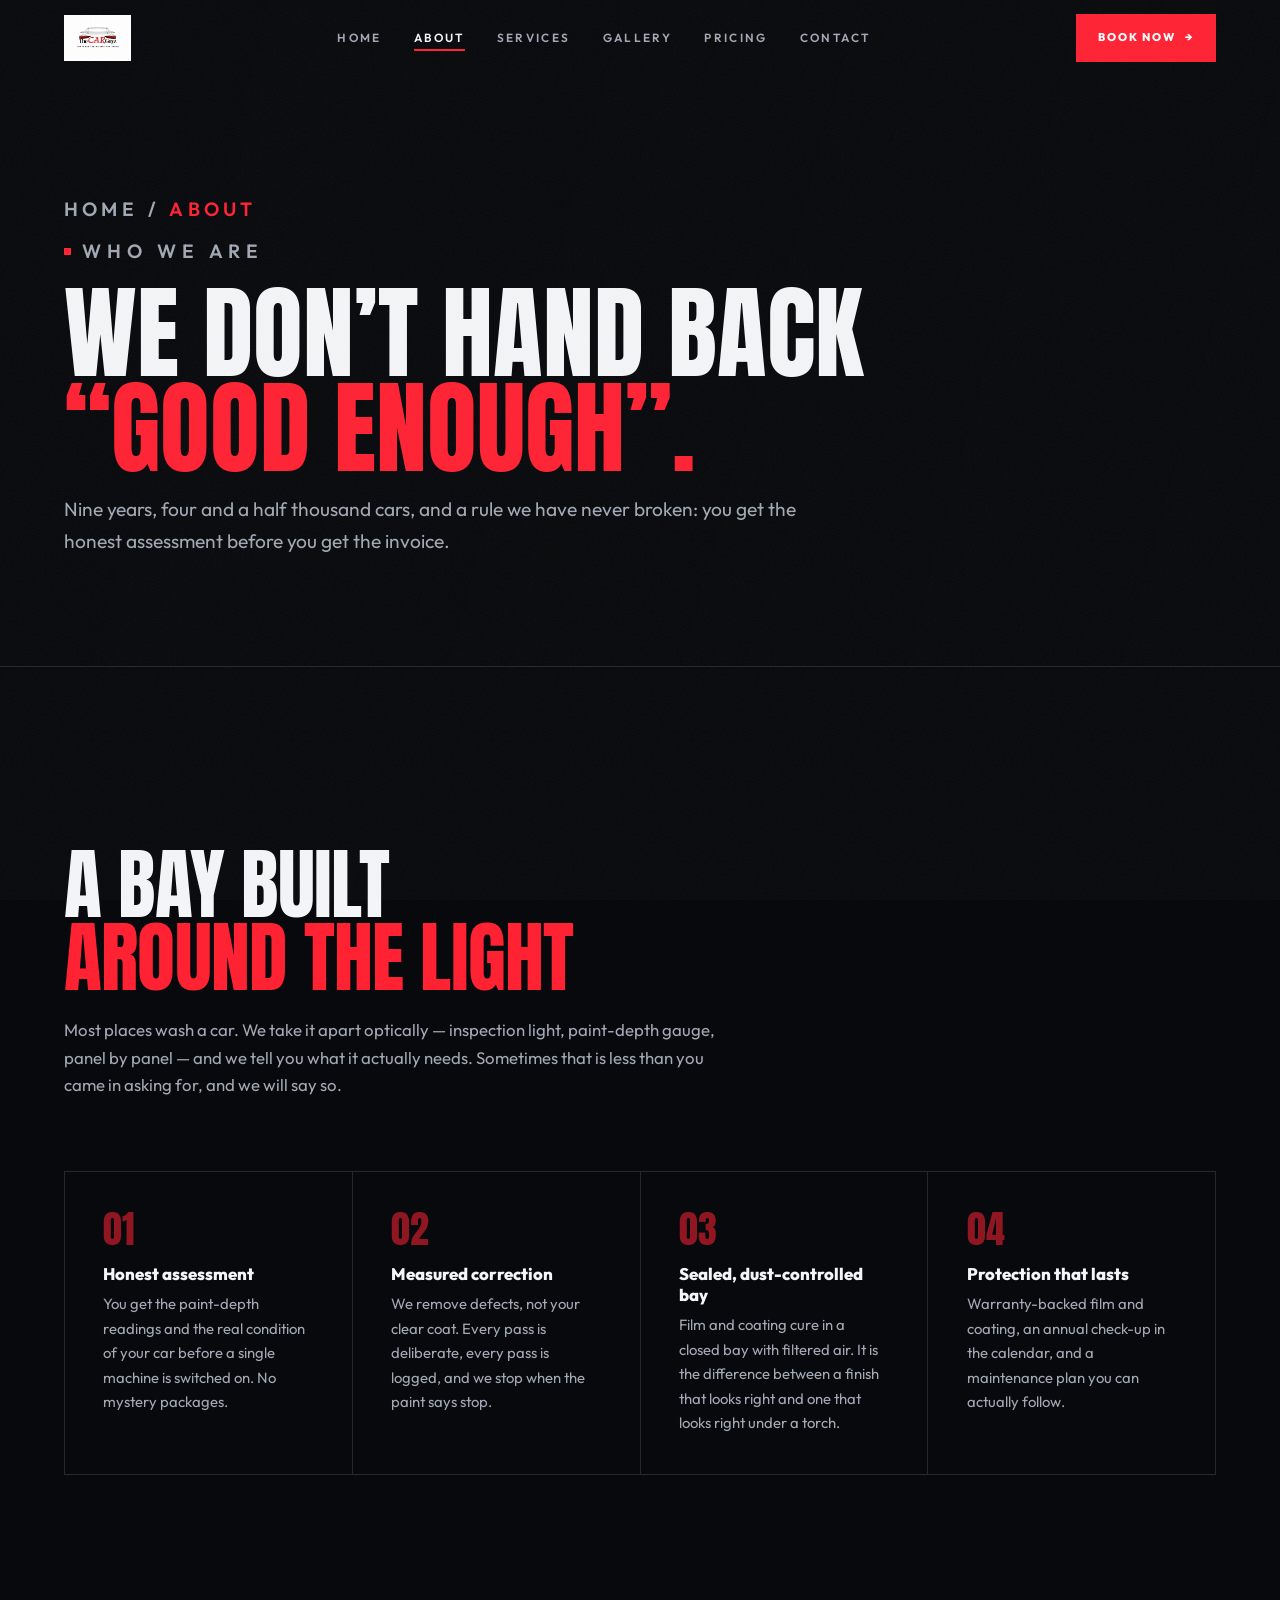
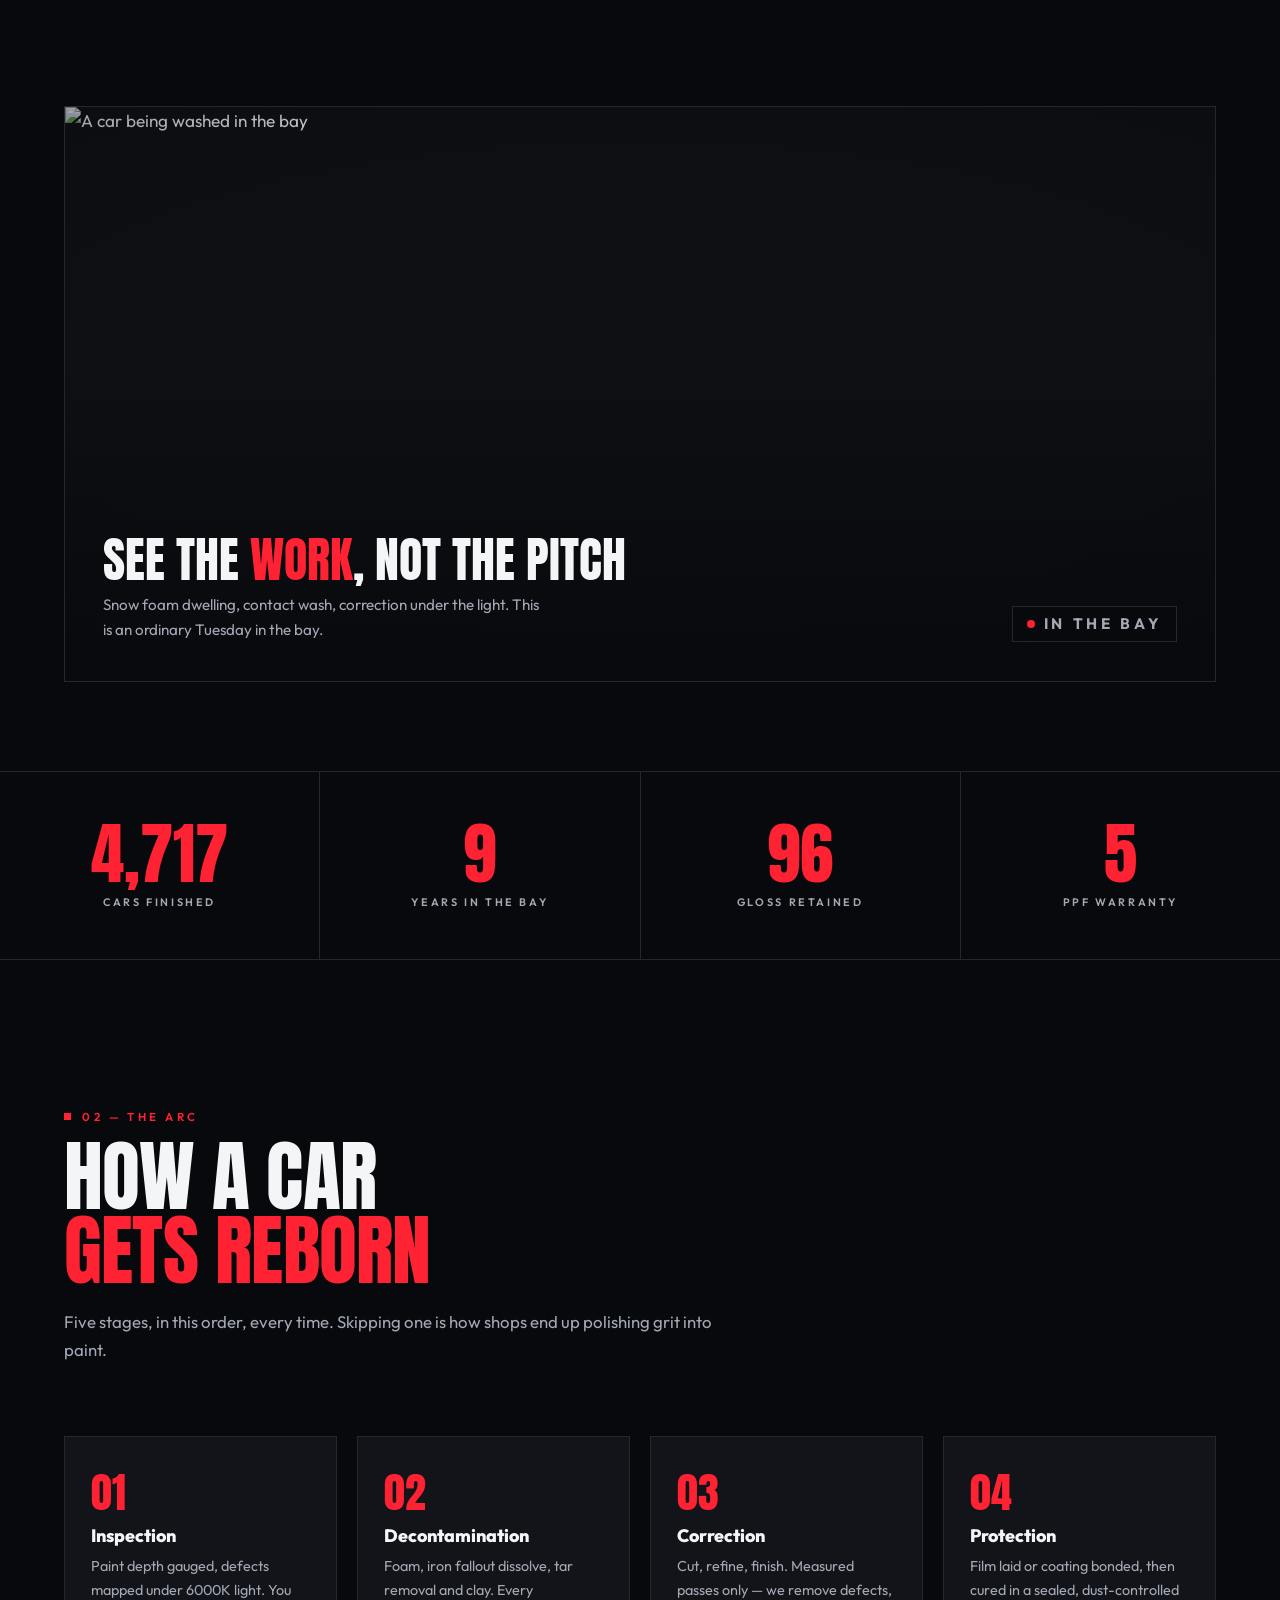
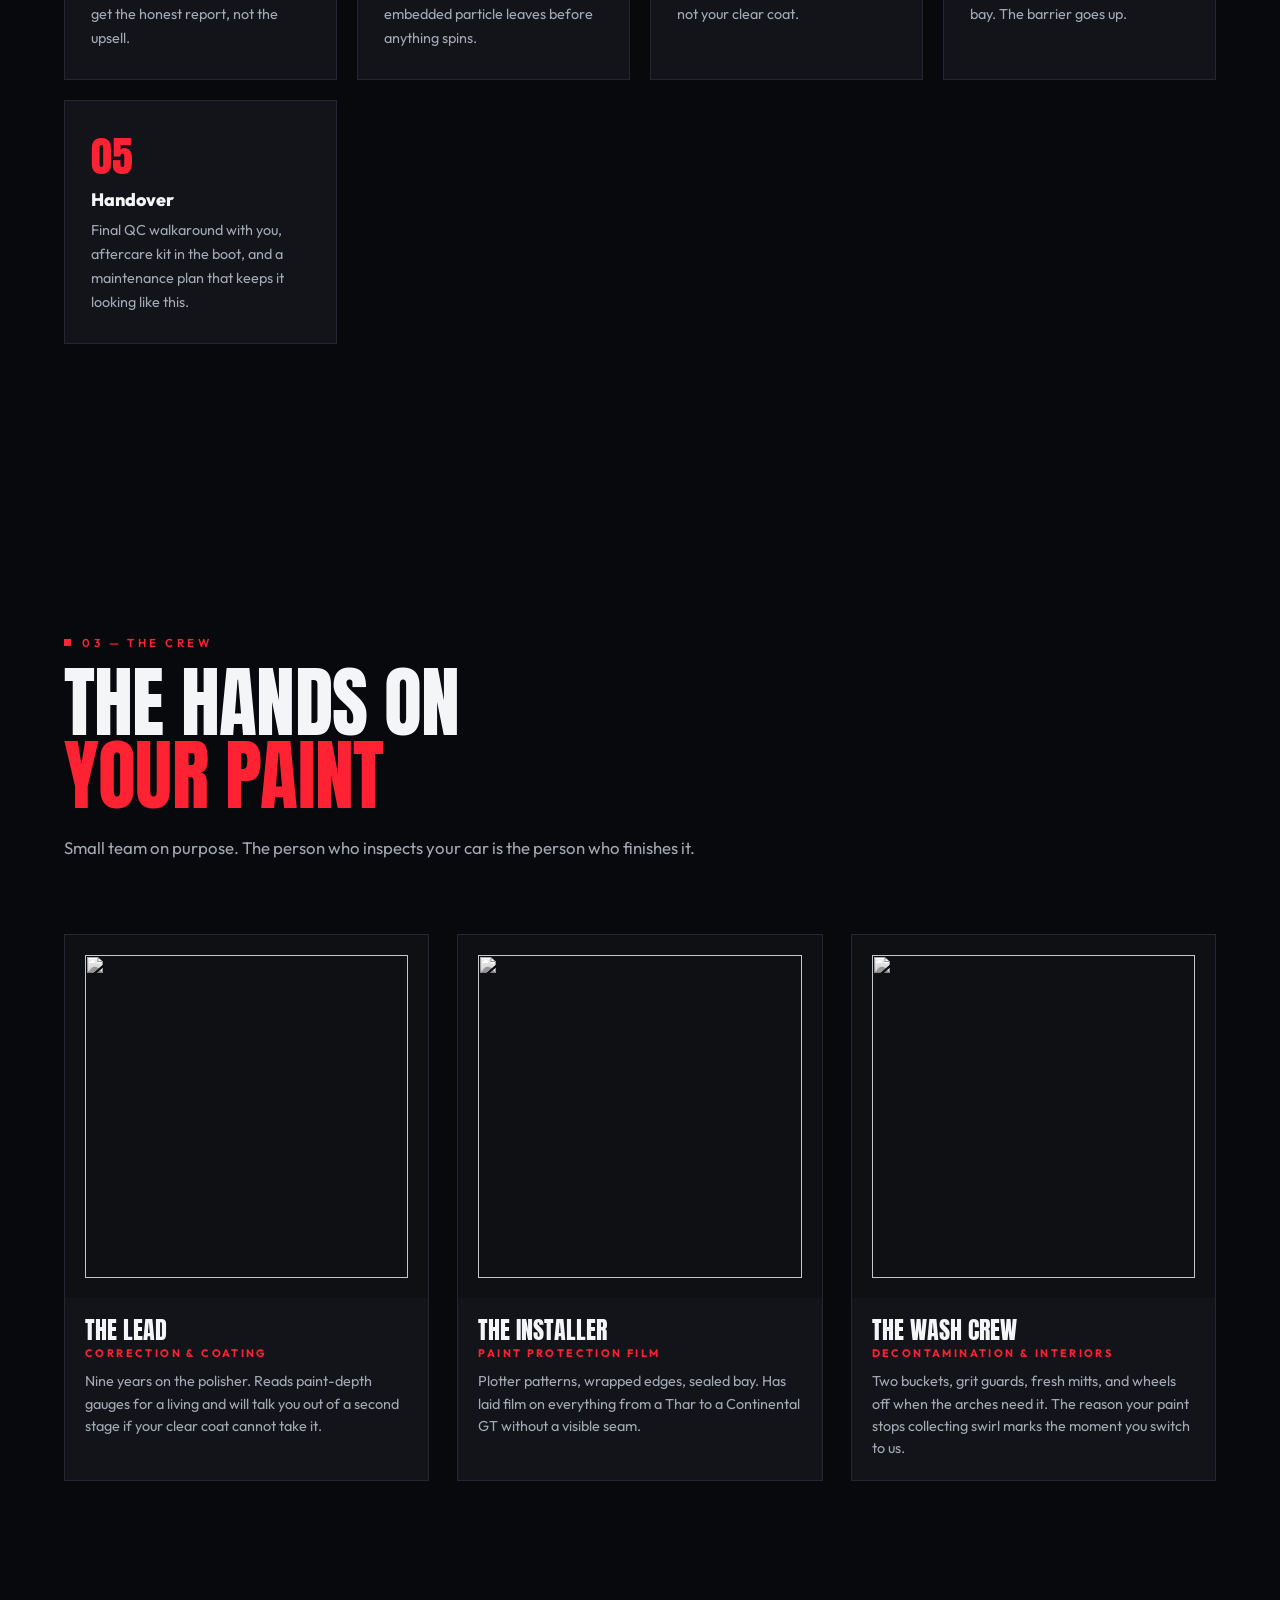
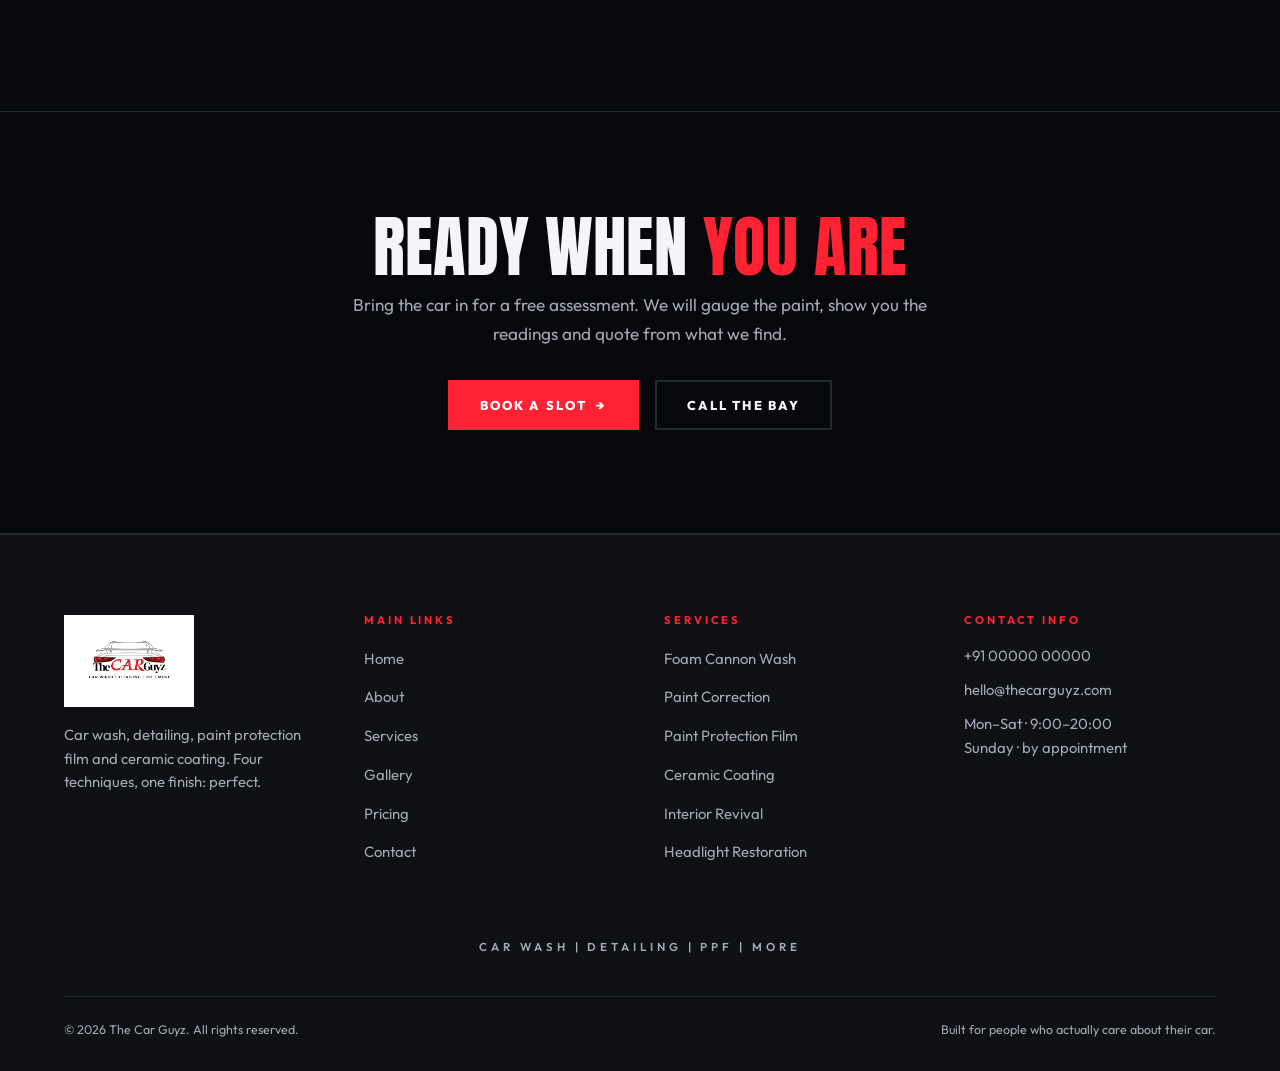
==== about.html @ 19601370 "Close the gallery's grid holes and drop the stock model from the photography Two fixes.  The gallery" ====
<!DOCTYPE html>
<html lang="en">
<head>
<meta charset="utf-8" />
<meta name="viewport" content="width=device-width, initial-scale=1" />
<title>About &mdash; The Car Guyz</title>
<meta name="description" content="Nine years in the bay. How The Car Guyz work, what we measure, and who does the work." />
<link rel="icon" href="assets/logo.jpg" />
<link rel="preconnect" href="https://fonts.googleapis.com" />
<link rel="preconnect" href="https://fonts.gstatic.com" crossorigin />
<link href="https://fonts.googleapis.com/css2?family=Anton&family=Outfit:wght@400;600;800;900&display=swap" rel="stylesheet" />
<link rel="stylesheet" href="styles.css" />
</head>
<body>

<div class="grain" aria-hidden="true"></div>

<!-- ================= NAV ================= -->
<header class="nav" id="nav">
  <a class="nav__brand" href="index.html"><img src="assets/logo.jpg" alt="The Car Guyz home" /></a>
  <nav class="nav__links" aria-label="Main">
    <a href="index.html">Home</a>
    <a href="about.html" aria-current="page">About</a>
    <a href="services.html">Services</a>
    <a href="gallery.html">Gallery</a>
    <a href="pricing.html">Pricing</a>
    <a href="contact.html">Contact</a>
  </nav>
  <a class="btn btn--sm nav__cta" href="contact.html">Book Now <span aria-hidden="true">&rarr;</span></a>
  <button class="burger" id="burger" aria-label="Open menu" aria-expanded="false" aria-controls="mobilemenu"><i></i><i></i><i></i></button>
</header>

<div class="mobilemenu" id="mobilemenu" hidden>
  <a href="index.html">Home</a>
  <a href="about.html" aria-current="page">About</a>
  <a href="services.html">Services</a>
  <a href="gallery.html">Gallery</a>
  <a href="pricing.html">Pricing</a>
  <a href="contact.html">Contact</a>
  <a href="contact.html" class="mobilemenu__cta">Book Now</a>
</div>

<!-- ================= PAGE BANNER ================= -->
<section class="phero" style="--shot:url('https://images.pexels.com/photos/6872178/pexels-photo-6872178.jpeg?auto=compress&cs=tinysrgb&w=1400')">
  <div class="phero__in">
    <p class="crumbs"><a href="index.html">Home</a> / <span>About</span></p>
    <p class="kicker" style="margin-top:1.4rem"><span class="dot" aria-hidden="true"></span>WHO WE ARE</p>
    <h1>WE DON&rsquo;T HAND BACK<br /><em>&ldquo;GOOD ENOUGH&rdquo;.</em></h1>
    <p>Nine years, four and a half thousand cars, and a rule we have never broken: you get the honest assessment before you get the invoice.</p>
  </div>
</section>

<main>

<section class="section">
  <header class="sec__head">
    <p class="kicker reveal"><span class="dot" aria-hidden="true"></span>01 &mdash; THE SHOP</p>
    <h2 class="sec__title reveal">A BAY BUILT<br /><em>AROUND THE LIGHT</em></h2>
    <p class="sec__lead reveal">Most places wash a car. We take it apart optically &mdash; inspection light, paint-depth gauge, panel by panel &mdash; and we tell you what it actually needs. Sometimes that is less than you came in asking for, and we will say so.</p>
  </header>

  <div class="why">
    <div class="why__cell reveal"><b>01</b><h3>Honest assessment</h3><p>You get the paint-depth readings and the real condition of your car before a single machine is switched on. No mystery packages.</p></div>
    <div class="why__cell reveal"><b>02</b><h3>Measured correction</h3><p>We remove defects, not your clear coat. Every pass is deliberate, every pass is logged, and we stop when the paint says stop.</p></div>
    <div class="why__cell reveal"><b>03</b><h3>Sealed, dust-controlled bay</h3><p>Film and coating cure in a closed bay with filtered air. It is the difference between a finish that looks right and one that looks right under a torch.</p></div>
    <div class="why__cell reveal"><b>04</b><h3>Protection that lasts</h3><p>Warranty-backed film and coating, an annual check-up in the calendar, and a maintenance plan you can actually follow.</p></div>
  </div>
</section>

<!-- ================= MEDIA BAND ================= -->
<section class="media">
  <div class="media__frame" data-video="assets/video/wash.mp4">
    <img src="https://images.pexels.com/photos/6872167/pexels-photo-6872167.jpeg?auto=compress&cs=tinysrgb&w=1400" alt="A car being washed in the bay" />
    <div class="media__cap">
      <div>
        <h3>SEE THE <em>WORK</em>, NOT THE PITCH</h3>
        <p>Snow foam dwelling, contact wash, correction under the light. This is an ordinary Tuesday in the bay.</p>
      </div>
      <p class="media__live"><i aria-hidden="true"></i>IN THE BAY</p>
    </div>
  </div>
</section>

<section class="stats" aria-label="Shop statistics">
  <p class="stat reveal"><b data-count="4800">0</b><span>CARS FINISHED</span></p>
  <p class="stat reveal"><b data-count="9">0</b><span>YEARS IN THE BAY</span></p>
  <p class="stat reveal"><b data-count="98" data-suffix="%">0</b><span>GLOSS RETAINED</span></p>
  <p class="stat reveal"><b data-count="5" data-suffix="YR">0</b><span>PPF WARRANTY</span></p>
</section>

<section class="section" id="process">
  <header class="sec__head">
    <p class="kicker reveal"><span class="dot" aria-hidden="true"></span>02 &mdash; THE ARC</p>
    <h2 class="sec__title reveal">HOW A CAR<br /><em>GETS REBORN</em></h2>
    <p class="sec__lead reveal">Five stages, in this order, every time. Skipping one is how shops end up polishing grit into paint.</p>
  </header>
  <ol class="panels">
    <li class="panel reveal"><span class="panel__num">01</span><h3>Inspection</h3><p>Paint depth gauged, defects mapped under 6000K light. You get the honest report, not the upsell.</p></li>
    <li class="panel reveal"><span class="panel__num">02</span><h3>Decontamination</h3><p>Foam, iron fallout dissolve, tar removal and clay. Every embedded particle leaves before anything spins.</p></li>
    <li class="panel reveal"><span class="panel__num">03</span><h3>Correction</h3><p>Cut, refine, finish. Measured passes only &mdash; we remove defects, not your clear coat.</p></li>
    <li class="panel reveal"><span class="panel__num">04</span><h3>Protection</h3><p>Film laid or coating bonded, then cured in a sealed, dust-controlled bay. The barrier goes up.</p></li>
    <li class="panel reveal"><span class="panel__num">05</span><h3>Handover</h3><p>Final QC walkaround with you, aftercare kit in the boot, and a maintenance plan that keeps it looking like this.</p></li>
  </ol>
</section>

<section class="section">
  <header class="sec__head">
    <p class="kicker reveal"><span class="dot" aria-hidden="true"></span>03 &mdash; THE CREW</p>
    <h2 class="sec__title reveal">THE HANDS ON<br /><em>YOUR PAINT</em></h2>
    <p class="sec__lead reveal">Small team on purpose. The person who inspects your car is the person who finishes it.</p>
  </header>

  <div class="team">
    <article class="team__card reveal">
      <div class="team__shot"><img src="https://images.pexels.com/photos/6872164/pexels-photo-6872164.jpeg?auto=compress&cs=tinysrgb&w=1400" alt="" loading="lazy" /></div>
      <div>
        <h3>The Lead</h3>
        <p>Correction &amp; coating</p>
        <span>Nine years on the polisher. Reads paint-depth gauges for a living and will talk you out of a second stage if your clear coat cannot take it.</span>
      </div>
    </article>
    <article class="team__card reveal">
      <div class="team__shot"><img src="https://images.pexels.com/photos/6872176/pexels-photo-6872176.jpeg?auto=compress&cs=tinysrgb&w=1400" alt="" loading="lazy" /></div>
      <div>
        <h3>The Installer</h3>
        <p>Paint protection film</p>
        <span>Plotter patterns, wrapped edges, sealed bay. Has laid film on everything from a Thar to a Continental GT without a visible seam.</span>
      </div>
    </article>
    <article class="team__card reveal">
      <div class="team__shot"><img src="https://images.pexels.com/photos/3806249/pexels-photo-3806249.jpeg?auto=compress&cs=tinysrgb&w=1400" alt="" loading="lazy" /></div>
      <div>
        <h3>The Wash Crew</h3>
        <p>Decontamination &amp; interiors</p>
        <span>Two buckets, grit guards, fresh mitts, and wheels off when the arches need it. The reason your paint stops collecting swirl marks the moment you switch to us.</span>
      </div>
    </article>
  </div>
</section>

</main>

<!-- ================= CTA STRIP ================= -->
<section class="strip" style="--shot:url('https://images.pexels.com/photos/6872155/pexels-photo-6872155.jpeg?auto=compress&cs=tinysrgb&w=1400')">
  <h2>READY WHEN <em>YOU ARE</em></h2>
  <p>Bring the car in for a free assessment. We will gauge the paint, show you the readings and quote from what we find.</p>
  <div class="strip__cta">
    <a class="btn" href="contact.html">Book a Slot <span aria-hidden="true">&rarr;</span></a>
    <a class="btn btn--ghost" href="tel:+910000000000">Call the Bay</a>
  </div>
</section>

<!-- ================= FOOTER ================= -->
<footer class="foot">
  <div class="foot__cols">
    <div class="foot__col">
      <img class="foot__logo" src="assets/logo.jpg" alt="The Car Guyz" style="margin-bottom:1rem" />
      <p>Car wash, detailing, paint protection film and ceramic coating. Four techniques, one finish: perfect.</p>
    </div>
    <div class="foot__col">
      <h4>Main Links</h4>
      <ul>
        <li><a href="index.html">Home</a></li>
        <li><a href="about.html">About</a></li>
        <li><a href="services.html">Services</a></li>
        <li><a href="gallery.html">Gallery</a></li>
        <li><a href="pricing.html">Pricing</a></li>
        <li><a href="contact.html">Contact</a></li>
      </ul>
    </div>
    <div class="foot__col">
      <h4>Services</h4>
      <ul>
        <li><a href="services.html#wash">Foam Cannon Wash</a></li>
        <li><a href="services.html#correction">Paint Correction</a></li>
        <li><a href="services.html#ppf">Paint Protection Film</a></li>
        <li><a href="services.html#ceramic">Ceramic Coating</a></li>
        <li><a href="services.html#interior">Interior Revival</a></li>
        <li><a href="services.html#headlights">Headlight Restoration</a></li>
      </ul>
    </div>
    <div class="foot__col">
      <h4>Contact Info</h4>
      <p><a href="tel:+910000000000">+91 00000 00000</a></p>
      <p><a href="mailto:hello@thecarguyz.com">hello@thecarguyz.com</a></p>
      <p>Mon&ndash;Sat &middot; 9:00&ndash;20:00<br />Sunday &middot; by appointment</p>
    </div>
  </div>
  <p class="foot__tag">CAR WASH | DETAILING | PPF | MORE</p>
  <p class="foot__bottom">
    <span>&copy; <span id="yr"></span> The Car Guyz. All rights reserved.</span>
    <span>Built for people who actually care about their car.</span>
  </p>
</footer>

<script src="main.js"></script>
</body>
</html>
---- styles.css ----
/* ============================================================
   THE CAR GUYZ — design tokens
   Pattern: Hero-Centric · Style: Brutalism (dark)
   Generated via ui-ux-pro-max → design-system/the-car-guyz/MASTER.md
   ============================================================ */
:root{
  --bg:#08090c;
  --bg-2:#0e1014;
  --surface:#12141a;
  --fg:#f4f5f7;
  --muted:#a2a8b4;          /* 7.1:1 on --bg */
  --line:#24272f;
  --accent:#ff2233;         /* logo red, brightened for dark */
  --accent-deep:#dc2626;
  --on-accent:#ffffff;

  --display:'Anton',Impact,sans-serif;
  --body:'Outfit',system-ui,-apple-system,'Segoe UI',sans-serif;

  --gut:clamp(1.25rem,5vw,5rem);
  --maxw:1320px;
  --t:200ms cubic-bezier(.2,.7,.3,1);
}

*,*::before,*::after{box-sizing:border-box}
html{scroll-behavior:smooth;-webkit-text-size-adjust:100%}
body{
  margin:0;background:var(--bg);color:var(--fg);
  font:400 clamp(1rem,.96rem + .2vw,1.075rem)/1.65 var(--body);
  overflow-x:hidden;
}
img{max-width:100%;display:block}
a{color:inherit}
:focus-visible{outline:3px solid var(--accent);outline-offset:3px}
::selection{background:var(--accent);color:#fff}

/* grain + vignette overlay */
.grain{
  position:fixed;inset:0;z-index:9998;pointer-events:none;opacity:.05;
  background-image:url("data:image/svg+xml,%3Csvg xmlns='http://www.w3.org/2000/svg' width='200' height='200'%3E%3Cfilter id='n'%3E%3CfeTurbulence type='fractalNoise' baseFrequency='.85' numOctaves='3'/%3E%3C/filter%3E%3Crect width='200' height='200' filter='url(%23n)'/%3E%3C/svg%3E");
}

/* ===================== LOADER ===================== */
.loader{
  position:fixed;inset:0;z-index:9999;background:var(--bg);
  display:grid;place-content:center;justify-items:center;gap:2rem;
  transition:opacity .6s ease,visibility .6s;
}
.loader.is-done{opacity:0;visibility:hidden}
/* The supplied logo is drawn for white paper -- black wordmark, black car
   outlines -- so assets/logo-mark.png is a dark-mode build of it: the ink
   inverted to white, the reds kept, the paper knocked out to transparent. */
.loader__logo{
  display:block;width:min(74vw,480px);height:auto;
  filter:drop-shadow(0 0 46px rgba(255,45,63,.34));
  animation:loaderPulse 2.6s ease-in-out infinite alternate;
}
@keyframes loaderPulse{
  from{opacity:.86;transform:scale(.985)}
  to  {opacity:1;transform:scale(1.015)}
}
@media (prefers-reduced-motion:reduce){.loader__logo{animation:none}}
.loader__bar{width:min(46vw,300px);height:3px;background:var(--line);overflow:hidden}
.loader__bar span{display:block;height:100%;width:0;background:var(--accent)}
.loader__txt{font:600 .7rem/1 var(--body);letter-spacing:.42em;color:var(--muted)}

/* ===================== NAV ===================== */
.nav{
  position:fixed;top:0;left:0;right:0;z-index:900;
  display:flex;align-items:center;gap:1.5rem;
  padding:.85rem var(--gut);
  border-bottom:1px solid transparent;
  transition:background var(--t),border-color var(--t),padding var(--t);
}
.nav.is-stuck{background:rgba(8,9,12,.86);backdrop-filter:blur(14px);border-bottom-color:var(--line);padding-block:.55rem}
.nav__brand{flex:0 0 auto}
.nav__brand img{height:46px;width:auto;background:#fff;padding:3px 7px;transition:height var(--t)}
.nav.is-stuck .nav__brand img{height:38px}
.nav__links{display:flex;gap:2rem;margin-inline:auto}
.nav__links a{
  position:relative;text-decoration:none;font:600 .74rem/1 var(--body);
  letter-spacing:.2em;text-transform:uppercase;color:var(--muted);
  padding:.65rem 0;transition:color var(--t);
}
.nav__links a::after{
  content:'';position:absolute;left:0;bottom:.2rem;height:2px;width:0;
  background:var(--accent);transition:width var(--t);
}
.nav__links a:hover,.nav__links a:focus-visible{color:var(--fg)}
.nav__links a:hover::after,.nav__links a:focus-visible::after{width:100%}

.burger{
  display:none;width:46px;height:46px;background:none;border:1px solid var(--line);
  cursor:pointer;padding:0;place-content:center;gap:5px;
}
.burger i{display:block;width:20px;height:2px;background:var(--fg);transition:transform var(--t),opacity var(--t)}
.burger[aria-expanded="true"] i:nth-child(1){transform:translateY(7px) rotate(45deg)}
.burger[aria-expanded="true"] i:nth-child(2){opacity:0}
.burger[aria-expanded="true"] i:nth-child(3){transform:translateY(-7px) rotate(-45deg)}

.mobilemenu{
  position:fixed;inset:0;z-index:890;background:var(--bg);
  display:grid;align-content:center;gap:.5rem;padding:var(--gut);
}
.mobilemenu[hidden]{display:none}
.mobilemenu a{
  text-decoration:none;font:400 clamp(2rem,9vw,3.2rem)/1.15 var(--display);
  text-transform:uppercase;border-bottom:1px solid var(--line);padding:.6rem 0;
}
.mobilemenu__cta{color:var(--accent)}

/* ===================== BUTTONS ===================== */
.btn{
  --b:var(--accent);
  display:inline-flex;align-items:center;justify-content:center;gap:.6rem;
  padding:1.05rem 1.9rem;min-height:48px;cursor:pointer;
  background:var(--b);color:var(--on-accent);border:2px solid var(--b);
  font:800 .8rem/1 var(--body);letter-spacing:.16em;text-transform:uppercase;
  text-decoration:none;position:relative;overflow:hidden;
  transition:transform var(--t),box-shadow var(--t),background var(--t),color var(--t);
}
.btn span{transition:transform var(--t)}
.btn:hover,.btn:focus-visible{transform:translate(-3px,-3px);box-shadow:6px 6px 0 var(--fg)}
.btn:hover span{transform:translateX(5px)}
.btn:active{transform:translate(0,0);box-shadow:0 0 0 var(--fg)}
.btn--ghost{background:transparent;color:var(--fg);border-color:var(--line)}
.btn--ghost:hover,.btn--ghost:focus-visible{border-color:var(--accent);box-shadow:6px 6px 0 var(--accent)}
.btn--sm{padding:.75rem 1.25rem;font-size:.7rem}
.btn--full{width:100%}

/* ===================== HERO ===================== */
.hero{position:relative;min-height:100svh;display:grid;align-items:center;overflow:hidden}
/* Layered hero stage: slash artwork at the back, the character behind the
   car, the car cut out in front. Each layer parallaxes by its data-depth. */
.hero__stage{position:absolute;inset:0;z-index:1;perspective:1400px;pointer-events:none}
.hero__stage > div{position:absolute;inset:0;will-change:transform;--px:0px;--py:0px;--rot:0deg}

.hero__slashes{
  background:url('assets/hero/slashes.png') 60% 40%/125% auto no-repeat;
  opacity:.5;mix-blend-mode:screen;
  animation:slashDrift 26s ease-in-out infinite alternate;
}
@keyframes slashDrift{
  from{transform:translate3d(calc(-1.5% + var(--px)),calc(-1% + var(--py)),0) scale(1.04)}
  to  {transform:translate3d(calc(1.5% + var(--px)),calc(1% + var(--py)),0) scale(1.1)}
}

/* the character stays a crisp image -- it floats and turns in 3D rather than
   being rebuilt out of anything */
.hero__char{
  background:url('assets/art/figure-cut.png') 80% 0%/auto 115% no-repeat;
  opacity:.62;
  filter:saturate(1.1) drop-shadow(0 30px 70px rgba(0,0,0,.9));
  transform-style:preserve-3d;
  animation:charFloat 14s ease-in-out infinite alternate;
}
@keyframes charFloat{
  from{transform:translate3d(var(--px),calc(-1.4% + var(--py)),0)
       rotateY(calc(-7deg + var(--rot))) rotateX(1.6deg) scale(1.0)}
  to  {transform:translate3d(var(--px),calc(2.2% + var(--py)),0)
       rotateY(calc(7deg + var(--rot)))  rotateX(-1.6deg) scale(1.05)}
}

.hero__car{
  background:url('assets/hero/car-cut.png') 100% 82%/62% auto no-repeat;
  filter:drop-shadow(0 40px 60px rgba(0,0,0,.85));
  transform-style:preserve-3d;
  animation:carFloat 11s ease-in-out infinite alternate;
}
@keyframes carFloat{
  from{transform:translate3d(var(--px),calc(0.8% + var(--py)),0)
       rotateY(calc(2.2deg + var(--rot))) scale(1.0)}
  to  {transform:translate3d(var(--px),calc(-0.8% + var(--py)),0)
       rotateY(calc(-2.2deg + var(--rot))) scale(1.03)}
}

/* headlights, pinned to the car layer's own crop so they track it */
.hero__car::after{
  content:'';position:absolute;inset:0;pointer-events:none;
  background:var(--hero-lights,none) 100% 82%/62% auto no-repeat;
  mix-blend-mode:screen;opacity:0;
  animation:headlamp 3.4s ease-in-out infinite;
}

.hero__vig{position:absolute;inset:0;z-index:2;pointer-events:none;background:
  radial-gradient(ellipse 70% 55% at 50% 45%,transparent 0%,rgba(8,9,12,.75) 78%,var(--bg) 100%),
  linear-gradient(to top,var(--bg) 2%,transparent 40%);}
.hero__speed{
  position:absolute;inset:0;z-index:2;pointer-events:none;opacity:.22;mix-blend-mode:screen;
  background:repeating-linear-gradient(100deg,transparent 0 5px,rgba(255,34,51,.5) 5px 6px,transparent 6px 46px);
  mask-image:linear-gradient(to right,#000,transparent 55%);
  animation:speed 7s linear infinite;
}
@keyframes speed{to{background-position:-460px 0}}

.hero__content{position:relative;z-index:3;padding:7rem var(--gut) 5rem;max-width:var(--maxw);width:100%;margin-inline:auto}
.hero__eyebrow{
  display:inline-flex;align-items:center;gap:.7rem;margin:0 0 1.6rem;
  font:600 .72rem/1 var(--body);letter-spacing:.3em;color:var(--muted);
  border:1px solid var(--line);padding:.6rem 1rem;background:rgba(18,20,26,.6);
}
.dot{width:7px;height:7px;background:var(--accent);flex:0 0 auto;animation:pulse 1.8s ease-in-out infinite}
@keyframes pulse{50%{opacity:.25}}

.hero__title{margin:0;font:400 clamp(2.9rem,10.5vw,8.6rem)/.88 var(--display);text-transform:uppercase;letter-spacing:-.02em}
.hero__title .line{display:block;overflow:hidden}
.hero__title .red{color:var(--accent);text-shadow:0 0 44px rgba(255,34,51,.5)}
.hero__tag{margin:1.5rem 0 0;font:800 .82rem/1 var(--body);color:var(--accent);letter-spacing:.34em;text-transform:uppercase}
.hero__tag span{font:600 .68rem/1 var(--body);letter-spacing:.3em;color:var(--muted);margin-left:.8rem;text-transform:uppercase}
.hero__tag span::before{content:'—';margin-right:.8rem;opacity:.5}
.hero__sub{max-width:54ch;margin:1.4rem 0 2.6rem;color:var(--muted);font-size:1.05rem}
.hero__cta{display:flex;flex-wrap:wrap;gap:1rem}
.hero__scroll{
  position:absolute;bottom:1.6rem;left:50%;translate:-50% 0;z-index:2;
  display:grid;justify-items:center;gap:.6rem;
  font:600 .62rem/1 var(--body);letter-spacing:.34em;color:var(--muted);
}
.hero__scroll i{display:block;width:1px;height:46px;background:linear-gradient(var(--accent),transparent);animation:drop 1.9s ease-in-out infinite}
@keyframes drop{0%,100%{transform:scaleY(.3);transform-origin:top}50%{transform:scaleY(1);transform-origin:top}}

/* ===================== MARQUEE ===================== */
.marquee{border-block:1px solid var(--line);background:var(--bg-2);overflow:hidden;padding:.9rem 0}
.marquee__track{display:flex;width:max-content;animation:slide 34s linear infinite}
.marquee__track span{
  display:flex;align-items:center;gap:2.2rem;padding-right:2.2rem;
  font:400 clamp(1.3rem,3vw,2.1rem)/1 var(--display);text-transform:uppercase;color:var(--fg);letter-spacing:.04em;
}
.marquee__track b{font:400 .55em/1 var(--body);color:var(--accent);vertical-align:.35em}
@keyframes slide{to{transform:translateX(-50%)}}

/* ===================== SECTION SHELL ===================== */
.section{max-width:var(--maxw);margin-inline:auto;padding:clamp(5rem,11vw,9rem) var(--gut);position:relative}
.sec__head{max-width:62ch;margin-bottom:clamp(2.5rem,6vw,4.5rem)}
.kicker{
  display:inline-flex;align-items:center;gap:.7rem;margin:0 0 1.1rem;
  font:600 .72rem/1 var(--body);letter-spacing:.3em;color:var(--accent);text-transform:uppercase;
}
.sec__title{margin:0;font:400 clamp(2.3rem,6.6vw,4.9rem)/.94 var(--display);text-transform:uppercase;letter-spacing:-.01em}
.sec__title em{font-style:normal;color:var(--accent)}
.sec__lead{margin:1.3rem 0 0;color:var(--muted);font-size:1.05rem}
.note{margin:2.5rem 0 0;color:var(--muted);font-size:.9rem;text-align:center}

/* ===================== SERVICE CARDS ===================== */
.cards{display:grid;grid-template-columns:repeat(auto-fit,minmax(310px,1fr));gap:1px;background:var(--line);border:1px solid var(--line)}
.card{
  position:relative;background:var(--surface);padding:2.4rem 2rem 2rem;
  transform-style:preserve-3d;transition:background var(--t),transform var(--t);
}
.card::after{content:'';position:absolute;inset:0;border:2px solid transparent;transition:border-color var(--t);pointer-events:none}
.card:hover{background:var(--bg-2)}
.card:hover::after{border-color:var(--accent)}
.card__no{
  position:absolute;top:1.1rem;right:1.3rem;
  font:400 3.4rem/1 var(--display);color:var(--fg);opacity:.07;transition:opacity var(--t),color var(--t);
}
.card:hover .card__no{opacity:.4;color:var(--accent)}
.card__icon{display:block;width:44px;height:44px;color:var(--accent);margin-bottom:1.5rem}
.card__icon svg{width:100%;height:100%}
.card h3{margin:0 0 .35rem;font:800 1.35rem/1.2 var(--body);letter-spacing:-.01em}
.card__sub{margin:0 0 1rem;font:700 .68rem/1 var(--body);color:var(--accent);letter-spacing:.26em;text-transform:uppercase}
.card p{color:var(--muted);margin:0;font-size:.95rem}
.card__meta{
  display:flex;justify-content:space-between;gap:1rem;margin-top:1.7rem;padding-top:1.1rem;
  border-top:1px solid var(--line);font:600 .7rem/1 var(--body);letter-spacing:.16em;
}
.card__meta span:last-child{color:var(--accent)}

/* ===================== CREW ===================== */
.crew{overflow:hidden}
.crew__bg{
  position:absolute;inset:0;pointer-events:none;opacity:.5;
  background:
    radial-gradient(circle at 15% 25%,rgba(255,34,51,.16),transparent 42%),
    radial-gradient(circle at 85% 70%,rgba(255,34,51,.1),transparent 45%);
}
.crew__grid{display:grid;grid-template-columns:repeat(auto-fit,minmax(280px,1fr));gap:1.5rem;position:relative}
.fighter{border:1px solid var(--line);background:var(--surface);display:flex;flex-direction:column;transition:border-color var(--t),transform var(--t)}
.fighter:hover{border-color:var(--aura);transform:translateY(-6px)}
.fighter__art{position:relative;aspect-ratio:4/5;overflow:hidden;background:radial-gradient(circle at 50% 75%,color-mix(in srgb,var(--aura) 22%,transparent),transparent 62%),var(--bg-2)}
.fighter__aura{position:absolute;inset:0;width:100%;height:100%}
.fighter__svg{position:absolute;inset:0;width:100%;height:100%;filter:drop-shadow(0 0 26px color-mix(in srgb,var(--aura) 50%,transparent));transition:transform 400ms cubic-bezier(.2,.7,.3,1)}
.fighter:hover .fighter__svg{transform:scale(1.05) translateY(-6px)}
.fighter__body{padding:1.6rem 1.5rem 1.8rem;flex:1;display:flex;flex-direction:column}
.fighter__jp{margin:0;font:800 .8rem/1 var(--body);letter-spacing:.24em;text-transform:uppercase;color:var(--aura)}
.fighter h3{margin:.35rem 0 .15rem;font:400 2rem/1 var(--display);text-transform:uppercase;letter-spacing:.02em}
.fighter__role{margin:0 0 .9rem;font:600 .7rem/1 var(--body);letter-spacing:.24em;text-transform:uppercase;color:var(--muted)}
.fighter__desc{margin:0 0 1.4rem;color:var(--muted);font-size:.92rem;flex:1}
.bars{margin:0;display:grid;gap:.6rem}
.bars > div{display:grid;grid-template-columns:5.5rem 1fr;align-items:center;gap:.8rem}
.bars dt{font:600 .64rem/1 var(--body);letter-spacing:.16em;text-transform:uppercase;color:var(--muted)}
.bars dd{margin:0;height:5px;background:var(--line);overflow:hidden}
.bars dd span{display:block;height:100%;width:0;background:var(--aura);transition:width 1.1s cubic-bezier(.2,.7,.3,1)}

/* ===================== STATS ===================== */
.stats{
  display:grid;grid-template-columns:repeat(auto-fit,minmax(170px,1fr));gap:1px;
  background:var(--line);border-block:1px solid var(--line);
}
.stat{margin:0;background:var(--bg);padding:3rem 1.5rem;text-align:center;display:grid;gap:.5rem}
.stat b{font:400 clamp(2.6rem,6vw,4.2rem)/1 var(--display);color:var(--accent)}
.stat span{font:600 .68rem/1.4 var(--body);letter-spacing:.24em;color:var(--muted)}

/* ===================== PROCESS ===================== */
.panels{list-style:none;margin:0;padding:0;display:grid;grid-template-columns:repeat(auto-fit,minmax(230px,1fr));gap:1.25rem;counter-reset:p}
.panel{position:relative;border:1px solid var(--line);background:var(--surface);padding:2.2rem 1.6rem 1.8rem;transition:border-color var(--t),background var(--t)}
.panel:hover{border-color:var(--accent);background:var(--bg-2)}
.panel__num{display:block;font:400 2.6rem/1 var(--display);color:var(--accent);margin-bottom:.7rem}
.panel h3{margin:0 0 .5rem;font:800 1.12rem/1.25 var(--body)}
.panel p{margin:0;color:var(--muted);font-size:.9rem}

/* ===================== BEFORE / AFTER ===================== */
.ba{position:relative;aspect-ratio:1440/353;cursor:ew-resize;border:1px solid var(--line);overflow:hidden;user-select:none;touch-action:pan-y}
.ba__before,.ba__after{position:absolute;inset:0;background-size:cover;background-position:center}
/* Drop real shots at assets/work/before.jpg + after.jpg and they take over
   automatically — the gradients below are only the fallback while they're missing. */
.ba__before{
  background-image:
    url('assets/work/before.jpg'),
    repeating-linear-gradient(48deg,rgba(255,255,255,.055) 0 2px,transparent 2px 9px),
    radial-gradient(circle at 30% 40%,#3a3e46,#15171c 70%);
}
.ba__after{
  background-image:
    url('assets/work/after.jpg'),
    radial-gradient(ellipse 45% 70% at 28% 22%,rgba(255,255,255,.4),transparent 60%),
    linear-gradient(120deg,#ff2233 0%,#7a0d18 46%,#0e1014 100%);
  clip-path:inset(0 0 0 50%);
}
.ba__tag{
  position:absolute;bottom:1.1rem;left:1.1rem;padding:.5rem .85rem;background:rgba(8,9,12,.82);
  border:1px solid var(--line);font:700 .68rem/1 var(--body);letter-spacing:.24em;
}
.ba__tag--r{left:auto;right:1.1rem;border-color:var(--accent);color:var(--accent)}
.ba__handle{position:absolute;top:0;bottom:0;left:50%;width:2px;background:var(--accent);translate:-1px 0;pointer-events:none}
.ba__handle i{
  position:absolute;top:50%;left:50%;translate:-50% -50%;width:44px;height:44px;
  background:var(--accent);display:block;
  clip-path:polygon(50% 0,100% 50%,50% 100%,0 50%);
}
.ba__range{position:absolute;inset:0;width:100%;height:100%;opacity:0;cursor:ew-resize;margin:0}
.ba__range:focus-visible + .ba__handle{box-shadow:0 0 0 3px var(--fg)}
@media (max-width:700px){.ba{aspect-ratio:1440/430}}

/* ===================== PRICING ===================== */
.tiers{display:grid;grid-template-columns:repeat(auto-fit,minmax(290px,1fr));gap:1.25rem;align-items:start}
.tier{position:relative;border:1px solid var(--line);background:var(--surface);padding:2.2rem 1.8rem;display:flex;flex-direction:column;transition:border-color var(--t),transform var(--t)}
.tier:hover{border-color:var(--accent);transform:translateY(-5px)}
.tier--hot{border-color:var(--accent);background:linear-gradient(180deg,rgba(255,34,51,.09),transparent 40%),var(--surface)}
.tier__flag{
  position:absolute;top:-1px;right:-1px;margin:0;background:var(--accent);color:var(--on-accent);
  padding:.5rem .9rem;font:800 .63rem/1 var(--body);letter-spacing:.2em;
}
.tier__rank{margin:0 0 .6rem;font:600 .68rem/1 var(--body);letter-spacing:.3em;color:var(--muted)}
.tier h3{margin:0 0 .8rem;font:400 2.1rem/1 var(--display);text-transform:uppercase}
.tier__price{margin:0 0 1.5rem;font:800 2.3rem/1 var(--body);color:var(--accent)}
.tier__price em{font:600 .8rem/1 var(--body);font-style:normal;color:var(--muted);margin-left:.3rem}
.tier ul{list-style:none;margin:0 0 2rem;padding:0;display:grid;gap:.75rem;flex:1}
.tier li{position:relative;padding-left:1.7rem;color:var(--muted);font-size:.93rem}
.tier li::before{
  content:'';position:absolute;left:0;top:.45em;width:9px;height:9px;background:var(--accent);
  clip-path:polygon(50% 0,100% 50%,50% 100%,0 50%);
}

/* ===================== QUOTES ===================== */
.quotes{display:grid;grid-template-columns:repeat(auto-fit,minmax(280px,1fr));gap:1.25rem}
.quote{margin:0;border-left:3px solid var(--accent);background:var(--surface);padding:2rem 1.7rem}
.quote p{margin:0 0 1.1rem;font-size:1.02rem}
.quote cite{font:600 .7rem/1 var(--body);letter-spacing:.2em;font-style:normal;color:var(--muted);text-transform:uppercase}

/* ===================== BOOK ===================== */
.book{position:relative}
.book::before{
  content:'';position:absolute;inset:0;pointer-events:none;
  background:radial-gradient(ellipse 60% 50% at 70% 40%,rgba(255,34,51,.13),transparent 65%);
}
.book__grid{position:relative;display:grid;grid-template-columns:repeat(auto-fit,minmax(320px,1fr));gap:clamp(2.5rem,6vw,4.5rem);align-items:start}
.book__info{margin:2.8rem 0 0;display:grid;gap:1.4rem}
.book__info dt{font:600 .66rem/1 var(--body);letter-spacing:.28em;color:var(--accent);margin-bottom:.4rem}
.book__info dd{margin:0;color:var(--muted)}
.book__info a{color:var(--fg);text-decoration:none;border-bottom:1px solid var(--accent);transition:color var(--t)}
.book__info a:hover{color:var(--accent)}

.form{display:grid;grid-template-columns:1fr 1fr;gap:1.1rem;border:1px solid var(--line);background:var(--surface);padding:2rem}
.field{margin:0;display:grid;gap:.5rem}
.field--full{grid-column:1/-1}
.form .btn{grid-column:1/-1}
.field label{font:600 .68rem/1 var(--body);letter-spacing:.2em;text-transform:uppercase;color:var(--muted)}
.field input,.field select,.field textarea{
  width:100%;min-height:48px;padding:.85rem 1rem;background:var(--bg);color:var(--fg);
  border:1px solid var(--line);border-radius:0;font:400 1rem/1.4 var(--body);
  transition:border-color var(--t),background var(--t);
}
.field textarea{min-height:auto;resize:vertical}
.field input::placeholder,.field textarea::placeholder{color:#6b7280}
.field input:focus,.field select:focus,.field textarea:focus{border-color:var(--accent);outline:none;background:var(--bg-2)}
.field input:focus-visible,.field select:focus-visible,.field textarea:focus-visible{outline:2px solid var(--accent);outline-offset:1px}
.field input[aria-invalid="true"]{border-color:var(--accent);background:rgba(255,34,51,.07)}
.field .err{font:600 .74rem/1.3 var(--body);color:var(--accent)}
.form__status{grid-column:1/-1;margin:0;min-height:1.2rem;font:600 .85rem/1.4 var(--body);color:var(--accent)}

/* ===================== FOOTER ===================== */
.foot{border-top:1px solid var(--line);background:var(--bg-2);padding:clamp(3rem,7vw,5rem) var(--gut) 2rem;display:grid;justify-items:center;gap:1.2rem;text-align:center}
.foot__logo{height:92px;width:auto;background:#fff;padding:.5rem .9rem}
.foot__tag{margin:0;font:600 .72rem/1 var(--body);letter-spacing:.34em;color:var(--muted)}
.foot__bottom{
  margin:1.5rem 0 0;padding-top:1.5rem;border-top:1px solid var(--line);width:100%;max-width:var(--maxw);
  display:flex;flex-wrap:wrap;gap:1rem;justify-content:space-between;
  font:400 .78rem/1.5 var(--body);color:var(--muted);
}

/* ===================== REVEAL ===================== */
.reveal{opacity:0;transform:translateY(34px);transition:opacity .75s cubic-bezier(.2,.7,.3,1),transform .75s cubic-bezier(.2,.7,.3,1)}
.reveal.in{opacity:1;transform:none}

/* ===================== RESPONSIVE ===================== */
@media (max-width:980px){
  .nav__links,.nav__cta{display:none}
  .burger{display:grid}
  .form{grid-template-columns:1fr}
}
@media (max-width:560px){
  .ba{aspect-ratio:4/3}
  .hero__content{padding-top:6rem}
  .foot__bottom{justify-content:center;text-align:center}
}

/* ===================== REDUCED MOTION ===================== */
@media (prefers-reduced-motion:reduce){
  *,*::before,*::after{animation-duration:.001ms !important;animation-iteration-count:1 !important;transition-duration:.001ms !important;scroll-behavior:auto !important}
  .reveal{opacity:1;transform:none}
  .hero__speed,.marquee__track{animation:none}
}


/* ============================================================
   CINEMATIC CREW — pinned, scroll-scrubbed
   ============================================================ */
.cine{position:relative}
.cine__stage{
  position:relative;min-height:100svh;overflow:hidden;
  display:grid;align-items:center;
  grid-template-columns:minmax(0,1fr) minmax(0,1fr);
  gap:clamp(1rem,4vw,4rem);
  padding:0 var(--gut);
}
.cine__bg{
  position:absolute;inset:0;pointer-events:none;transition:background 700ms ease;
  background:
    radial-gradient(circle at 68% 44%,color-mix(in srgb,var(--stage,#ff2d3f) 15%,transparent),transparent 44%),
    radial-gradient(circle at 8% 12%,color-mix(in srgb,var(--stage,#ff2d3f) 11%,transparent),transparent 36%),
    radial-gradient(circle at 96% 88%,color-mix(in srgb,var(--stage,#ff2d3f) 10%,transparent),transparent 38%),
    #040507;
}
.cine__speed{
  position:absolute;inset:0;pointer-events:none;opacity:0;mix-blend-mode:screen;
  background:repeating-linear-gradient(92deg,transparent 0 4px,color-mix(in srgb,var(--stage,#ff2d3f) 70%,transparent) 4px 5px,transparent 5px 30px);
  transition:opacity 260ms ease;
}
.cine__speed.is-on{opacity:.5;animation:speed 1.1s linear infinite}

.cine__word{
  position:absolute;top:50%;left:50%;translate:-50% -50%;margin:0;pointer-events:none;
  font:400 clamp(4rem,13vw,12rem)/1 var(--display);letter-spacing:.02em;text-transform:uppercase;
  color:var(--stage,#ff2d3f);opacity:.07;white-space:nowrap;
  transition:opacity 500ms ease;
}
.cine__head{position:absolute;top:clamp(5rem,10vh,7rem);left:var(--gut);right:var(--gut);z-index:3}
.cine__title{margin:.4rem 0 0;font:400 clamp(1.4rem,3vw,2.4rem)/1 var(--display);text-transform:uppercase}
.cine__title em{font-style:normal;color:var(--accent)}

/* ---- art stage ---- */
.cine__art{position:relative;z-index:2;height:min(82svh,720px);order:2;will-change:transform;perspective:1500px}
.cine__aura{position:absolute;inset:0;width:100%;height:100%}
.cine__ring{
  position:absolute;top:46%;left:50%;width:min(58vh,480px);aspect-ratio:1;translate:-50% -50%;
  border-radius:50%;
  background:
    radial-gradient(circle,color-mix(in srgb,var(--stage,#ff2d3f) 16%,transparent) 0 56%,
                           color-mix(in srgb,var(--stage,#ff2d3f) 52%,transparent) 61% 65%,
                           transparent 67%);
  filter:blur(1px) saturate(1.2);
  box-shadow:0 0 110px 10px color-mix(in srgb,var(--stage,#ff2d3f) 16%,transparent);
  animation:halo 6s ease-in-out infinite;
}
.cine__ring::after{
  content:'';position:absolute;inset:-12%;border-radius:50%;
  border:1px solid color-mix(in srgb,var(--stage,#ff2d3f) 28%,transparent);
  animation:spin 34s linear infinite;
}
@keyframes halo{
  0%,100%{opacity:.85;transform:translate(-50%,-50%) scale(1)}
  50%{opacity:1;transform:translate(-50%,-50%) scale(1.035)}
}
@keyframes spin{to{transform:rotate(360deg)}}

.cine__slot{
  position:absolute;inset:0;display:grid;place-items:center;
  opacity:0;transform:scale(.97);
  transition:opacity 620ms cubic-bezier(.2,.7,.3,1),transform 620ms cubic-bezier(.2,.7,.3,1);
}
.cine__slot.is-on{opacity:1;transform:none}
.cine__slot.is-out{opacity:0;transform:translateX(-70px) scale(.94)}
.cine__slot svg{
  height:100%;width:auto;max-width:100%;object-fit:contain;
  filter:
    drop-shadow(0 26px 60px rgba(0,0,0,.9))
    drop-shadow(0 0 26px color-mix(in srgb,var(--aura) 70%,transparent))
    drop-shadow(0 0 80px color-mix(in srgb,var(--aura) 40%,transparent))
    contrast(1.12);
}
/* Supplied artwork is usually a full opaque illustration rather than a cut-out,
   so it is masked at the edges to dissolve into the black stage. */
.cine__slot img{
  position:relative;z-index:1;--cx:0px;--cy:0px;--cr:0deg;transform-style:preserve-3d;
  height:100%;width:100%;object-fit:cover;object-position:50% 20%;
  filter:contrast(1.09) saturate(1.14);
  -webkit-mask-image:radial-gradient(ellipse 78% 76% at 50% 38%,#000 42%,rgba(0,0,0,.6) 68%,transparent 88%);
          mask-image:radial-gradient(ellipse 78% 76% at 50% 38%,#000 42%,rgba(0,0,0,.6) 68%,transparent 88%);
  animation:artFloat3d 13s ease-in-out infinite alternate;
  will-change:transform;
}

/* --- the artwork never sits still: a slow push in, a red aura breathing
       behind it, and a specular pass sweeping over it like a polish buff --- */
/* The character stays the image it is. It floats and turns in 3D instead of
   being rebuilt out of particles, so it never loses its edges. */
@keyframes artFloat3d{
  from{transform:translate3d(var(--cx,0px),calc(1.6% + var(--cy,0px)),0)
       rotateY(calc(-8deg + var(--cr,0deg))) rotateX(2deg) scale(1.0)}
  to  {transform:translate3d(var(--cx,0px),calc(-2.2% + var(--cy,0px)),0)
       rotateY(calc(8deg + var(--cr,0deg)))  rotateX(-2deg) scale(1.05)}
}

.cine__slot.has-img{overflow:hidden}

.cine__slot.has-img::before{
  content:'';position:absolute;inset:-12%;z-index:0;pointer-events:none;
  background:radial-gradient(ellipse 54% 48% at 50% 34%,
    color-mix(in srgb,var(--stage,#ff2d3f) 52%,transparent),transparent 70%);
  filter:blur(30px);
  animation:artpulse 4.6s ease-in-out infinite;
}
@keyframes artpulse{
  0%,100%{opacity:.4;transform:scale(1)}
  50%    {opacity:.85;transform:scale(1.07)}
}

.cine__slot.has-img::after{
  content:'';position:absolute;inset:-20% -40%;z-index:2;pointer-events:none;
  background:linear-gradient(104deg,
    transparent 40%,
    rgba(255,255,255,.14) 47%,
    rgba(255,90,105,.12) 50.5%,
    transparent 58%);
  mix-blend-mode:screen;
  transform:translateX(-130%);
  animation:artsheen 8s cubic-bezier(.4,0,.2,1) infinite;
}
@keyframes artsheen{
  0%,68%{transform:translateX(-130%)}
  100%  {transform:translateX(130%)}
}

/* entrance: the figure wipes up out of the dark the first time you reach it */
.cine__slot.has-img{
  clip-path:inset(0 0 100% 0);
  transition:opacity 620ms cubic-bezier(.2,.7,.3,1),
             transform 620ms cubic-bezier(.2,.7,.3,1),
             clip-path 1150ms cubic-bezier(.2,.7,.3,1);
}
.cine__slot.has-img.is-lit{clip-path:inset(0 0 0 0)}

/* ---- full-scene artwork -------------------------------------------------
   standard.jpg is a whole scene, not a cut-out figure, so the elliptical
   vignette and the hard 3D turn both work against it. It gets a slow drift
   instead, and its edges are dissolved so the two columns read as one image.

   The blend is done by MASKING, not by painting background-coloured gradients
   over the top. The section background is not flat: .cine__bg lays red radial
   tints under this area, one of them centred at 68% 44%, right under the
   image. Fading to a solid #040507 therefore landed on a colour that did not
   match its surroundings and left a visible rectangle. A mask lets whatever is
   actually behind show through, so it blends whatever the colour behind it.

   The two gradients live on different elements -- horizontal on the image,
   vertical on its container -- which multiplies them without needing
   mask-composite. ---------------------------------------------------------- */
.cine__slot.is-scene img{
  object-fit:cover;object-position:54% 44%;
  filter:contrast(1.06) saturate(1.08);
  animation:sceneDrift 22s ease-in-out infinite alternate;
  -webkit-mask-image:linear-gradient(to right,
    transparent 0%,rgba(0,0,0,.18) 10%,rgba(0,0,0,.62) 26%,#000 42%);
          mask-image:linear-gradient(to right,
    transparent 0%,rgba(0,0,0,.18) 10%,rgba(0,0,0,.62) 26%,#000 42%);
  -webkit-mask-repeat:no-repeat;mask-repeat:no-repeat;
  -webkit-mask-size:100% 100%;mask-size:100% 100%;
}
@keyframes sceneDrift{
  from{transform:translate3d(calc(var(--cx,0px) * .45),calc(1% + var(--cy,0px) * .45),0)
       rotateY(calc(-2deg + var(--cr,0deg) * .3)) scale(1.04)}
  to  {transform:translate3d(calc(var(--cx,0px) * .45),calc(-1.4% + var(--cy,0px) * .45),0)
       rotateY(calc(2deg + var(--cr,0deg) * .3))  scale(1.1)}
}

/* the scene has its own lighting, so the red aura and the buff sweep are off */
.cine__slot.is-scene::before,
.cine__slot.is-scene::after{display:none}

.cine__art.is-scene{
  -webkit-mask-image:linear-gradient(to bottom,
    transparent 0%,#000 14%,#000 86%,transparent 100%);
          mask-image:linear-gradient(to bottom,
    transparent 0%,#000 14%,#000 86%,transparent 100%);
  -webkit-mask-repeat:no-repeat;mask-repeat:no-repeat;
  -webkit-mask-size:100% 100%;mask-size:100% 100%;
}

@media (min-width:901px){
  .cine__art.is-scene{
    position:absolute;top:0;right:0;bottom:0;left:34%;
    height:auto;width:auto;margin:0;
  }
  .cine__copy{z-index:4}
}

/* stacked layout: the copy sits under the art, so blend downward instead */
@media (max-width:900px){
  .cine__slot.is-scene img{-webkit-mask-image:none;mask-image:none}
  .cine__art.is-scene{
    -webkit-mask-image:linear-gradient(to bottom,
      transparent 0%,#000 12%,#000 58%,transparent 100%);
            mask-image:linear-gradient(to bottom,
      transparent 0%,#000 12%,#000 58%,transparent 100%);
  }
}

@media (prefers-reduced-motion:reduce){
  .cine__slot.is-scene img{animation:none}
}

/* lean in and it sharpens and flares */
.cine__art:hover .cine__slot.is-on{transform:scale(1.025)}
.cine__art:hover .cine__slot img{filter:contrast(1.16) saturate(1.3) brightness(1.08)}
.cine__art:hover .cine__slot.has-img::before{opacity:.95;animation-duration:2.4s}
/* artwork brings its own glow - pull ours back so they do not fight */
.cine__art:has(.cine__slot.is-on.has-img) .cine__ring{opacity:.2}

/* the cutout carries its own alpha -- no crop, no vignette mask */
.cine__slot.is-cut img{
  object-fit:contain;object-position:50% 50%;
  -webkit-mask-image:none;mask-image:none;
  filter:drop-shadow(0 30px 60px rgba(0,0,0,.85))
         drop-shadow(0 0 40px color-mix(in srgb,var(--stage,#ff2d3f) 40%,transparent));
}
/* ---- copy column ---- */
.cine__copy{position:relative;z-index:3;order:1;padding-block:clamp(3rem,7vw,5rem)}
.cine__copy::before{
  content:'';position:absolute;inset:-14% -24% -14% -60%;pointer-events:none;z-index:-1;
  background:radial-gradient(ellipse at 38% 50%,rgba(4,5,7,.94) 0 44%,rgba(4,5,7,.74) 64%,transparent 82%);
}
.cine__desc{margin:0 0 2.2rem;color:#cfd4dd;font-size:1.06rem;max-width:50ch}

.creed{list-style:none;margin:0 0 2.4rem;padding:0;display:grid;gap:1.4rem;max-width:46ch}
.creed li{position:relative;padding-left:1.9rem}
.creed li::before{
  content:'';position:absolute;left:0;top:.42em;width:10px;height:10px;background:var(--accent);
  clip-path:polygon(50% 0,100% 50%,50% 100%,0 50%);
}
.creed b{display:block;font:800 1.02rem/1.3 var(--body);margin-bottom:.25rem}
.creed span{color:var(--muted);font-size:.95rem}

/* ---- unused rail (kept harmless) ---- */
.cine__rail{
  position:absolute;left:var(--gut);bottom:clamp(2rem,6vh,4rem);z-index:4;
  list-style:none;margin:0;padding:0;display:flex;gap:1.6rem;flex-wrap:wrap;
}
.cine__rail button{
  display:flex;align-items:center;gap:.55rem;background:none;border:0;cursor:pointer;padding:.5rem 0;
  font:700 .68rem/1 var(--body);letter-spacing:.22em;color:var(--muted);transition:color var(--t);
}
.cine__rail button i{display:block;width:26px;height:2px;background:var(--line);transition:background var(--t),width var(--t)}
.cine__rail button:hover{color:var(--fg)}
.cine__rail button[aria-current="true"]{color:var(--fg)}
.cine__rail button[aria-current="true"] i{background:var(--stage,#ff2d3f);width:44px}

@media (max-width:900px){
  .cine__stage{min-height:0;grid-template-columns:1fr;padding-block:clamp(3.5rem,11vw,6rem);gap:1.5rem}
  .cine__word{font-size:4.5rem;opacity:.06}
  .cine__art{height:min(54svh,440px);order:1}
  .cine__copy{order:2}
  .cine__copy::before{inset:-10% -20%}
}
@media (prefers-reduced-motion:reduce){
  .cine{height:auto}
  .cine__stage{position:static;height:auto}
  .cine__ring{animation:none}
  .cine__slot img{animation:none;transform:none}
  .cine__slot.has-img::before{animation:none;opacity:.6}
  .cine__slot.has-img::after{animation:none;opacity:0}
  .cine__slot.has-img{clip-path:none;transition:none}
}

/* ============================================================
   CURSOR GLOW + MAGNETIC BUTTONS
   ============================================================ */
.cursorglow{
  position:fixed;top:0;left:0;width:520px;height:520px;margin:-260px 0 0 -260px;
  border-radius:50%;pointer-events:none;z-index:1;opacity:0;transition:opacity .4s ease;
  background:radial-gradient(circle,rgba(255,34,51,.13),transparent 62%);
}
.cursorglow.is-on{opacity:1}
@media (hover:none){.cursorglow{display:none}}

/* ============================================================
   HERO STAGE — headlight timing, vignette, responsive crop
   ============================================================ */
@keyframes headlamp{
  0%    {opacity:0}
  3%    {opacity:.95}
  17%   {opacity:.88}
  21%   {opacity:0}
  29%   {opacity:.95}
  43%   {opacity:.85}
  48%   {opacity:0}
  100%  {opacity:0}
}

.hero__vig{
  background:
    linear-gradient(100deg,rgba(6,7,10,.97) 0%,rgba(6,7,10,.88) 32%,rgba(6,7,10,.34) 60%,rgba(6,7,10,.5) 100%),
    radial-gradient(ellipse 60% 50% at 78% 55%,rgba(255,34,51,.16),transparent 70%),
    linear-gradient(to top,var(--bg) 3%,transparent 44%);
}

@media (max-width:900px){
  .hero__car,.hero__car::after{background-position:78% 72%;background-size:118% auto}
  .hero__char{background-position:76% 0%;background-size:auto 92%;opacity:.34}
  .hero__slashes{opacity:.36}
  .hero__vig{
    background:
      linear-gradient(to bottom,rgba(6,7,10,.94) 0%,rgba(6,7,10,.62) 44%,rgba(6,7,10,.93) 100%),
      linear-gradient(to top,var(--bg) 3%,transparent 42%);
  }
}

@media (prefers-reduced-motion:reduce){
  .hero__slashes,.hero__char,.hero__car{animation:none}
  .hero__car::after{animation:none;opacity:.8}
}

/* ============================================================
   MULTI-PAGE ADDITIONS — tab nav, page banners, media band,
   gallery, service rows, why-us, team, FAQ, CTA strip, footer
   ============================================================ */

/* ---- active tab in the nav ---- */
.nav__links a[aria-current="page"]{color:var(--fg)}
.nav__links a[aria-current="page"]::after{width:100%}
.mobilemenu a[aria-current="page"]{color:var(--accent)}

/* ---- PAGE BANNER (sub-page hero) ---- */
.phero{
  position:relative;isolation:isolate;
  padding:clamp(9rem,17vw,12.5rem) var(--gut) clamp(3.5rem,7vw,6rem);
  border-bottom:1px solid var(--line);overflow:hidden;
}
.phero::before{
  content:'';position:absolute;inset:0;z-index:-2;
  background:var(--shot,none) center/cover no-repeat;
  transform:scale(1.06);filter:grayscale(.35) contrast(1.08);
  animation:pheroDrift 22s ease-in-out infinite alternate;
}
@keyframes pheroDrift{
  from{transform:scale(1.06) translate3d(0,0,0)}
  to{transform:scale(1.14) translate3d(-1.5%,-1%,0)}
}
@media (prefers-reduced-motion:reduce){.phero::before{animation:none}}
.phero::after{
  content:'';position:absolute;inset:0;z-index:-1;
  background:
    linear-gradient(105deg,var(--bg) 6%,rgba(8,9,12,.82) 46%,rgba(8,9,12,.42) 100%),
    linear-gradient(to top,var(--bg),transparent 55%);
}
.phero__in{max-width:var(--maxw);margin-inline:auto}
.phero h1{
  margin:.5rem 0 .9rem;font:400 clamp(2.8rem,8.5vw,6.4rem)/.92 var(--display);
  text-transform:uppercase;
}
.phero h1 em{font-style:normal;color:var(--accent)}
.phero p{max-width:60ch;color:var(--muted);font-size:clamp(1rem,.95rem + .35vw,1.2rem)}
.crumbs{
  display:flex;gap:.6rem;align-items:center;margin:0;
  font:600 .68rem/1 var(--body);letter-spacing:.22em;text-transform:uppercase;color:var(--muted);
}
.crumbs a{text-decoration:none;color:var(--muted);transition:color var(--t)}
.crumbs a:hover{color:var(--accent)}
.crumbs span{color:var(--accent)}

/* ---- MEDIA BAND (video / photograph) ---- */
.media{position:relative;margin-block:clamp(3rem,7vw,6rem);padding-inline:var(--gut)}
.media__frame{
  position:relative;max-width:var(--maxw);margin-inline:auto;
  aspect-ratio:16/8;overflow:hidden;border:1px solid var(--line);background:var(--bg-2);
}
.media__frame video,.media__frame img{
  position:absolute;inset:0;width:100%;height:100%;object-fit:cover;
  filter:grayscale(.2) contrast(1.06);
}
.media__frame::after{
  content:'';position:absolute;inset:0;pointer-events:none;
  background:linear-gradient(to top,rgba(8,9,12,.92),rgba(8,9,12,.06) 55%),
             radial-gradient(120% 90% at 50% 50%,transparent 40%,rgba(8,9,12,.7));
}
.media__cap{
  position:absolute;left:0;right:0;bottom:0;z-index:2;
  display:flex;flex-wrap:wrap;align-items:flex-end;justify-content:space-between;gap:1rem;
  padding:clamp(1.25rem,3vw,2.5rem);
}
.media__cap h3{margin:0;font:400 clamp(1.6rem,4.5vw,3rem)/1 var(--display);text-transform:uppercase}
.media__cap h3 em{font-style:normal;color:var(--accent)}
.media__cap p{margin:.5rem 0 0;color:var(--muted);max-width:44ch;font-size:.95rem}
.media__live{
  display:inline-flex;align-items:center;gap:.55rem;
  font:700 .66rem/1 var(--body);letter-spacing:.24em;text-transform:uppercase;color:var(--fg);
  background:rgba(8,9,12,.6);border:1px solid var(--line);padding:.6rem .9rem;backdrop-filter:blur(8px);
}
.media__live i{width:8px;height:8px;border-radius:50%;background:var(--accent);animation:livePulse 1.6s ease-in-out infinite}
@keyframes livePulse{50%{opacity:.25;transform:scale(.7)}}
@media (prefers-reduced-motion:reduce){.media__live i{animation:none}}
@media (max-width:760px){
  /* the overlay caption is taller than a 4:3 frame on a phone, so the
     picture keeps its ratio and the caption drops underneath it */
  .media__frame{aspect-ratio:auto;border:0;overflow:visible;background:none}
  .media__frame video,.media__frame img{
    position:relative;width:100%;height:auto;aspect-ratio:4/3;
    border:1px solid var(--line);
  }
  .media__frame::after{
    inset:0 0 auto 0;aspect-ratio:4/3;
    background:linear-gradient(to top,rgba(8,9,12,.6),transparent 45%);
  }
  .media__cap{position:static;flex-direction:column;align-items:flex-start;padding:1.35rem 0 0}
  .media__cap p{max-width:none}
}

/* ---- GALLERY GRID ---- */
.gal{
  max-width:var(--maxw);margin-inline:auto;
  display:grid;grid-template-columns:repeat(auto-fit,minmax(260px,1fr));gap:1px;
  background:var(--line);border:1px solid var(--line);
  /* a two-column frame that will not fit at the end of a row gets pushed to
     the next one; dense lets the singles behind it backfill the gap, which is
     otherwise a hole showing the grid's own background */
  grid-auto-flow:dense;
}
.gal__item{position:relative;margin:0;aspect-ratio:4/3;overflow:hidden;background:var(--bg-2)}
/* twice the width, so twice the ratio -- a wide frame has to come out the same
   height as its neighbours or every row after it goes ragged */
.gal__item--wide{grid-column:span 2;aspect-ratio:8/3}
@media (max-width:760px){.gal__item--wide{grid-column:span 1}}
.gal__item img{
  width:100%;height:100%;object-fit:cover;
  filter:grayscale(.45) contrast(1.05);
  transition:transform .7s cubic-bezier(.2,.7,.3,1),filter .5s ease;
}
.gal__item:hover img,.gal__item:focus-within img{transform:scale(1.07);filter:grayscale(0) contrast(1.1)}
.gal__item figcaption{
  position:absolute;left:0;right:0;bottom:0;padding:1.1rem;
  background:linear-gradient(to top,rgba(8,9,12,.94),transparent);
  font:700 .7rem/1.4 var(--body);letter-spacing:.2em;text-transform:uppercase;
}
.gal__item figcaption b{display:block;color:var(--accent);font-size:.62rem;letter-spacing:.26em;margin-bottom:.35rem}

/* ---- SERVICE DETAIL ROWS ---- */
.svcrow{
  display:grid;grid-template-columns:1.05fr 1fr;gap:clamp(1.75rem,5vw,4.5rem);align-items:center;
  max-width:var(--maxw);margin-inline:auto;padding-block:clamp(2.5rem,6vw,5rem);
  border-top:1px solid var(--line);
}
.svcrow:nth-of-type(even) .svcrow__shot{order:-1}
@media (max-width:860px){
  .svcrow{grid-template-columns:1fr}
  .svcrow:nth-of-type(even) .svcrow__shot{order:0}
}
.svcrow__shot{position:relative;aspect-ratio:4/3;overflow:hidden;border:1px solid var(--line)}
.svcrow__shot img{width:100%;height:100%;object-fit:cover;filter:grayscale(.3) contrast(1.06);transition:filter .5s ease,transform .7s cubic-bezier(.2,.7,.3,1)}
.svcrow:hover .svcrow__shot img{filter:grayscale(0);transform:scale(1.04)}
.svcrow__shot span{
  position:absolute;top:0;left:0;padding:.55rem .9rem;background:var(--accent);color:#fff;
  font:800 .68rem/1 var(--body);letter-spacing:.2em;
}
.svcrow h3{margin:.35rem 0 .2rem;font:400 clamp(1.9rem,4.5vw,3.1rem)/1 var(--display);text-transform:uppercase}
.svcrow__sub{
  margin:0 0 1rem;color:var(--accent);
  font:700 .7rem/1 var(--body);letter-spacing:.26em;text-transform:uppercase;
}
.svcrow p{color:var(--muted)}
.svcrow__list{list-style:none;margin:1.25rem 0;padding:0;display:grid;gap:.6rem}
.svcrow__list li{position:relative;padding-left:1.6rem;color:var(--muted);font-size:.95rem}
.svcrow__list li::before{
  content:'';position:absolute;left:0;top:.55em;width:9px;height:9px;
  background:var(--accent);transform:rotate(45deg);
}
.svcrow__facts{display:flex;flex-wrap:wrap;gap:.6rem;margin:0 0 1.5rem;padding:0;list-style:none}
.svcrow__facts li{
  padding:.5rem .85rem;border:1px solid var(--line);background:var(--surface);
  font:700 .68rem/1 var(--body);letter-spacing:.14em;text-transform:uppercase;color:var(--fg);
}
.svcrow__facts li em{font-style:normal;color:var(--accent)}

/* ---- WHY US ---- */
.why{
  max-width:var(--maxw);margin-inline:auto;
  display:grid;grid-template-columns:repeat(auto-fit,minmax(230px,1fr));gap:1px;
  background:var(--line);border:1px solid var(--line);
}
.why__cell{padding:clamp(1.6rem,3.5vw,2.4rem);background:var(--bg);transition:background var(--t)}
.why__cell:hover{background:var(--surface)}
.why__cell b{display:block;font:400 2.4rem/1 var(--display);color:var(--accent);opacity:.55;margin-bottom:.9rem}
.why__cell h3{margin:0 0 .5rem;font:800 1.05rem/1.25 var(--body)}
.why__cell p{margin:0;color:var(--muted);font-size:.93rem}

/* ---- TEAM ---- */
.team{
  max-width:var(--maxw);margin-inline:auto;
  display:grid;grid-template-columns:repeat(auto-fit,minmax(240px,1fr));gap:clamp(1rem,2.5vw,1.75rem);
}
.team__card{border:1px solid var(--line);background:var(--surface);overflow:hidden}
.team__shot{aspect-ratio:1;overflow:hidden;background:var(--bg-2)}
.team__shot img{width:100%;height:100%;object-fit:cover;filter:grayscale(1) contrast(1.1);transition:filter .5s ease}
.team__card:hover .team__shot img{filter:grayscale(0)}
.team__card div{padding:1.25rem}
.team__card h3{margin:0;font:400 1.5rem/1 var(--display);text-transform:uppercase}
.team__card p{margin:.4rem 0 0;color:var(--accent);font:700 .68rem/1 var(--body);letter-spacing:.22em;text-transform:uppercase}
.team__card span{display:block;margin-top:.7rem;color:var(--muted);font-size:.9rem;line-height:1.55}

/* ---- FAQ ---- */
.faq{max-width:900px;margin-inline:auto;border-top:1px solid var(--line)}
.faq__item{border-bottom:1px solid var(--line)}
.faq__item summary{
  list-style:none;cursor:pointer;padding:1.35rem .5rem 1.35rem 0;
  display:flex;align-items:flex-start;gap:1rem;
  font:800 clamp(1rem,.96rem + .25vw,1.15rem)/1.4 var(--body);
  transition:color var(--t);
}
.faq__item summary::-webkit-details-marker{display:none}
.faq__item summary:hover{color:var(--accent)}
.faq__item summary::after{
  content:'';margin-left:auto;flex:0 0 auto;width:13px;height:13px;margin-top:.35rem;
  border-right:2px solid var(--accent);border-bottom:2px solid var(--accent);
  transform:rotate(45deg);transition:transform var(--t);
}
.faq__item[open] summary::after{transform:rotate(-135deg)}
.faq__item summary b{color:var(--accent);opacity:.6}
.faq__item p{margin:0 0 1.5rem;padding-right:2rem;color:var(--muted);max-width:75ch}

/* ---- CTA STRIP ---- */
.strip{
  position:relative;isolation:isolate;text-align:center;
  padding:clamp(3.5rem,8vw,6.5rem) var(--gut);margin-top:clamp(3rem,7vw,6rem);
  border-block:1px solid var(--line);overflow:hidden;
}
.strip::before{
  content:'';position:absolute;inset:0;z-index:-2;
  background:var(--shot,none) center/cover no-repeat;filter:grayscale(.6) contrast(1.1);
}
.strip::after{content:'';position:absolute;inset:0;z-index:-1;background:rgba(8,9,12,.84)}
.strip h2{margin:0 0 .8rem;font:400 clamp(2rem,6vw,4.2rem)/.95 var(--display);text-transform:uppercase}
.strip h2 em{font-style:normal;color:var(--accent)}
.strip p{margin:0 auto 2rem;max-width:56ch;color:var(--muted)}
.strip__cta{display:flex;flex-wrap:wrap;gap:1rem;justify-content:center}

/* ---- FOOTER COLUMNS ---- */
.foot__cols{
  max-width:var(--maxw);margin:0 auto clamp(2rem,5vw,3.5rem);
  display:grid;grid-template-columns:repeat(auto-fit,minmax(200px,1fr));
  gap:clamp(1.75rem,4vw,3rem);text-align:left;
}
.foot__col h4{
  margin:0 0 1.1rem;font:700 .7rem/1 var(--body);letter-spacing:.26em;text-transform:uppercase;color:var(--accent);
}
.foot__col ul{list-style:none;margin:0;padding:0;display:grid;gap:.65rem}
.foot__col a{text-decoration:none;color:var(--muted);font-size:.93rem;transition:color var(--t)}
.foot__col a:hover{color:var(--fg)}
.foot__col p{margin:0 0 .65rem;color:var(--muted);font-size:.93rem;line-height:1.6}
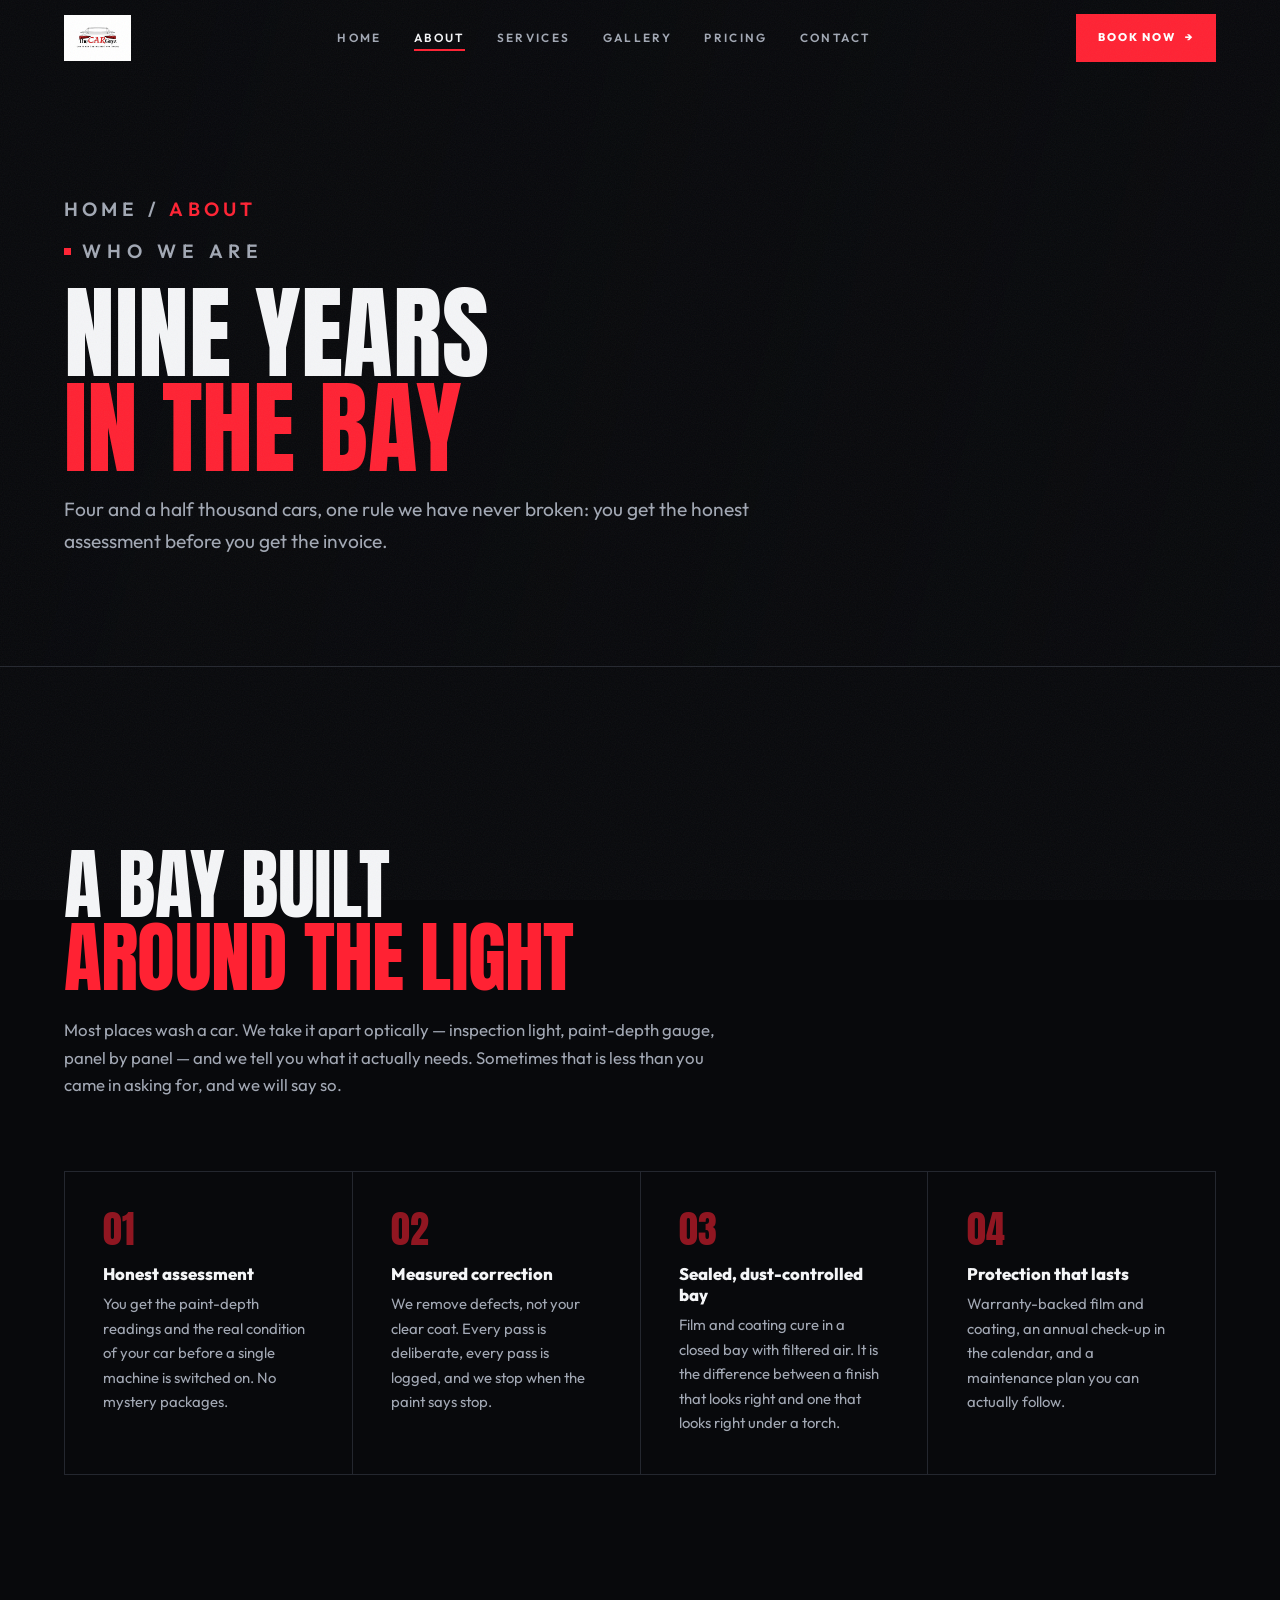
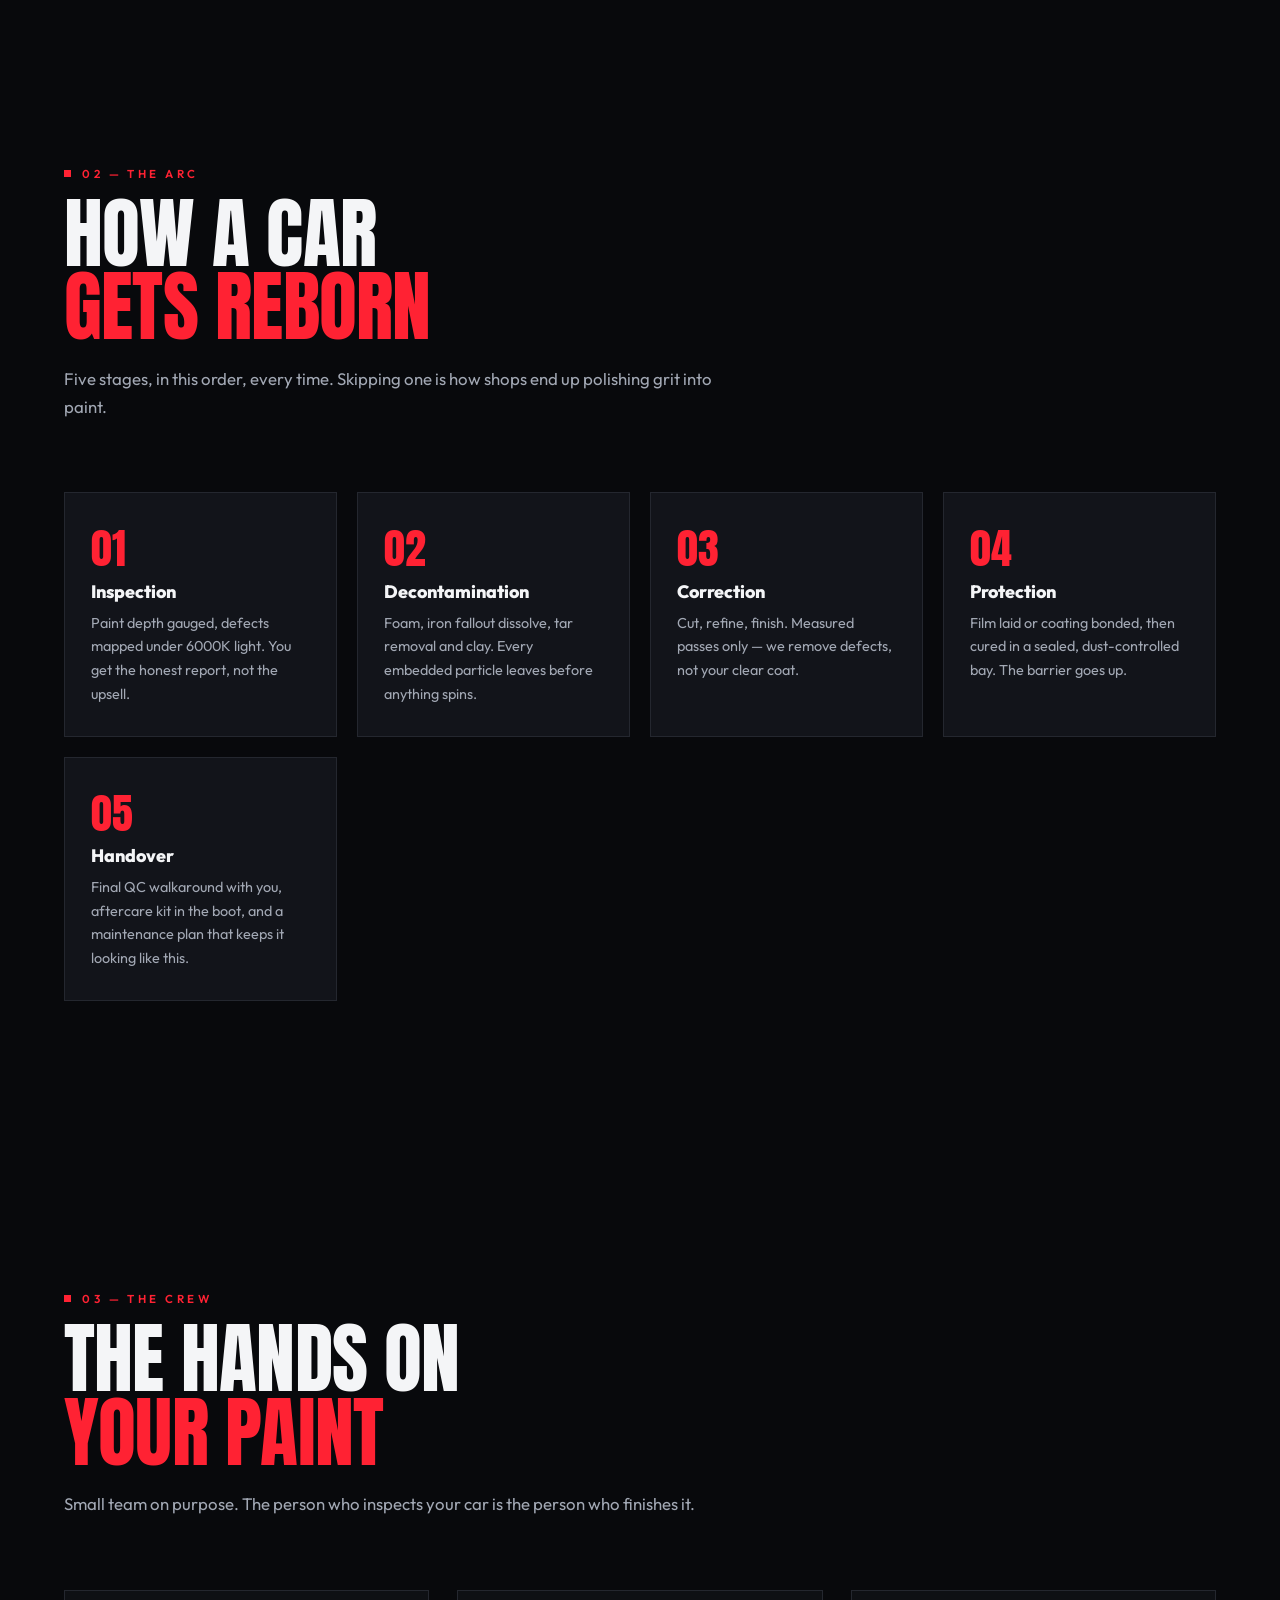
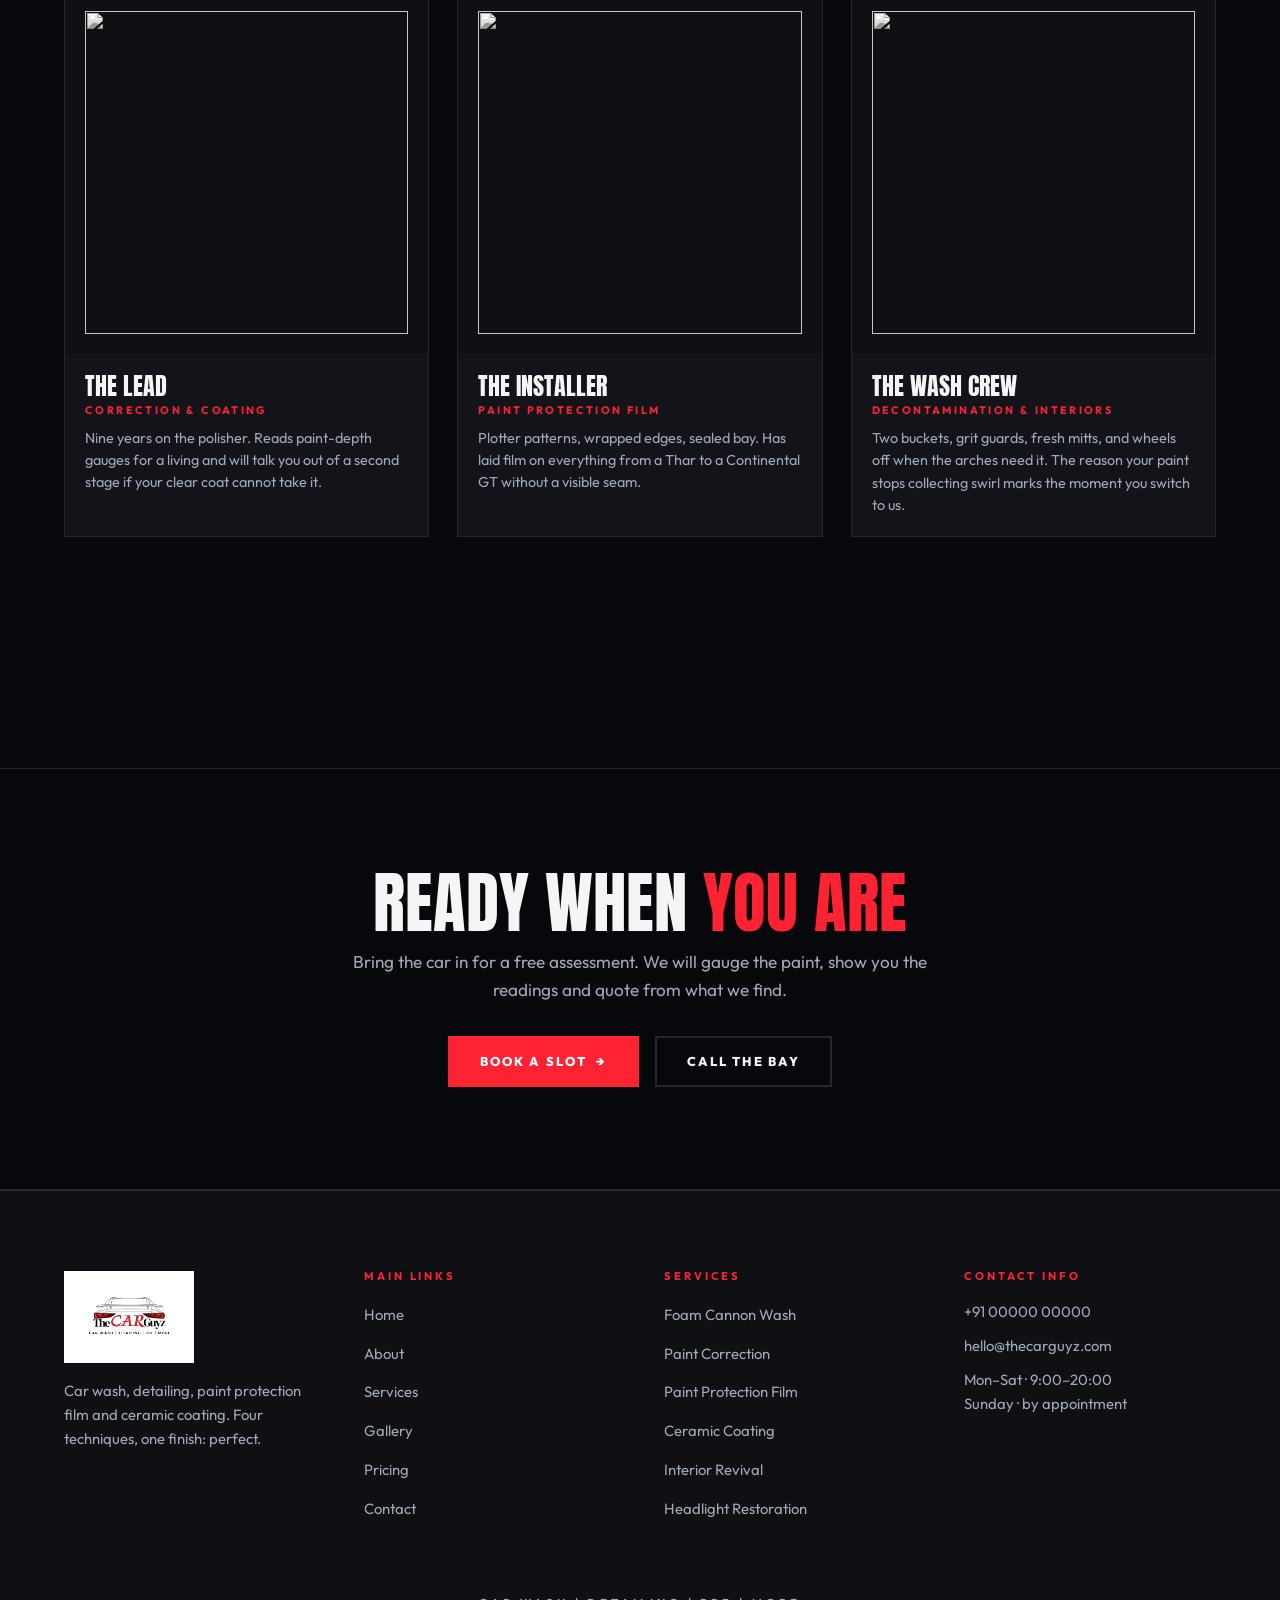
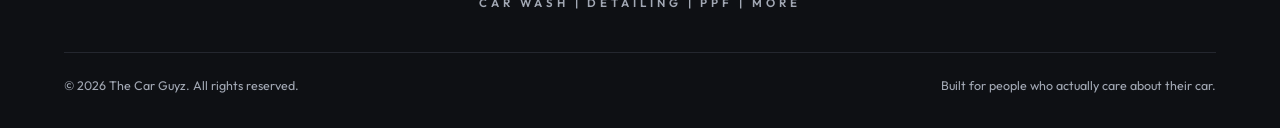
==== commit b91f467f: "Give every tab its own content, and add the car wash video Nothing is repeated between pages any mor" ====
--- a/about.html
+++ b/about.html
@@ -45,8 +45,8 @@
   <div class="phero__in">
     <p class="crumbs"><a href="index.html">Home</a> / <span>About</span></p>
     <p class="kicker" style="margin-top:1.4rem"><span class="dot" aria-hidden="true"></span>WHO WE ARE</p>
-    <h1>WE DON&rsquo;T HAND BACK<br /><em>&ldquo;GOOD ENOUGH&rdquo;.</em></h1>
-    <p>Nine years, four and a half thousand cars, and a rule we have never broken: you get the honest assessment before you get the invoice.</p>
+    <h1>NINE YEARS<br /><em>IN THE BAY</em></h1>
+    <p>Four and a half thousand cars, one rule we have never broken: you get the honest assessment before you get the invoice.</p>
   </div>
 </section>
 
@@ -67,26 +67,6 @@
   </div>
 </section>
 
-<!-- ================= MEDIA BAND ================= -->
-<section class="media">
-  <div class="media__frame" data-video="assets/video/wash.mp4">
-    <img src="https://images.pexels.com/photos/6872167/pexels-photo-6872167.jpeg?auto=compress&cs=tinysrgb&w=1400" alt="A car being washed in the bay" />
-    <div class="media__cap">
-      <div>
-        <h3>SEE THE <em>WORK</em>, NOT THE PITCH</h3>
-        <p>Snow foam dwelling, contact wash, correction under the light. This is an ordinary Tuesday in the bay.</p>
-      </div>
-      <p class="media__live"><i aria-hidden="true"></i>IN THE BAY</p>
-    </div>
-  </div>
-</section>
-
-<section class="stats" aria-label="Shop statistics">
-  <p class="stat reveal"><b data-count="4800">0</b><span>CARS FINISHED</span></p>
-  <p class="stat reveal"><b data-count="9">0</b><span>YEARS IN THE BAY</span></p>
-  <p class="stat reveal"><b data-count="98" data-suffix="%">0</b><span>GLOSS RETAINED</span></p>
-  <p class="stat reveal"><b data-count="5" data-suffix="YR">0</b><span>PPF WARRANTY</span></p>
-</section>
 
 <section class="section" id="process">
   <header class="sec__head">
@@ -141,7 +121,7 @@
 </main>
 
 <!-- ================= CTA STRIP ================= -->
-<section class="strip" style="--shot:url('https://images.pexels.com/photos/6872155/pexels-photo-6872155.jpeg?auto=compress&cs=tinysrgb&w=1400')">
+<section class="strip" style="--shot:url('https://images.pexels.com/photos/6872162/pexels-photo-6872162.jpeg?auto=compress&cs=tinysrgb&w=1400')">
   <h2>READY WHEN <em>YOU ARE</em></h2>
   <p>Bring the car in for a free assessment. We will gauge the paint, show you the readings and quote from what we find.</p>
   <div class="strip__cta">
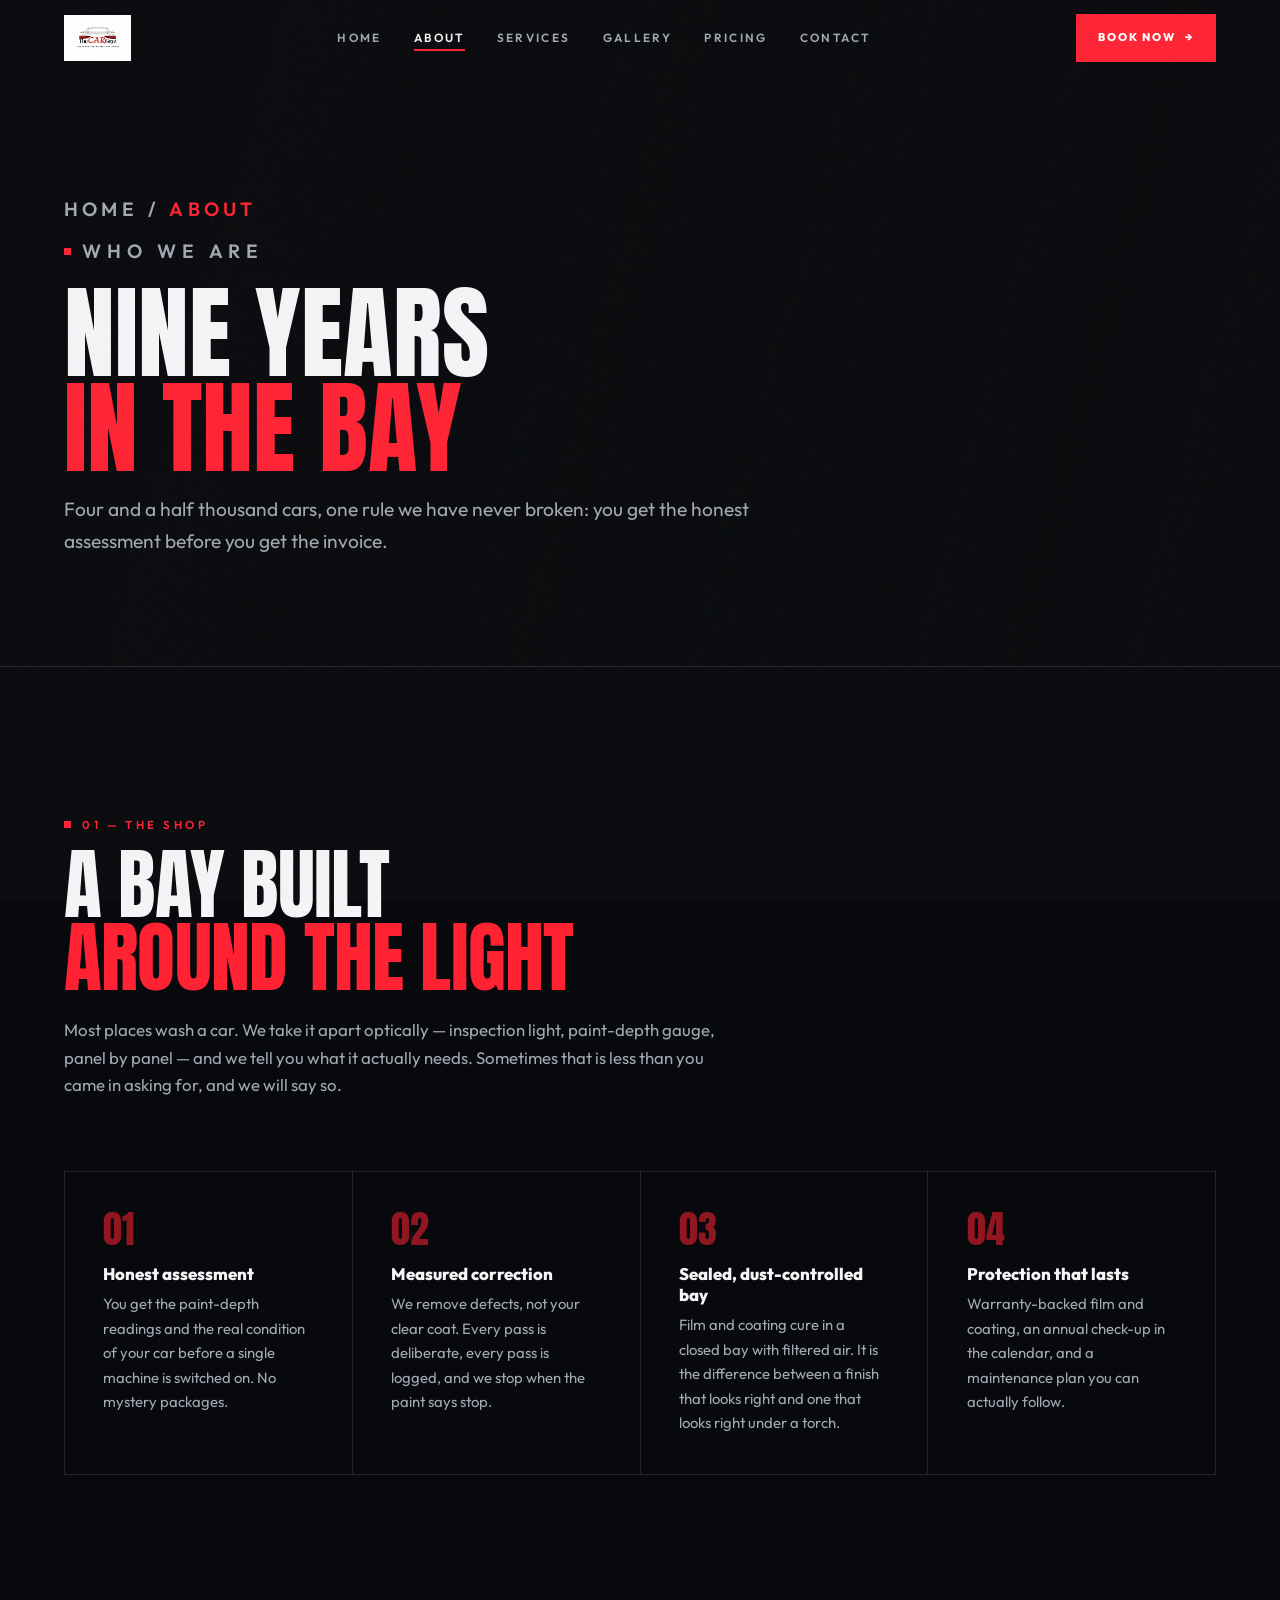
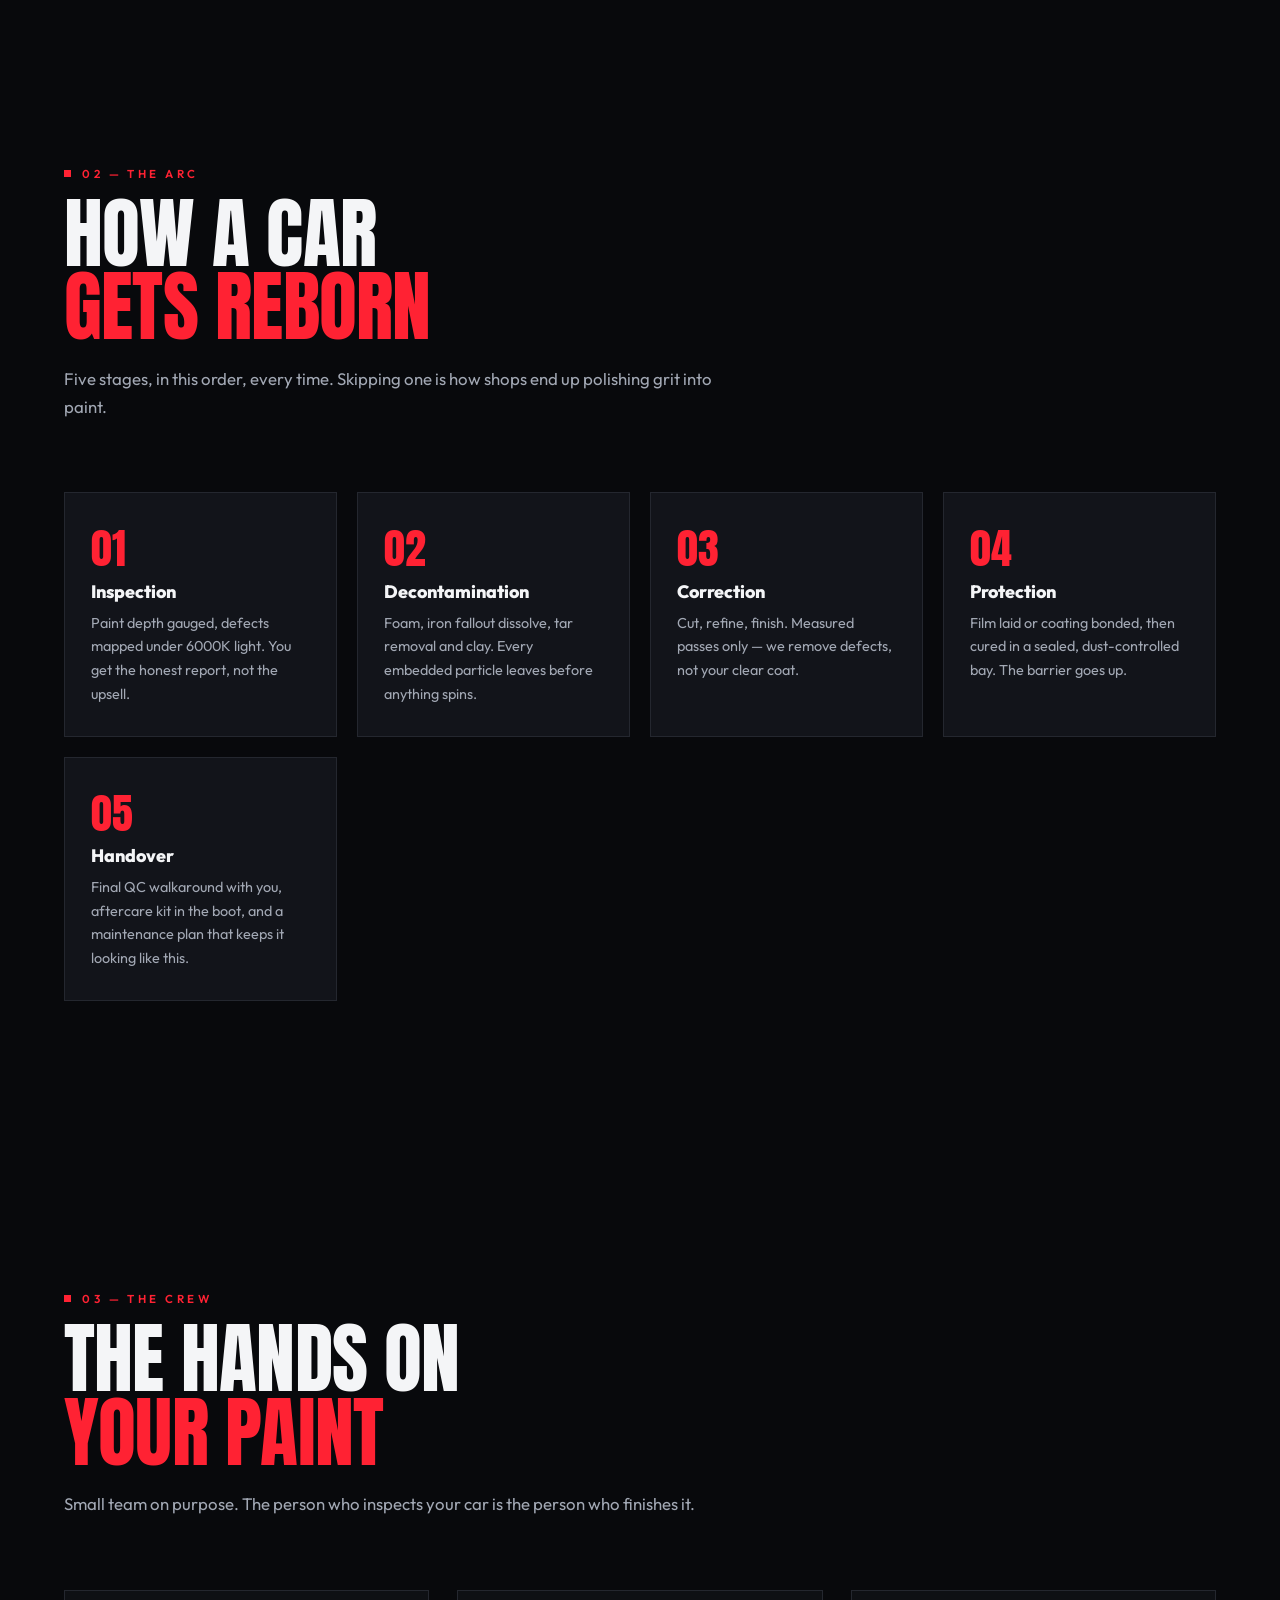
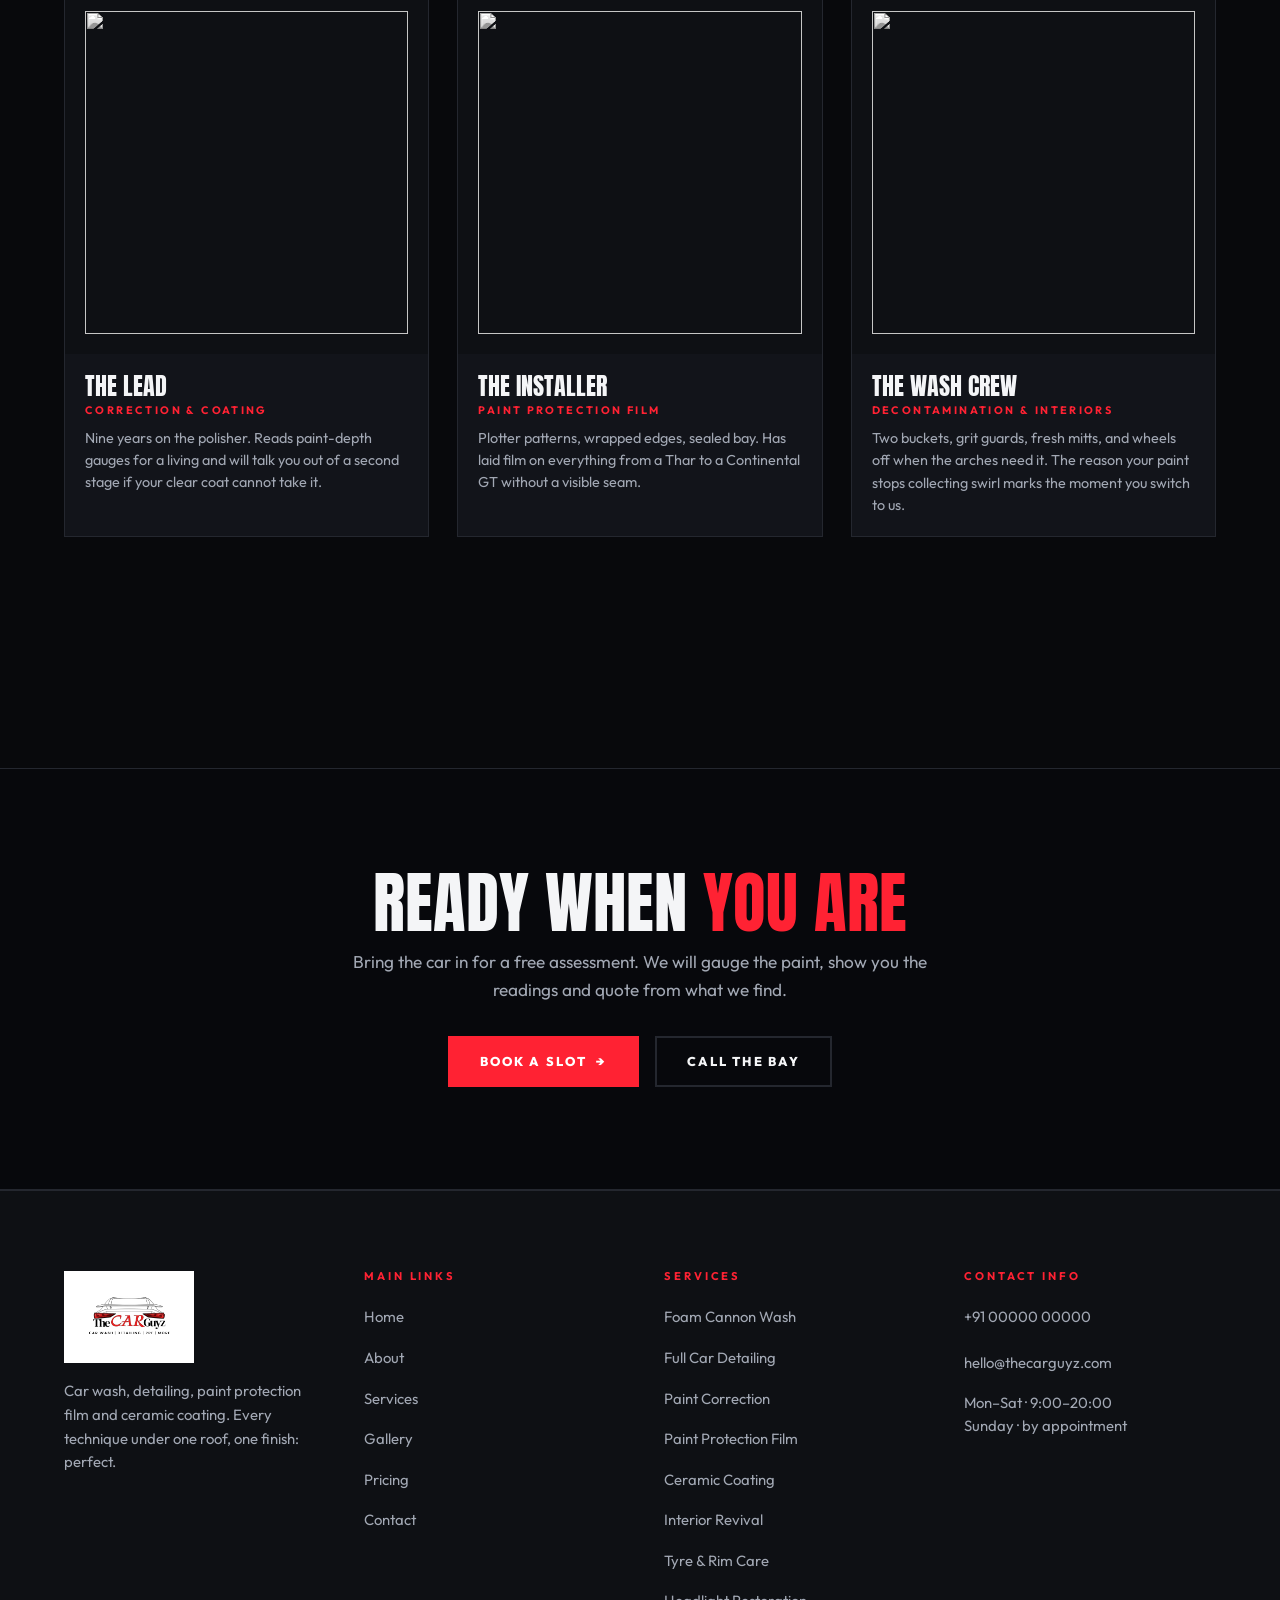
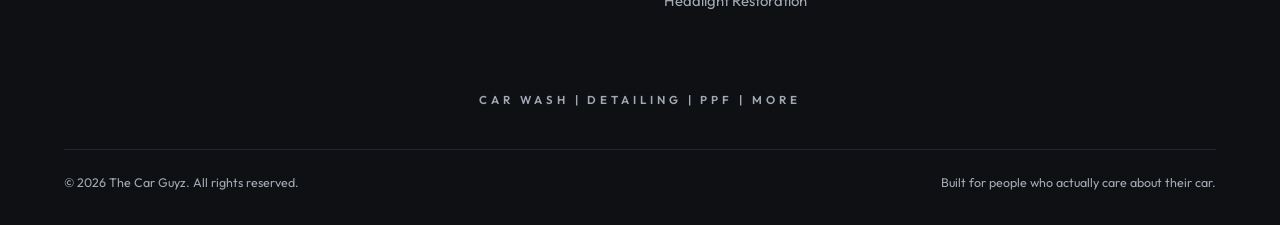
==== commit 523e1eea: "Cover the reference site's services, and make the artwork a walkthrough Services. The reference site" ====
--- a/about.html
+++ b/about.html
@@ -135,7 +135,7 @@
   <div class="foot__cols">
     <div class="foot__col">
       <img class="foot__logo" src="assets/logo.jpg" alt="The Car Guyz" style="margin-bottom:1rem" />
-      <p>Car wash, detailing, paint protection film and ceramic coating. Four techniques, one finish: perfect.</p>
+      <p>Car wash, detailing, paint protection film and ceramic coating. Every technique under one roof, one finish: perfect.</p>
     </div>
     <div class="foot__col">
       <h4>Main Links</h4>
@@ -152,10 +152,12 @@
       <h4>Services</h4>
       <ul>
         <li><a href="services.html#wash">Foam Cannon Wash</a></li>
+        <li><a href="services.html#detailing">Full Car Detailing</a></li>
         <li><a href="services.html#correction">Paint Correction</a></li>
         <li><a href="services.html#ppf">Paint Protection Film</a></li>
         <li><a href="services.html#ceramic">Ceramic Coating</a></li>
         <li><a href="services.html#interior">Interior Revival</a></li>
+        <li><a href="services.html#wheels">Tyre &amp; Rim Care</a></li>
         <li><a href="services.html#headlights">Headlight Restoration</a></li>
       </ul>
     </div>
--- a/styles.css
+++ b/styles.css
@@ -399,7 +399,7 @@
 .form__status{grid-column:1/-1;margin:0;min-height:1.2rem;font:600 .85rem/1.4 var(--body);color:var(--accent)}
 
 /* ===================== FOOTER ===================== */
-.foot{border-top:1px solid var(--line);background:var(--bg-2);padding:clamp(3rem,7vw,5rem) var(--gut) 2rem;display:grid;justify-items:center;gap:1.2rem;text-align:center}
+.foot{border-top:1px solid var(--line);background:var(--bg-2);padding:clamp(3rem,7vw,5rem) var(--gut) 2rem;display:grid;grid-template-columns:minmax(0,1fr);justify-items:center;gap:1.2rem;text-align:center}
 .foot__logo{height:92px;width:auto;background:#fff;padding:.5rem .9rem}
 .foot__tag{margin:0;font:600 .72rem/1 var(--body);letter-spacing:.34em;color:var(--muted)}
 .foot__bottom{
@@ -409,7 +409,9 @@
 }
 
 /* ===================== REVEAL ===================== */
-.reveal{opacity:0;transform:translateY(34px);transition:opacity .75s cubic-bezier(.2,.7,.3,1),transform .75s cubic-bezier(.2,.7,.3,1)}
+.reveal{opacity:0;transform:translateY(34px);transition:opacity .55s cubic-bezier(.2,.7,.3,1),transform .55s cubic-bezier(.2,.7,.3,1)}
+/* caught by the fast-scroll sweep: already on screen, so it just appears */
+.reveal.is-instant{transition:none}
 .reveal.in{opacity:1;transform:none}
 
 /* ===================== RESPONSIVE ===================== */
@@ -435,90 +437,17 @@
 /* ============================================================
    CINEMATIC CREW — pinned, scroll-scrubbed
    ============================================================ */
-.cine{position:relative}
-.cine__stage{
-  position:relative;min-height:100svh;overflow:hidden;
-  display:grid;align-items:center;
-  grid-template-columns:minmax(0,1fr) minmax(0,1fr);
-  gap:clamp(1rem,4vw,4rem);
-  padding:0 var(--gut);
-}
-.cine__bg{
-  position:absolute;inset:0;pointer-events:none;transition:background 700ms ease;
-  background:
-    radial-gradient(circle at 68% 44%,color-mix(in srgb,var(--stage,#ff2d3f) 15%,transparent),transparent 44%),
-    radial-gradient(circle at 8% 12%,color-mix(in srgb,var(--stage,#ff2d3f) 11%,transparent),transparent 36%),
-    radial-gradient(circle at 96% 88%,color-mix(in srgb,var(--stage,#ff2d3f) 10%,transparent),transparent 38%),
-    #040507;
-}
-.cine__speed{
-  position:absolute;inset:0;pointer-events:none;opacity:0;mix-blend-mode:screen;
-  background:repeating-linear-gradient(92deg,transparent 0 4px,color-mix(in srgb,var(--stage,#ff2d3f) 70%,transparent) 4px 5px,transparent 5px 30px);
-  transition:opacity 260ms ease;
-}
-.cine__speed.is-on{opacity:.5;animation:speed 1.1s linear infinite}
-
-.cine__word{
-  position:absolute;top:50%;left:50%;translate:-50% -50%;margin:0;pointer-events:none;
-  font:400 clamp(4rem,13vw,12rem)/1 var(--display);letter-spacing:.02em;text-transform:uppercase;
-  color:var(--stage,#ff2d3f);opacity:.07;white-space:nowrap;
-  transition:opacity 500ms ease;
-}
-.cine__head{position:absolute;top:clamp(5rem,10vh,7rem);left:var(--gut);right:var(--gut);z-index:3}
-.cine__title{margin:.4rem 0 0;font:400 clamp(1.4rem,3vw,2.4rem)/1 var(--display);text-transform:uppercase}
-.cine__title em{font-style:normal;color:var(--accent)}
+
 
 /* ---- art stage ---- */
-.cine__art{position:relative;z-index:2;height:min(82svh,720px);order:2;will-change:transform;perspective:1500px}
-.cine__aura{position:absolute;inset:0;width:100%;height:100%}
-.cine__ring{
-  position:absolute;top:46%;left:50%;width:min(58vh,480px);aspect-ratio:1;translate:-50% -50%;
-  border-radius:50%;
-  background:
-    radial-gradient(circle,color-mix(in srgb,var(--stage,#ff2d3f) 16%,transparent) 0 56%,
-                           color-mix(in srgb,var(--stage,#ff2d3f) 52%,transparent) 61% 65%,
-                           transparent 67%);
-  filter:blur(1px) saturate(1.2);
-  box-shadow:0 0 110px 10px color-mix(in srgb,var(--stage,#ff2d3f) 16%,transparent);
-  animation:halo 6s ease-in-out infinite;
-}
-.cine__ring::after{
-  content:'';position:absolute;inset:-12%;border-radius:50%;
-  border:1px solid color-mix(in srgb,var(--stage,#ff2d3f) 28%,transparent);
-  animation:spin 34s linear infinite;
-}
 @keyframes halo{
   0%,100%{opacity:.85;transform:translate(-50%,-50%) scale(1)}
   50%{opacity:1;transform:translate(-50%,-50%) scale(1.035)}
 }
 @keyframes spin{to{transform:rotate(360deg)}}
 
-.cine__slot{
-  position:absolute;inset:0;display:grid;place-items:center;
-  opacity:0;transform:scale(.97);
-  transition:opacity 620ms cubic-bezier(.2,.7,.3,1),transform 620ms cubic-bezier(.2,.7,.3,1);
-}
-.cine__slot.is-on{opacity:1;transform:none}
-.cine__slot.is-out{opacity:0;transform:translateX(-70px) scale(.94)}
-.cine__slot svg{
-  height:100%;width:auto;max-width:100%;object-fit:contain;
-  filter:
-    drop-shadow(0 26px 60px rgba(0,0,0,.9))
-    drop-shadow(0 0 26px color-mix(in srgb,var(--aura) 70%,transparent))
-    drop-shadow(0 0 80px color-mix(in srgb,var(--aura) 40%,transparent))
-    contrast(1.12);
-}
 /* Supplied artwork is usually a full opaque illustration rather than a cut-out,
    so it is masked at the edges to dissolve into the black stage. */
-.cine__slot img{
-  position:relative;z-index:1;--cx:0px;--cy:0px;--cr:0deg;transform-style:preserve-3d;
-  height:100%;width:100%;object-fit:cover;object-position:50% 20%;
-  filter:contrast(1.09) saturate(1.14);
-  -webkit-mask-image:radial-gradient(ellipse 78% 76% at 50% 38%,#000 42%,rgba(0,0,0,.6) 68%,transparent 88%);
-          mask-image:radial-gradient(ellipse 78% 76% at 50% 38%,#000 42%,rgba(0,0,0,.6) 68%,transparent 88%);
-  animation:artFloat3d 13s ease-in-out infinite alternate;
-  will-change:transform;
-}
 
 /* --- the artwork never sits still: a slow push in, a red aura breathing
        behind it, and a specular pass sweeping over it like a polish buff --- */
@@ -531,44 +460,18 @@
        rotateY(calc(8deg + var(--cr,0deg)))  rotateX(-2deg) scale(1.05)}
 }
 
-.cine__slot.has-img{overflow:hidden}
-
-.cine__slot.has-img::before{
-  content:'';position:absolute;inset:-12%;z-index:0;pointer-events:none;
-  background:radial-gradient(ellipse 54% 48% at 50% 34%,
-    color-mix(in srgb,var(--stage,#ff2d3f) 52%,transparent),transparent 70%);
-  filter:blur(30px);
-  animation:artpulse 4.6s ease-in-out infinite;
-}
+
 @keyframes artpulse{
   0%,100%{opacity:.4;transform:scale(1)}
   50%    {opacity:.85;transform:scale(1.07)}
 }
 
-.cine__slot.has-img::after{
-  content:'';position:absolute;inset:-20% -40%;z-index:2;pointer-events:none;
-  background:linear-gradient(104deg,
-    transparent 40%,
-    rgba(255,255,255,.14) 47%,
-    rgba(255,90,105,.12) 50.5%,
-    transparent 58%);
-  mix-blend-mode:screen;
-  transform:translateX(-130%);
-  animation:artsheen 8s cubic-bezier(.4,0,.2,1) infinite;
-}
 @keyframes artsheen{
   0%,68%{transform:translateX(-130%)}
   100%  {transform:translateX(130%)}
 }
 
 /* entrance: the figure wipes up out of the dark the first time you reach it */
-.cine__slot.has-img{
-  clip-path:inset(0 0 100% 0);
-  transition:opacity 620ms cubic-bezier(.2,.7,.3,1),
-             transform 620ms cubic-bezier(.2,.7,.3,1),
-             clip-path 1150ms cubic-bezier(.2,.7,.3,1);
-}
-.cine__slot.has-img.is-lit{clip-path:inset(0 0 0 0)}
 
 /* ---- full-scene artwork -------------------------------------------------
    standard.jpg is a whole scene, not a cut-out figure, so the elliptical
@@ -585,17 +488,6 @@
    The two gradients live on different elements -- horizontal on the image,
    vertical on its container -- which multiplies them without needing
    mask-composite. ---------------------------------------------------------- */
-.cine__slot.is-scene img{
-  object-fit:cover;object-position:54% 44%;
-  filter:contrast(1.06) saturate(1.08);
-  animation:sceneDrift 22s ease-in-out infinite alternate;
-  -webkit-mask-image:linear-gradient(to right,
-    transparent 0%,rgba(0,0,0,.18) 10%,rgba(0,0,0,.62) 26%,#000 42%);
-          mask-image:linear-gradient(to right,
-    transparent 0%,rgba(0,0,0,.18) 10%,rgba(0,0,0,.62) 26%,#000 42%);
-  -webkit-mask-repeat:no-repeat;mask-repeat:no-repeat;
-  -webkit-mask-size:100% 100%;mask-size:100% 100%;
-}
 @keyframes sceneDrift{
   from{transform:translate3d(calc(var(--cx,0px) * .45),calc(1% + var(--cy,0px) * .45),0)
        rotateY(calc(-2deg + var(--cr,0deg) * .3)) scale(1.04)}
@@ -605,61 +497,23 @@
 
 /* the scene has its own lighting, so the red aura and the buff sweep are off */
 .cine__slot.is-scene::before,
-.cine__slot.is-scene::after{display:none}
-
-.cine__art.is-scene{
-  -webkit-mask-image:linear-gradient(to bottom,
-    transparent 0%,#000 14%,#000 86%,transparent 100%);
-          mask-image:linear-gradient(to bottom,
-    transparent 0%,#000 14%,#000 86%,transparent 100%);
-  -webkit-mask-repeat:no-repeat;mask-repeat:no-repeat;
-  -webkit-mask-size:100% 100%;mask-size:100% 100%;
-}
+
 
 @media (min-width:901px){
-  .cine__art.is-scene{
-    position:absolute;top:0;right:0;bottom:0;left:34%;
-    height:auto;width:auto;margin:0;
-  }
-  .cine__copy{z-index:4}
 }
 
 /* stacked layout: the copy sits under the art, so blend downward instead */
 @media (max-width:900px){
-  .cine__slot.is-scene img{-webkit-mask-image:none;mask-image:none}
-  .cine__art.is-scene{
-    -webkit-mask-image:linear-gradient(to bottom,
-      transparent 0%,#000 12%,#000 58%,transparent 100%);
-            mask-image:linear-gradient(to bottom,
-      transparent 0%,#000 12%,#000 58%,transparent 100%);
-  }
 }
 
 @media (prefers-reduced-motion:reduce){
-  .cine__slot.is-scene img{animation:none}
 }
 
 /* lean in and it sharpens and flares */
-.cine__art:hover .cine__slot.is-on{transform:scale(1.025)}
-.cine__art:hover .cine__slot img{filter:contrast(1.16) saturate(1.3) brightness(1.08)}
-.cine__art:hover .cine__slot.has-img::before{opacity:.95;animation-duration:2.4s}
 /* artwork brings its own glow - pull ours back so they do not fight */
-.cine__art:has(.cine__slot.is-on.has-img) .cine__ring{opacity:.2}
 
 /* the cutout carries its own alpha -- no crop, no vignette mask */
-.cine__slot.is-cut img{
-  object-fit:contain;object-position:50% 50%;
-  -webkit-mask-image:none;mask-image:none;
-  filter:drop-shadow(0 30px 60px rgba(0,0,0,.85))
-         drop-shadow(0 0 40px color-mix(in srgb,var(--stage,#ff2d3f) 40%,transparent));
-}
 /* ---- copy column ---- */
-.cine__copy{position:relative;z-index:3;order:1;padding-block:clamp(3rem,7vw,5rem)}
-.cine__copy::before{
-  content:'';position:absolute;inset:-14% -24% -14% -60%;pointer-events:none;z-index:-1;
-  background:radial-gradient(ellipse at 38% 50%,rgba(4,5,7,.94) 0 44%,rgba(4,5,7,.74) 64%,transparent 82%);
-}
-.cine__desc{margin:0 0 2.2rem;color:#cfd4dd;font-size:1.06rem;max-width:50ch}
 
 .creed{list-style:none;margin:0 0 2.4rem;padding:0;display:grid;gap:1.4rem;max-width:46ch}
 .creed li{position:relative;padding-left:1.9rem}
@@ -671,34 +525,10 @@
 .creed span{color:var(--muted);font-size:.95rem}
 
 /* ---- unused rail (kept harmless) ---- */
-.cine__rail{
-  position:absolute;left:var(--gut);bottom:clamp(2rem,6vh,4rem);z-index:4;
-  list-style:none;margin:0;padding:0;display:flex;gap:1.6rem;flex-wrap:wrap;
-}
-.cine__rail button{
-  display:flex;align-items:center;gap:.55rem;background:none;border:0;cursor:pointer;padding:.5rem 0;
-  font:700 .68rem/1 var(--body);letter-spacing:.22em;color:var(--muted);transition:color var(--t);
-}
-.cine__rail button i{display:block;width:26px;height:2px;background:var(--line);transition:background var(--t),width var(--t)}
-.cine__rail button:hover{color:var(--fg)}
-.cine__rail button[aria-current="true"]{color:var(--fg)}
-.cine__rail button[aria-current="true"] i{background:var(--stage,#ff2d3f);width:44px}
 
 @media (max-width:900px){
-  .cine__stage{min-height:0;grid-template-columns:1fr;padding-block:clamp(3.5rem,11vw,6rem);gap:1.5rem}
-  .cine__word{font-size:4.5rem;opacity:.06}
-  .cine__art{height:min(54svh,440px);order:1}
-  .cine__copy{order:2}
-  .cine__copy::before{inset:-10% -20%}
 }
 @media (prefers-reduced-motion:reduce){
-  .cine{height:auto}
-  .cine__stage{position:static;height:auto}
-  .cine__ring{animation:none}
-  .cine__slot img{animation:none;transform:none}
-  .cine__slot.has-img::before{animation:none;opacity:.6}
-  .cine__slot.has-img::after{animation:none;opacity:0}
-  .cine__slot.has-img{clip-path:none;transition:none}
 }
 
 /* ============================================================
@@ -973,14 +803,192 @@
 
 /* ---- FOOTER COLUMNS ---- */
 .foot__cols{
-  max-width:var(--maxw);margin:0 auto clamp(2rem,5vw,3.5rem);
-  display:grid;grid-template-columns:repeat(auto-fit,minmax(200px,1fr));
+  /* .foot is a centring grid, so without width:100% this shrinks to the
+     four columns' max-content width and pushes the page sideways on a
+     phone. .foot__bottom carries the same guard for the same reason. */
+  width:100%;max-width:var(--maxw);margin:0 auto clamp(2rem,5vw,3.5rem);
+  display:grid;grid-template-columns:repeat(auto-fit,minmax(min(200px,100%),1fr));
   gap:clamp(1.75rem,4vw,3rem);text-align:left;
 }
 .foot__col h4{
   margin:0 0 1.1rem;font:700 .7rem/1 var(--body);letter-spacing:.26em;text-transform:uppercase;color:var(--accent);
 }
-.foot__col ul{list-style:none;margin:0;padding:0;display:grid;gap:.65rem}
-.foot__col a{text-decoration:none;color:var(--muted);font-size:.93rem;transition:color var(--t)}
+.foot__col ul{list-style:none;margin:0;padding:0;display:grid;gap:.3rem}
+.foot__col a{display:inline-block;padding-block:.35rem;text-decoration:none;color:var(--muted);font-size:.93rem;transition:color var(--t)}
 .foot__col a:hover{color:var(--fg)}
 .foot__col p{margin:0 0 .65rem;color:var(--muted);font-size:.93rem;line-height:1.6}
+
+/* ============================================================
+   THE STANDARD — the process artwork
+   The panel art is already the site's palette (red on black ink),
+   so the blending job is only to stop it reading as a rectangle
+   pasted onto the page: the edges are masked into the background,
+   a red bloom sits behind it, and the page grain runs over the top.
+   ============================================================ */
+.chapter{
+  position:relative;isolation:isolate;
+  padding:clamp(3.5rem,9vw,7rem) var(--gut);
+  overflow:hidden;
+}
+.chapter::before{
+  /* bloom, picked from the artwork's own red */
+  content:'';position:absolute;z-index:-2;
+  left:50%;top:38%;width:min(120%,1500px);aspect-ratio:3/2;
+  transform:translate(-50%,-50%);
+  background:radial-gradient(50% 50% at 50% 50%,rgba(255,34,51,.20),transparent 70%);
+  filter:blur(40px);pointer-events:none;
+}
+.chapter__head{max-width:var(--maxw);margin:0 auto clamp(2rem,5vw,3.25rem)}
+.chapter__head .sec__title{margin:.4rem 0 .9rem}
+.chapter__head .sec__lead{max-width:62ch}
+
+.chapter__cta{display:flex;width:fit-content;margin:clamp(2rem,5vw,3rem) auto 0}
+
+@media (max-width:760px){
+  /* the panels get small on a phone, so the caption's "tap to open
+     full size" is the real affordance and the mask is eased off */
+  .chapter__art img{
+    -webkit-mask-image:linear-gradient(to bottom,transparent,#000 2%,#000 98%,transparent);
+    mask-image:linear-gradient(to bottom,transparent,#000 2%,#000 98%,transparent);
+  }
+  .chapter__art figcaption{font-size:.62rem;letter-spacing:.16em}
+}
+@media (prefers-reduced-motion:reduce){
+  .chapter__art:hover img{transform:none}
+}
+
+
+/* ---- the process artwork, walked through region by region -------------
+   The stage carries the live region as --ax/--ay/--aw/--ah. Nothing is
+   darkened: the artwork stays at full strength and a second, clipped copy
+   of it is lifted over the active region, so the panel in question gains
+   light instead of the other eight losing it.
+   ------------------------------------------------------------------- */
+.chapters{margin:0 auto;max-width:var(--maxw)}
+.chapters__stage{
+  position:relative;
+  --ax:0%;--ay:0%;--aw:100%;--ah:31.4%;
+  --edge:linear-gradient(to right,transparent,#000 3.5%,#000 96.5%,transparent),
+         linear-gradient(to bottom,transparent,#000 3%,#000 97%,transparent);
+}
+.chapters__viewport{position:relative;overflow:hidden;isolation:isolate}
+.chapters__base,.chapters__pop{
+  width:100%;height:auto;display:block;
+  -webkit-mask-image:var(--edge);mask-image:var(--edge);
+  -webkit-mask-composite:source-in;mask-composite:intersect;
+}
+/* the lifted copy: same pixels, more light, clipped to the live region */
+.chapters__pop{
+  position:absolute;inset:0;z-index:2;opacity:0;
+  clip-path:inset(var(--ay) calc(100% - var(--ax) - var(--aw)) calc(100% - var(--ay) - var(--ah)) var(--ax));
+  filter:brightness(1.22) saturate(1.3) contrast(1.06);
+  transition:clip-path .55s cubic-bezier(.2,.7,.3,1),opacity .35s ease,transform .55s cubic-bezier(.2,.7,.3,1);
+}
+.chapters__stage.is-live .chapters__pop{opacity:1}
+
+/* the outline that travels between regions */
+.chapters__frame{
+  position:absolute;z-index:3;
+  left:var(--ax);top:var(--ay);width:var(--aw);height:var(--ah);
+  border:2px solid var(--accent);
+  box-shadow:0 0 0 1px rgba(8,9,12,.55),0 0 38px rgba(255,34,51,.5),inset 0 0 26px rgba(255,34,51,.18);
+  opacity:0;pointer-events:none;
+  transition:all .55s cubic-bezier(.2,.7,.3,1),opacity .3s ease;
+}
+.chapters__stage.is-live .chapters__frame{opacity:1}
+/* corner ticks, so the frame reads as a comic panel marker */
+.chapters__frame::before,.chapters__frame::after{
+  content:'';position:absolute;width:14px;height:14px;border:2px solid var(--accent);
+}
+.chapters__frame::before{top:-6px;left:-6px;border-right:0;border-bottom:0}
+.chapters__frame::after{bottom:-6px;right:-6px;border-left:0;border-top:0}
+
+.chapters__hots{position:absolute;inset:0;z-index:4}
+.chapters__hot{
+  position:absolute;left:var(--x);top:var(--y);width:var(--w);height:var(--h);
+  margin:0;padding:0;border:0;background:none;cursor:zoom-in;
+}
+.chapters__hot:focus-visible{outline:3px solid var(--accent);outline-offset:-3px}
+
+/* ---- zoomed right into one region ---- */
+.chapters__stage.is-zoom .chapters__base,
+.chapters__stage.is-zoom .chapters__pop{
+  transform:scale(var(--s,1)) translate(var(--tx,0%),var(--ty,0%));
+  transition:transform .7s cubic-bezier(.2,.7,.3,1);
+}
+.chapters__stage.is-zoom .chapters__pop{clip-path:none;opacity:1}
+.chapters__stage.is-zoom .chapters__frame{opacity:0}
+.chapters__stage.is-zoom .chapters__hot{cursor:zoom-out}
+.chapters__close{
+  position:absolute;z-index:6;top:1rem;right:1rem;
+  display:inline-flex;align-items:center;gap:.5rem;min-height:44px;padding:.6rem 1rem;cursor:pointer;
+  background:rgba(8,9,12,.78);border:1px solid var(--line);color:var(--fg);backdrop-filter:blur(8px);
+  font:700 .68rem/1 var(--body);letter-spacing:.2em;text-transform:uppercase;
+}
+.chapters__close:hover{border-color:var(--accent);color:var(--accent)}
+.chapters__close[hidden]{display:none}
+.chapters__zoomhint{
+  position:absolute;z-index:5;left:50%;bottom:1rem;transform:translateX(-50%);
+  margin:0;padding:.5rem .85rem;pointer-events:none;
+  background:rgba(8,9,12,.7);border:1px solid var(--line);backdrop-filter:blur(6px);
+  font:700 .62rem/1 var(--body);letter-spacing:.22em;text-transform:uppercase;color:var(--muted);
+  opacity:0;transition:opacity .3s ease;
+}
+.chapters__stage.is-live:not(.is-zoom):hover .chapters__zoomhint{opacity:1}
+
+/* ---- progress through the nine regions ---- */
+.chapters__bar{height:2px;background:var(--line);margin-top:1px;overflow:hidden}
+.chapters__bar i{
+  display:block;height:100%;width:0;background:var(--accent);
+  transition:width .55s cubic-bezier(.2,.7,.3,1);
+}
+
+/* ---- the rail ---- */
+.chapters__rail{display:flex;flex-wrap:wrap;justify-content:center;gap:.5rem;margin-top:clamp(1.1rem,2.5vw,1.75rem)}
+.chapters__dot{
+  display:inline-flex;align-items:center;gap:.55rem;cursor:pointer;
+  padding:.6rem .9rem;min-height:44px;
+  background:var(--surface);border:1px solid var(--line);color:var(--muted);
+  font:700 .68rem/1 var(--body);letter-spacing:.18em;text-transform:uppercase;
+  transition:color var(--t),border-color var(--t),background var(--t);
+}
+.chapters__dot b{color:var(--accent);font:400 1rem/1 var(--display);min-width:1ch}
+.chapters__dot:hover{color:var(--fg);border-color:var(--accent)}
+.chapters__dot[aria-selected="true"]{background:var(--accent);border-color:var(--accent);color:var(--on-accent)}
+.chapters__dot[aria-selected="true"] b{color:var(--on-accent)}
+@media (max-width:760px){
+  /* a phone should not be compositing two full-size copies of the artwork
+     while it scrolls -- the travelling frame carries the highlight alone */
+  .chapters__pop{display:none}
+  .chapters__base{-webkit-mask-image:none;mask-image:none}
+}
+@media (max-width:720px){
+  .chapters__dot span{position:absolute;width:1px;height:1px;overflow:hidden;clip:rect(0 0 0 0);white-space:nowrap}
+  .chapters__dot{padding:.6rem;min-width:44px;justify-content:center}
+}
+
+/* ---- the copy that changes with the region ---- */
+.chapters__cap{margin-top:clamp(1.25rem,3vw,2rem);text-align:center}
+.chapters__cards{list-style:none;margin:0;padding:0;display:grid}
+.chapters__card{
+  grid-area:1/1;opacity:0;visibility:hidden;transform:translateY(12px);
+  transition:opacity .4s ease,transform .45s cubic-bezier(.2,.7,.3,1),visibility .4s;
+}
+.chapters__card.is-on{opacity:1;visibility:visible;transform:none}
+.chapters__no{margin:0 0 .3rem;color:var(--accent);font:700 .66rem/1 var(--body);letter-spacing:.3em;text-transform:uppercase}
+.chapters__card h3{margin:0 0 .5rem;font:400 clamp(1.5rem,3.5vw,2.4rem)/1 var(--display);text-transform:uppercase}
+.chapters__card p{margin:0 auto;max-width:56ch;color:var(--muted)}
+.chapters__card a{
+  display:inline-flex;align-items:center;gap:.5rem;margin-top:.9rem;
+  color:var(--fg);text-decoration:none;
+  font:700 .7rem/1 var(--body);letter-spacing:.2em;text-transform:uppercase;
+  border-bottom:2px solid var(--accent);padding-bottom:.35rem;
+}
+.chapters__card a:hover{color:var(--accent)}
+.chapters__hint{margin:1.5rem 0 0;color:var(--muted);font:600 .68rem/1.6 var(--body);letter-spacing:.14em;text-transform:uppercase}
+.chapters__hint a{color:var(--accent)}
+
+@media (prefers-reduced-motion:reduce){
+  .chapters__pop,.chapters__frame,.chapters__card,.chapters__bar i,
+  .chapters__stage.is-zoom .chapters__base,.chapters__stage.is-zoom .chapters__pop{transition:none}
+}
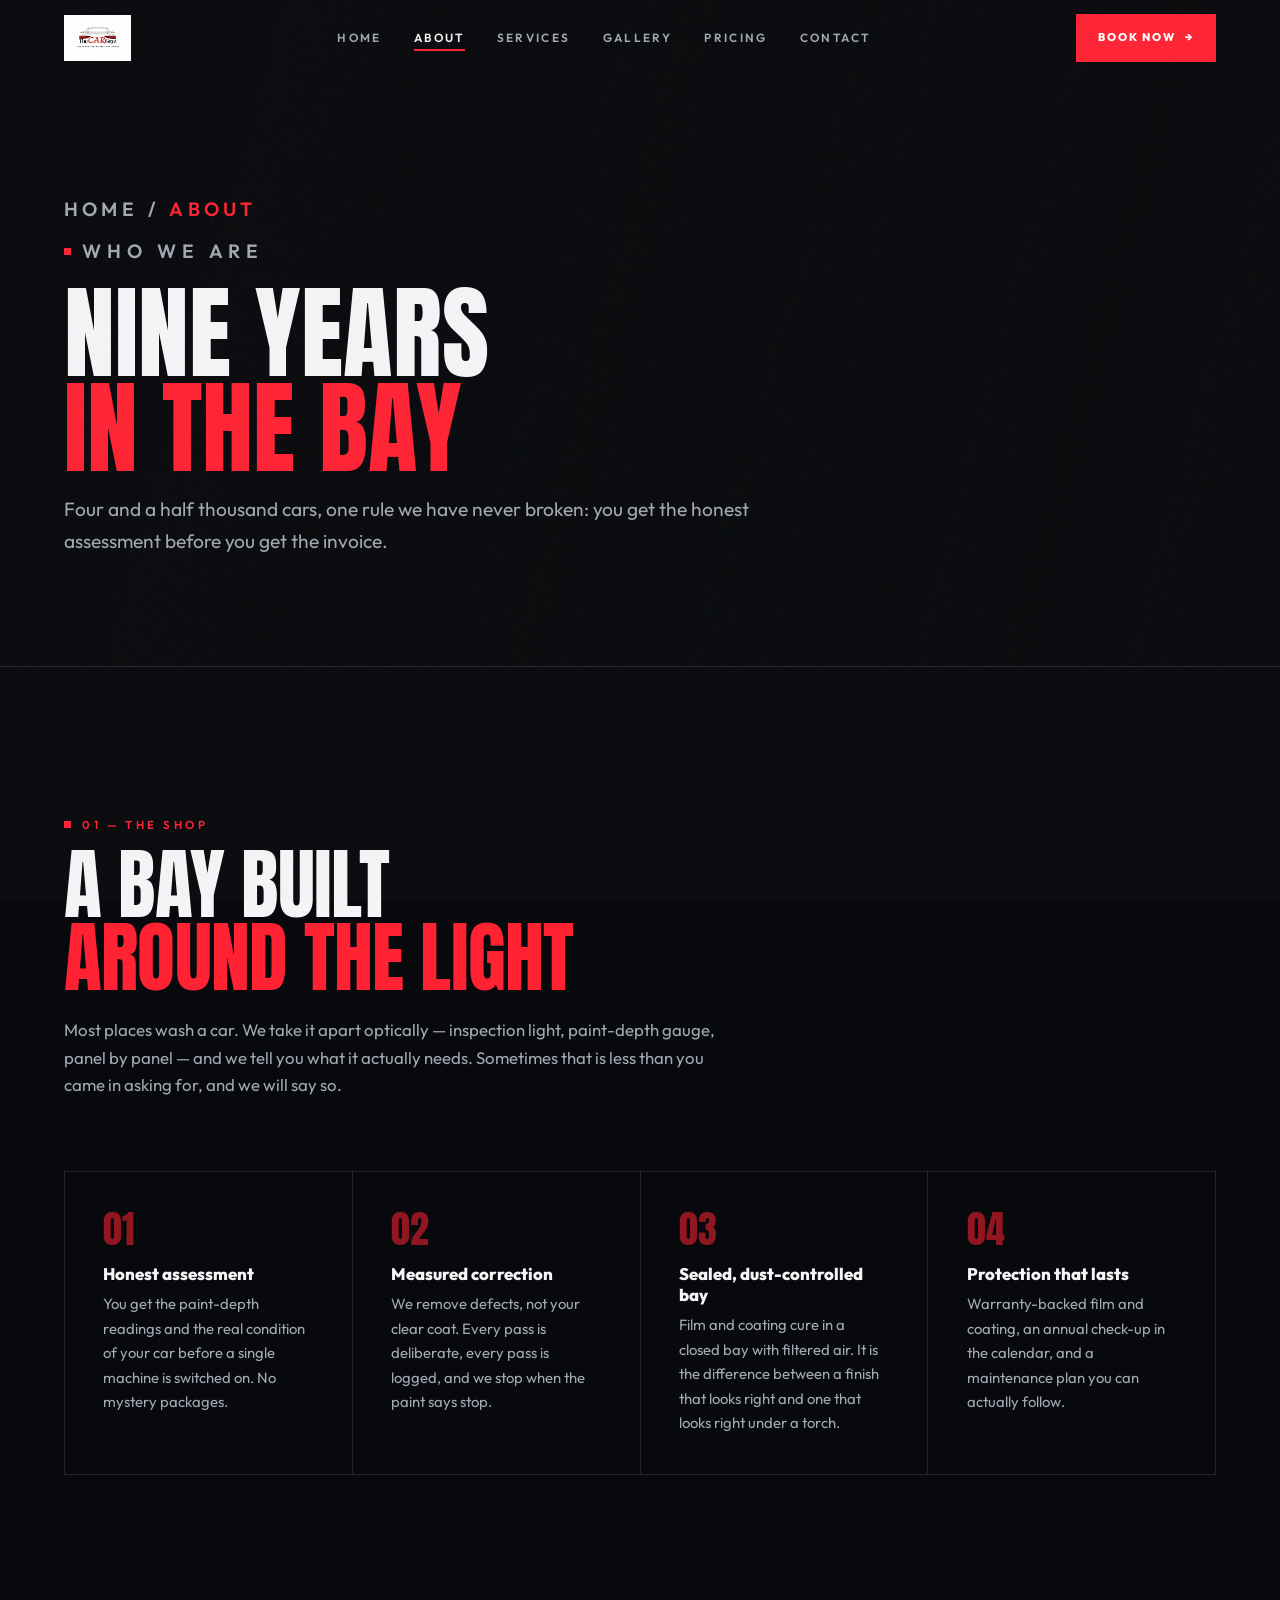
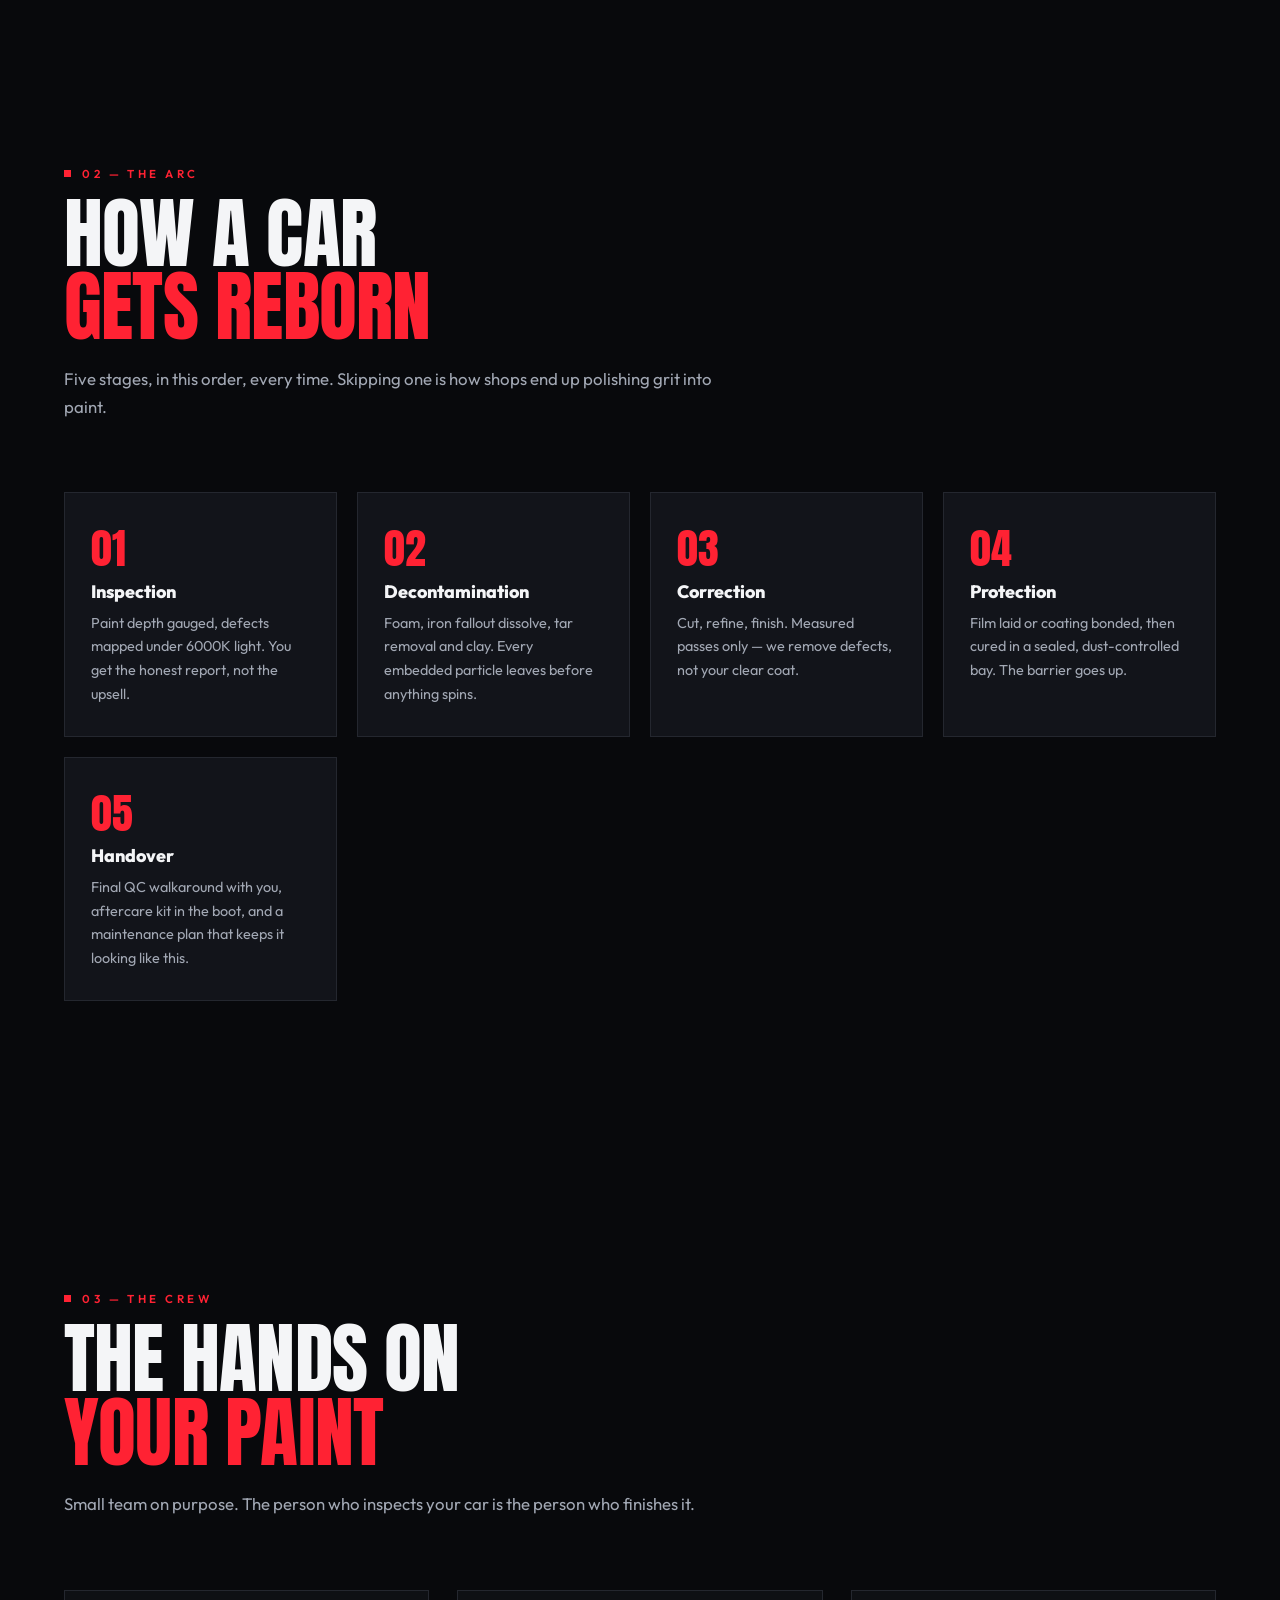
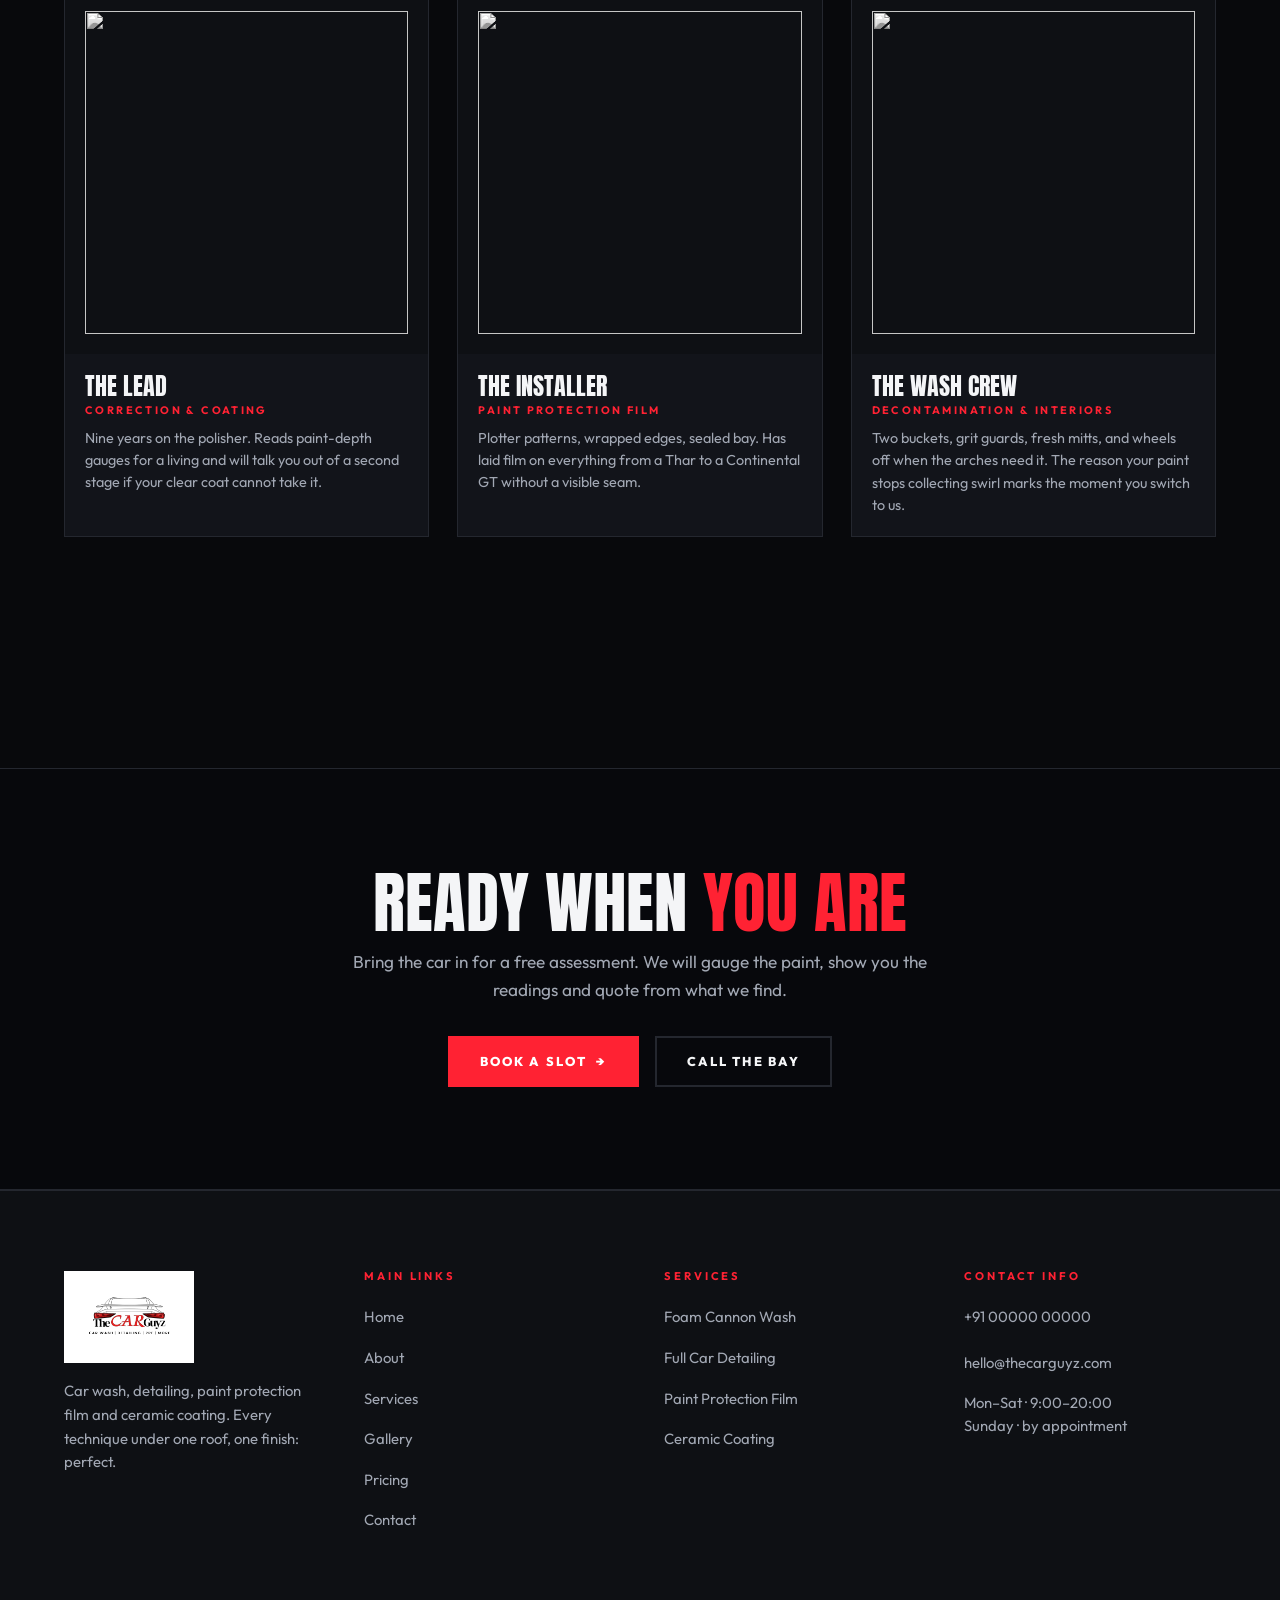
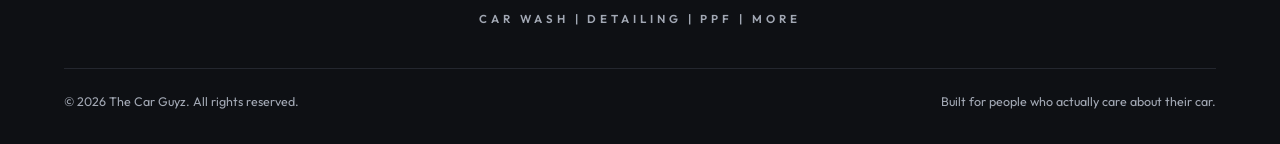
==== commit 1c005940: "Match the reference site's service list, and make the pages findable Trims the eight services down t" ====
--- a/about.html
+++ b/about.html
@@ -5,6 +5,23 @@
 <meta name="viewport" content="width=device-width, initial-scale=1" />
 <title>About &mdash; The Car Guyz</title>
 <meta name="description" content="Nine years in the bay. How The Car Guyz work, what we measure, and who does the work." />
+<link rel="canonical" href="https://thecarguyz.vercel.app/about.html" />
+<meta name="robots" content="index, follow, max-image-preview:large" />
+<meta name="theme-color" content="#0b0c10" />
+
+<!-- what Google, WhatsApp, Instagram and the rest show when the page is shared -->
+<meta property="og:type" content="website" />
+<meta property="og:site_name" content="The Car Guyz" />
+<meta property="og:locale" content="en_IN" />
+<meta property="og:url" content="https://thecarguyz.vercel.app/about.html" />
+<meta property="og:title" content="About &mdash; The Car Guyz" />
+<meta property="og:description" content="Nine years in the bay. How The Car Guyz work, what we measure, and who does the work." />
+<meta property="og:image" content="https://thecarguyz.vercel.app/assets/logo.jpg" />
+<meta property="og:image:alt" content="The Car Guyz" />
+<meta name="twitter:card" content="summary_large_image" />
+<meta name="twitter:title" content="About &mdash; The Car Guyz" />
+<meta name="twitter:description" content="Nine years in the bay. How The Car Guyz work, what we measure, and who does the work." />
+<meta name="twitter:image" content="https://thecarguyz.vercel.app/assets/logo.jpg" />
 <link rel="icon" href="assets/logo.jpg" />
 <link rel="preconnect" href="https://fonts.googleapis.com" />
 <link rel="preconnect" href="https://fonts.gstatic.com" crossorigin />
@@ -153,12 +170,8 @@
       <ul>
         <li><a href="services.html#wash">Foam Cannon Wash</a></li>
         <li><a href="services.html#detailing">Full Car Detailing</a></li>
-        <li><a href="services.html#correction">Paint Correction</a></li>
         <li><a href="services.html#ppf">Paint Protection Film</a></li>
         <li><a href="services.html#ceramic">Ceramic Coating</a></li>
-        <li><a href="services.html#interior">Interior Revival</a></li>
-        <li><a href="services.html#wheels">Tyre &amp; Rim Care</a></li>
-        <li><a href="services.html#headlights">Headlight Restoration</a></li>
       </ul>
     </div>
     <div class="foot__col">
--- a/styles.css
+++ b/styles.css
@@ -308,8 +308,26 @@
 .panel h3{margin:0 0 .5rem;font:800 1.12rem/1.25 var(--body)}
 .panel p{margin:0;color:var(--muted);font-size:.9rem}
 
-/* ===================== BEFORE / AFTER ===================== */
-.ba{position:relative;aspect-ratio:1440/353;cursor:ew-resize;border:1px solid var(--line);overflow:hidden;user-select:none;touch-action:pan-y}
+/* ===================== BEFORE / AFTER =====================
+   --split (0-100) is the single source of truth for where the
+   divide sits: the clip, the handle and the two tags all read it.
+   Registering it as a real number lets the browser interpolate it,
+   so the opening wipe is a plain CSS transition rather than a
+   per-frame JS loop.
+   ========================================================== */
+@property --split{syntax:'<number>';inherits:true;initial-value:50}
+
+.ba{
+  position:relative;aspect-ratio:1440/353;cursor:ew-resize;border:1px solid var(--line);
+  overflow:hidden;user-select:none;touch-action:pan-y;
+  --split:100;
+  transition:--split 1.35s cubic-bezier(.65,0,.35,1);
+}
+/* armed by the observer the first time the panel is properly on screen */
+.ba.is-shown{--split:50}
+/* a finger on the panel beats any animation still in flight */
+.ba.is-dragging{transition:none;cursor:grabbing}
+
 .ba__before,.ba__after{position:absolute;inset:0;background-size:cover;background-position:center}
 /* Drop real shots at assets/work/before.jpg + after.jpg and they take over
    automatically — the gradients below are only the fallback while they're missing. */
@@ -324,22 +342,57 @@
     url('assets/work/after.jpg'),
     radial-gradient(ellipse 45% 70% at 28% 22%,rgba(255,255,255,.4),transparent 60%),
     linear-gradient(120deg,#ff2233 0%,#7a0d18 46%,#0e1014 100%);
-  clip-path:inset(0 0 0 50%);
+  clip-path:inset(0 0 0 calc(var(--split) * 1%));
 }
 .ba__tag{
   position:absolute;bottom:1.1rem;left:1.1rem;padding:.5rem .85rem;background:rgba(8,9,12,.82);
   border:1px solid var(--line);font:700 .68rem/1 var(--body);letter-spacing:.24em;
-}
-.ba__tag--r{left:auto;right:1.1rem;border-color:var(--accent);color:var(--accent)}
-.ba__handle{position:absolute;top:0;bottom:0;left:50%;width:2px;background:var(--accent);translate:-1px 0;pointer-events:none}
+  transition:opacity .3s linear,translate .45s cubic-bezier(.2,.7,.3,1);
+}
+/* each tag fades out as the line runs over it, so a label never sits on
+   paint it is not describing */
+.ba__tag{opacity:clamp(0, calc((var(--split) - 10) / 14), 1)}
+.ba__tag--r{
+  left:auto;right:1.1rem;border-color:var(--accent);color:var(--accent);
+  opacity:clamp(0, calc((90 - var(--split)) / 14), 1);
+}
+
+.ba__handle{
+  position:absolute;top:0;bottom:0;left:calc(var(--split) * 1%);width:2px;background:var(--accent);
+  translate:-1px 0;pointer-events:none;
+}
 .ba__handle i{
   position:absolute;top:50%;left:50%;translate:-50% -50%;width:44px;height:44px;
   background:var(--accent);display:block;
   clip-path:polygon(50% 0,100% 50%,50% 100%,0 50%);
-}
+  transition:scale .25s cubic-bezier(.2,.7,.3,1);
+}
+.ba:hover .ba__handle i{scale:1.1}
+.ba.is-dragging .ba__handle i{scale:1.22;transition-duration:.12s}
+
+/* A ring breathing out of the grip says the thing is draggable. It is
+   purely a hint, so the first pointer or key press retires it for good. */
+.ba__handle::after{
+  content:'';position:absolute;top:50%;left:50%;width:44px;height:44px;margin:-22px 0 0 -22px;
+  border:2px solid var(--accent);border-radius:50%;
+  animation:baNudge 2.4s ease-out infinite;
+}
+@keyframes baNudge{
+  0%   {scale:.65;opacity:0}
+  35%  {opacity:.55}
+  100% {scale:1.9;opacity:0}
+}
+.ba.is-touched .ba__handle::after{display:none}
+
 .ba__range{position:absolute;inset:0;width:100%;height:100%;opacity:0;cursor:ew-resize;margin:0}
 .ba__range:focus-visible + .ba__handle{box-shadow:0 0 0 3px var(--fg)}
 @media (max-width:700px){.ba{aspect-ratio:1440/430}}
+
+@media (prefers-reduced-motion:reduce){
+  .ba{--split:50;transition:none}
+  .ba__handle::after{animation:none;display:none}
+  .ba__handle i,.ba__tag{transition:none}
+}
 
 /* ===================== PRICING ===================== */
 .tiers{display:grid;grid-template-columns:repeat(auto-fit,minmax(290px,1fr));gap:1.25rem;align-items:start}
@@ -818,177 +871,78 @@
 .foot__col a:hover{color:var(--fg)}
 .foot__col p{margin:0 0 .65rem;color:var(--muted);font-size:.93rem;line-height:1.6}
 
+.vh{position:absolute;width:1px;height:1px;overflow:hidden;clip:rect(0 0 0 0);white-space:nowrap}
+
 /* ============================================================
-   THE STANDARD — the process artwork
-   The panel art is already the site's palette (red on black ink),
-   so the blending job is only to stop it reading as a rectangle
-   pasted onto the page: the edges are masked into the background,
-   a red bloom sits behind it, and the page grain runs over the top.
+   THE PROCESS — a seven-panel photo strip
+   One wide shot of the bay, cut into the seven stages a car
+   passes through. Desktop keeps all seven side by side so it
+   reads as one continuous strip; narrower screens let it
+   scroll horizontally, then fall back to a stacked grid.
    ============================================================ */
-.chapter{
-  position:relative;isolation:isolate;
-  padding:clamp(3.5rem,9vw,7rem) var(--gut);
-  overflow:hidden;
-}
-.chapter::before{
-  /* bloom, picked from the artwork's own red */
-  content:'';position:absolute;z-index:-2;
-  left:50%;top:38%;width:min(120%,1500px);aspect-ratio:3/2;
-  transform:translate(-50%,-50%);
-  background:radial-gradient(50% 50% at 50% 50%,rgba(255,34,51,.20),transparent 70%);
-  filter:blur(40px);pointer-events:none;
-}
-.chapter__head{max-width:var(--maxw);margin:0 auto clamp(2rem,5vw,3.25rem)}
-.chapter__head .sec__title{margin:.4rem 0 .9rem}
-.chapter__head .sec__lead{max-width:62ch}
-
-.chapter__cta{display:flex;width:fit-content;margin:clamp(2rem,5vw,3rem) auto 0}
-
-@media (max-width:760px){
-  /* the panels get small on a phone, so the caption's "tap to open
-     full size" is the real affordance and the mask is eased off */
-  .chapter__art img{
-    -webkit-mask-image:linear-gradient(to bottom,transparent,#000 2%,#000 98%,transparent);
-    mask-image:linear-gradient(to bottom,transparent,#000 2%,#000 98%,transparent);
+.proc{max-width:var(--maxw);margin-inline:auto;padding:clamp(5rem,11vw,9rem) var(--gut);position:relative}
+.proc__head{margin-bottom:clamp(2.2rem,5vw,3.6rem)}
+
+.proc__strip{
+  list-style:none;margin:0;padding:0;
+  display:grid;grid-template-columns:repeat(7,1fr);gap:10px;
+  align-items:start;
+}
+.proc__panel{
+  min-width:0;
+  transition-delay:calc(var(--i) * 70ms);
+}
+.proc__frame{
+  position:relative;margin:0;overflow:hidden;
+  border:1px solid var(--line);background:var(--bg-2);
+  aspect-ratio:265/768;
+  transition:border-color var(--t),transform var(--t);
+}
+.proc__frame img{
+  width:100%;height:100%;object-fit:cover;
+  filter:saturate(.92) contrast(1.04);
+  transition:transform .5s cubic-bezier(.2,.7,.3,1),filter var(--t);
+}
+/* a thin red rule down the left edge, so the seven frames read as
+   panels of one strip rather than seven unrelated photographs */
+.proc__frame::before{
+  content:"";position:absolute;left:0;top:0;bottom:0;width:2px;z-index:2;
+  background:var(--accent);opacity:.55;transition:opacity var(--t);
+}
+.proc__panel:hover .proc__frame,.proc__panel:focus-within .proc__frame{border-color:var(--accent)}
+.proc__panel:hover .proc__frame::before{opacity:1}
+.proc__panel:hover .proc__frame img{transform:scale(1.05);filter:saturate(1) contrast(1.08)}
+
+.proc__stamp{
+  position:absolute;left:0;bottom:0;z-index:3;
+  padding:.4rem .55rem;
+  background:var(--accent);color:var(--on-accent);
+  font:800 .56rem/1 var(--body);letter-spacing:.14em;text-transform:uppercase;
+}
+.proc__cap{margin:.95rem 0 0}
+.proc__cap b{
+  display:block;font:800 .78rem/1.3 var(--body);
+  letter-spacing:.1em;text-transform:uppercase;
+}
+.proc__cap span{display:block;margin-top:.3rem;color:var(--muted);font-size:.82rem;line-height:1.5}
+
+.proc__end{
+  margin:clamp(2.5rem,6vw,4rem) 0 0;color:var(--muted);
+  display:flex;flex-wrap:wrap;align-items:center;gap:1.2rem;
+}
+
+@media (max-width:1100px){
+  /* keep the strip intact, let it run off the edge and be swiped */
+  .proc__strip{
+    display:flex;gap:12px;
+    overflow-x:auto;scroll-snap-type:x mandatory;
+    padding-bottom:1rem;
+    margin-inline:calc(var(--gut) * -1);padding-inline:var(--gut);
+    scrollbar-width:thin;
   }
-  .chapter__art figcaption{font-size:.62rem;letter-spacing:.16em}
-}
-@media (prefers-reduced-motion:reduce){
-  .chapter__art:hover img{transform:none}
-}
-
-
-/* ---- the process artwork, walked through region by region -------------
-   The stage carries the live region as --ax/--ay/--aw/--ah. Nothing is
-   darkened: the artwork stays at full strength and a second, clipped copy
-   of it is lifted over the active region, so the panel in question gains
-   light instead of the other eight losing it.
-   ------------------------------------------------------------------- */
-.chapters{margin:0 auto;max-width:var(--maxw)}
-.chapters__stage{
-  position:relative;
-  --ax:0%;--ay:0%;--aw:100%;--ah:31.4%;
-  --edge:linear-gradient(to right,transparent,#000 3.5%,#000 96.5%,transparent),
-         linear-gradient(to bottom,transparent,#000 3%,#000 97%,transparent);
-}
-.chapters__viewport{position:relative;overflow:hidden;isolation:isolate}
-.chapters__base,.chapters__pop{
-  width:100%;height:auto;display:block;
-  -webkit-mask-image:var(--edge);mask-image:var(--edge);
-  -webkit-mask-composite:source-in;mask-composite:intersect;
-}
-/* the lifted copy: same pixels, more light, clipped to the live region */
-.chapters__pop{
-  position:absolute;inset:0;z-index:2;opacity:0;
-  clip-path:inset(var(--ay) calc(100% - var(--ax) - var(--aw)) calc(100% - var(--ay) - var(--ah)) var(--ax));
-  filter:brightness(1.22) saturate(1.3) contrast(1.06);
-  transition:clip-path .55s cubic-bezier(.2,.7,.3,1),opacity .35s ease,transform .55s cubic-bezier(.2,.7,.3,1);
-}
-.chapters__stage.is-live .chapters__pop{opacity:1}
-
-/* the outline that travels between regions */
-.chapters__frame{
-  position:absolute;z-index:3;
-  left:var(--ax);top:var(--ay);width:var(--aw);height:var(--ah);
-  border:2px solid var(--accent);
-  box-shadow:0 0 0 1px rgba(8,9,12,.55),0 0 38px rgba(255,34,51,.5),inset 0 0 26px rgba(255,34,51,.18);
-  opacity:0;pointer-events:none;
-  transition:all .55s cubic-bezier(.2,.7,.3,1),opacity .3s ease;
-}
-.chapters__stage.is-live .chapters__frame{opacity:1}
-/* corner ticks, so the frame reads as a comic panel marker */
-.chapters__frame::before,.chapters__frame::after{
-  content:'';position:absolute;width:14px;height:14px;border:2px solid var(--accent);
-}
-.chapters__frame::before{top:-6px;left:-6px;border-right:0;border-bottom:0}
-.chapters__frame::after{bottom:-6px;right:-6px;border-left:0;border-top:0}
-
-.chapters__hots{position:absolute;inset:0;z-index:4}
-.chapters__hot{
-  position:absolute;left:var(--x);top:var(--y);width:var(--w);height:var(--h);
-  margin:0;padding:0;border:0;background:none;cursor:zoom-in;
-}
-.chapters__hot:focus-visible{outline:3px solid var(--accent);outline-offset:-3px}
-
-/* ---- zoomed right into one region ---- */
-.chapters__stage.is-zoom .chapters__base,
-.chapters__stage.is-zoom .chapters__pop{
-  transform:scale(var(--s,1)) translate(var(--tx,0%),var(--ty,0%));
-  transition:transform .7s cubic-bezier(.2,.7,.3,1);
-}
-.chapters__stage.is-zoom .chapters__pop{clip-path:none;opacity:1}
-.chapters__stage.is-zoom .chapters__frame{opacity:0}
-.chapters__stage.is-zoom .chapters__hot{cursor:zoom-out}
-.chapters__close{
-  position:absolute;z-index:6;top:1rem;right:1rem;
-  display:inline-flex;align-items:center;gap:.5rem;min-height:44px;padding:.6rem 1rem;cursor:pointer;
-  background:rgba(8,9,12,.78);border:1px solid var(--line);color:var(--fg);backdrop-filter:blur(8px);
-  font:700 .68rem/1 var(--body);letter-spacing:.2em;text-transform:uppercase;
-}
-.chapters__close:hover{border-color:var(--accent);color:var(--accent)}
-.chapters__close[hidden]{display:none}
-.chapters__zoomhint{
-  position:absolute;z-index:5;left:50%;bottom:1rem;transform:translateX(-50%);
-  margin:0;padding:.5rem .85rem;pointer-events:none;
-  background:rgba(8,9,12,.7);border:1px solid var(--line);backdrop-filter:blur(6px);
-  font:700 .62rem/1 var(--body);letter-spacing:.22em;text-transform:uppercase;color:var(--muted);
-  opacity:0;transition:opacity .3s ease;
-}
-.chapters__stage.is-live:not(.is-zoom):hover .chapters__zoomhint{opacity:1}
-
-/* ---- progress through the nine regions ---- */
-.chapters__bar{height:2px;background:var(--line);margin-top:1px;overflow:hidden}
-.chapters__bar i{
-  display:block;height:100%;width:0;background:var(--accent);
-  transition:width .55s cubic-bezier(.2,.7,.3,1);
-}
-
-/* ---- the rail ---- */
-.chapters__rail{display:flex;flex-wrap:wrap;justify-content:center;gap:.5rem;margin-top:clamp(1.1rem,2.5vw,1.75rem)}
-.chapters__dot{
-  display:inline-flex;align-items:center;gap:.55rem;cursor:pointer;
-  padding:.6rem .9rem;min-height:44px;
-  background:var(--surface);border:1px solid var(--line);color:var(--muted);
-  font:700 .68rem/1 var(--body);letter-spacing:.18em;text-transform:uppercase;
-  transition:color var(--t),border-color var(--t),background var(--t);
-}
-.chapters__dot b{color:var(--accent);font:400 1rem/1 var(--display);min-width:1ch}
-.chapters__dot:hover{color:var(--fg);border-color:var(--accent)}
-.chapters__dot[aria-selected="true"]{background:var(--accent);border-color:var(--accent);color:var(--on-accent)}
-.chapters__dot[aria-selected="true"] b{color:var(--on-accent)}
-@media (max-width:760px){
-  /* a phone should not be compositing two full-size copies of the artwork
-     while it scrolls -- the travelling frame carries the highlight alone */
-  .chapters__pop{display:none}
-  .chapters__base{-webkit-mask-image:none;mask-image:none}
-}
-@media (max-width:720px){
-  .chapters__dot span{position:absolute;width:1px;height:1px;overflow:hidden;clip:rect(0 0 0 0);white-space:nowrap}
-  .chapters__dot{padding:.6rem;min-width:44px;justify-content:center}
-}
-
-/* ---- the copy that changes with the region ---- */
-.chapters__cap{margin-top:clamp(1.25rem,3vw,2rem);text-align:center}
-.chapters__cards{list-style:none;margin:0;padding:0;display:grid}
-.chapters__card{
-  grid-area:1/1;opacity:0;visibility:hidden;transform:translateY(12px);
-  transition:opacity .4s ease,transform .45s cubic-bezier(.2,.7,.3,1),visibility .4s;
-}
-.chapters__card.is-on{opacity:1;visibility:visible;transform:none}
-.chapters__no{margin:0 0 .3rem;color:var(--accent);font:700 .66rem/1 var(--body);letter-spacing:.3em;text-transform:uppercase}
-.chapters__card h3{margin:0 0 .5rem;font:400 clamp(1.5rem,3.5vw,2.4rem)/1 var(--display);text-transform:uppercase}
-.chapters__card p{margin:0 auto;max-width:56ch;color:var(--muted)}
-.chapters__card a{
-  display:inline-flex;align-items:center;gap:.5rem;margin-top:.9rem;
-  color:var(--fg);text-decoration:none;
-  font:700 .7rem/1 var(--body);letter-spacing:.2em;text-transform:uppercase;
-  border-bottom:2px solid var(--accent);padding-bottom:.35rem;
-}
-.chapters__card a:hover{color:var(--accent)}
-.chapters__hint{margin:1.5rem 0 0;color:var(--muted);font:600 .68rem/1.6 var(--body);letter-spacing:.14em;text-transform:uppercase}
-.chapters__hint a{color:var(--accent)}
-
-@media (prefers-reduced-motion:reduce){
-  .chapters__pop,.chapters__frame,.chapters__card,.chapters__bar i,
-  .chapters__stage.is-zoom .chapters__base,.chapters__stage.is-zoom .chapters__pop{transition:none}
-}
+  .proc__panel{flex:0 0 min(210px,58vw);scroll-snap-align:start}
+}
+@media (max-width:560px){
+  .proc__panel{flex-basis:min(180px,64vw)}
+  .proc__frame{aspect-ratio:3/4}
+}
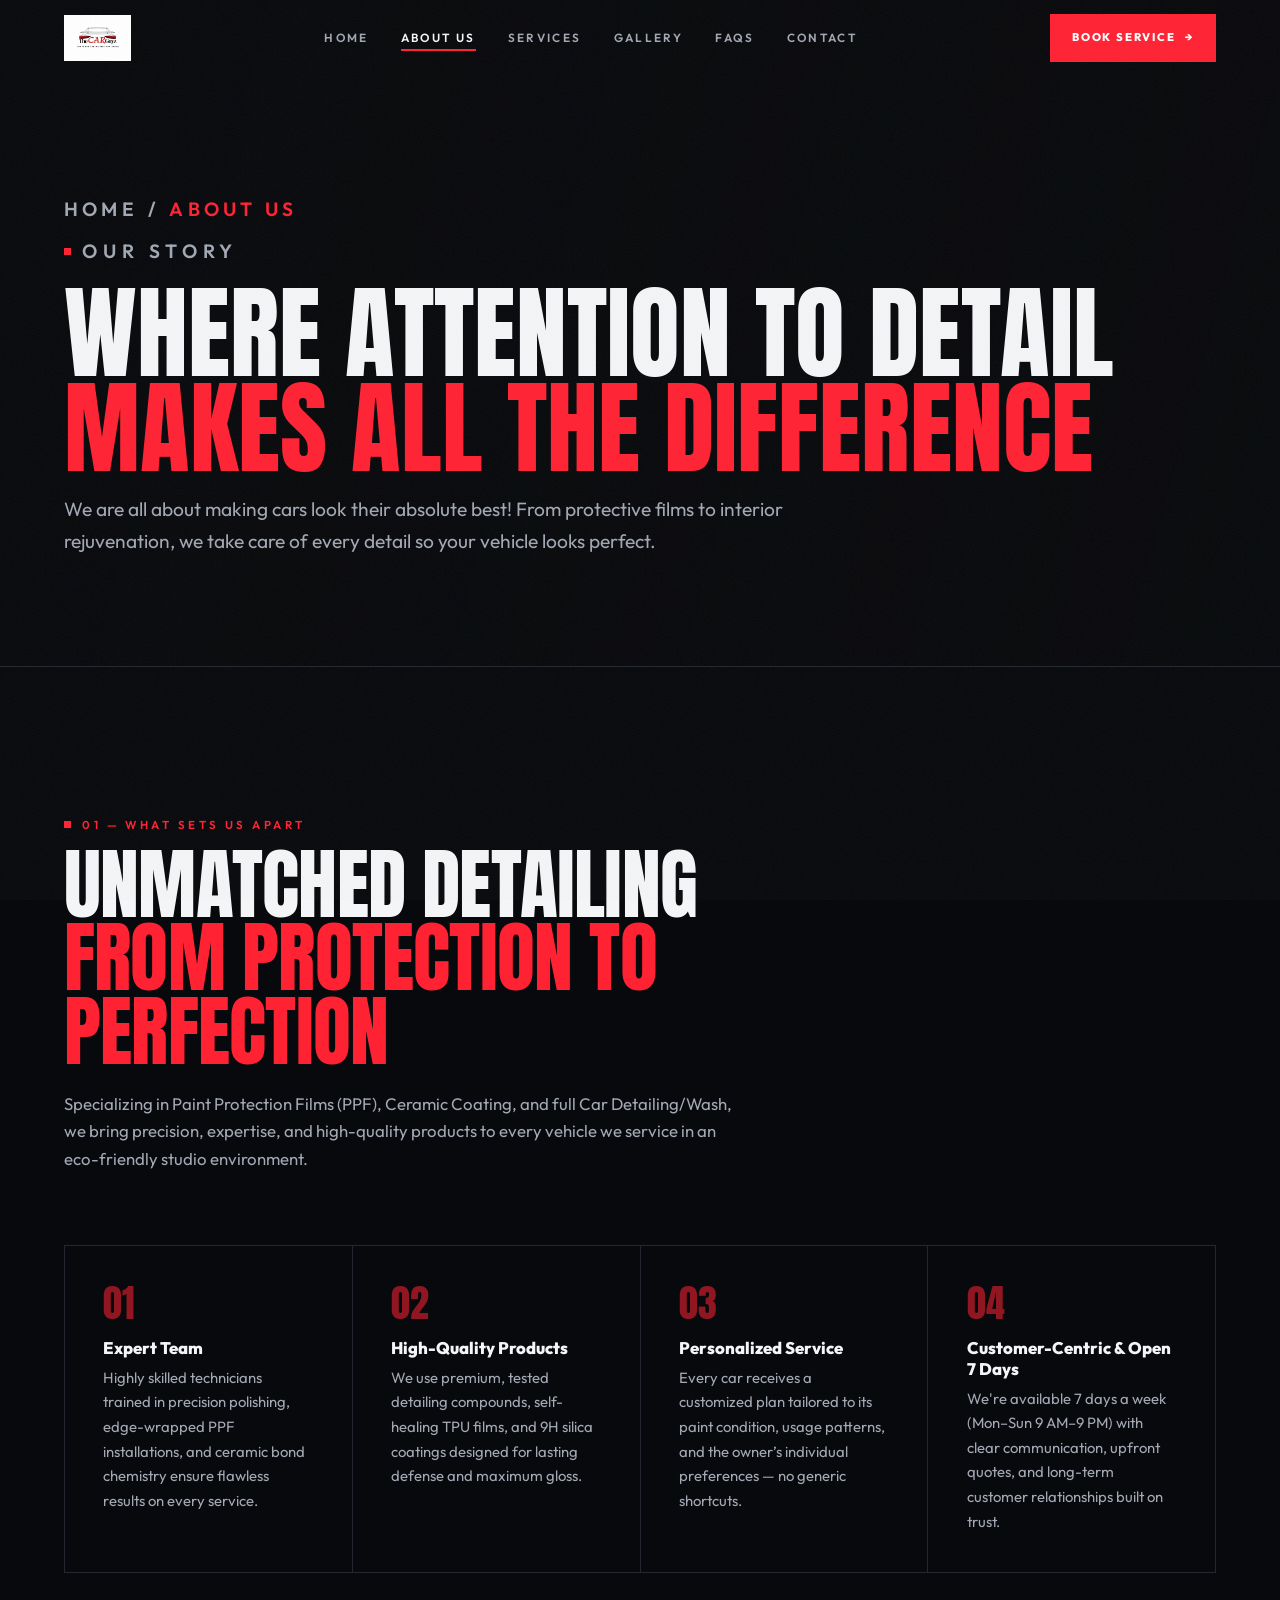
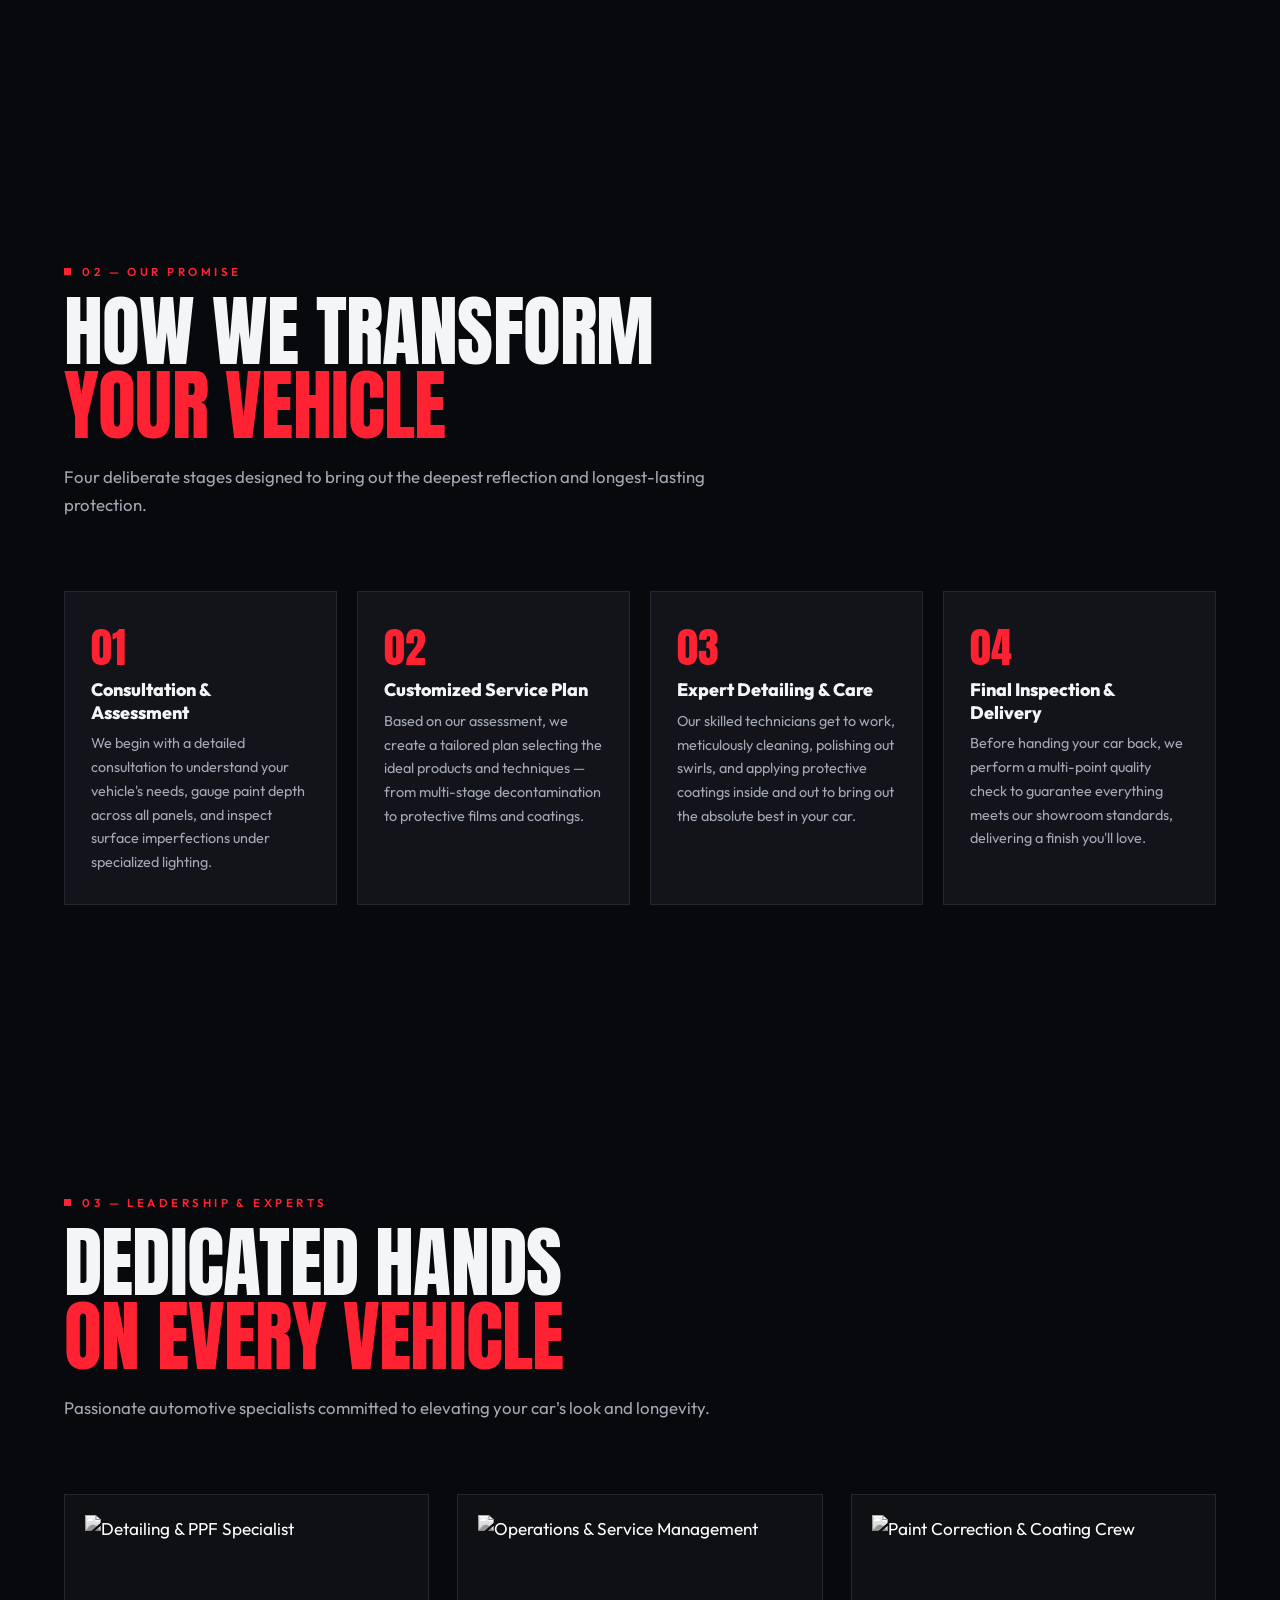
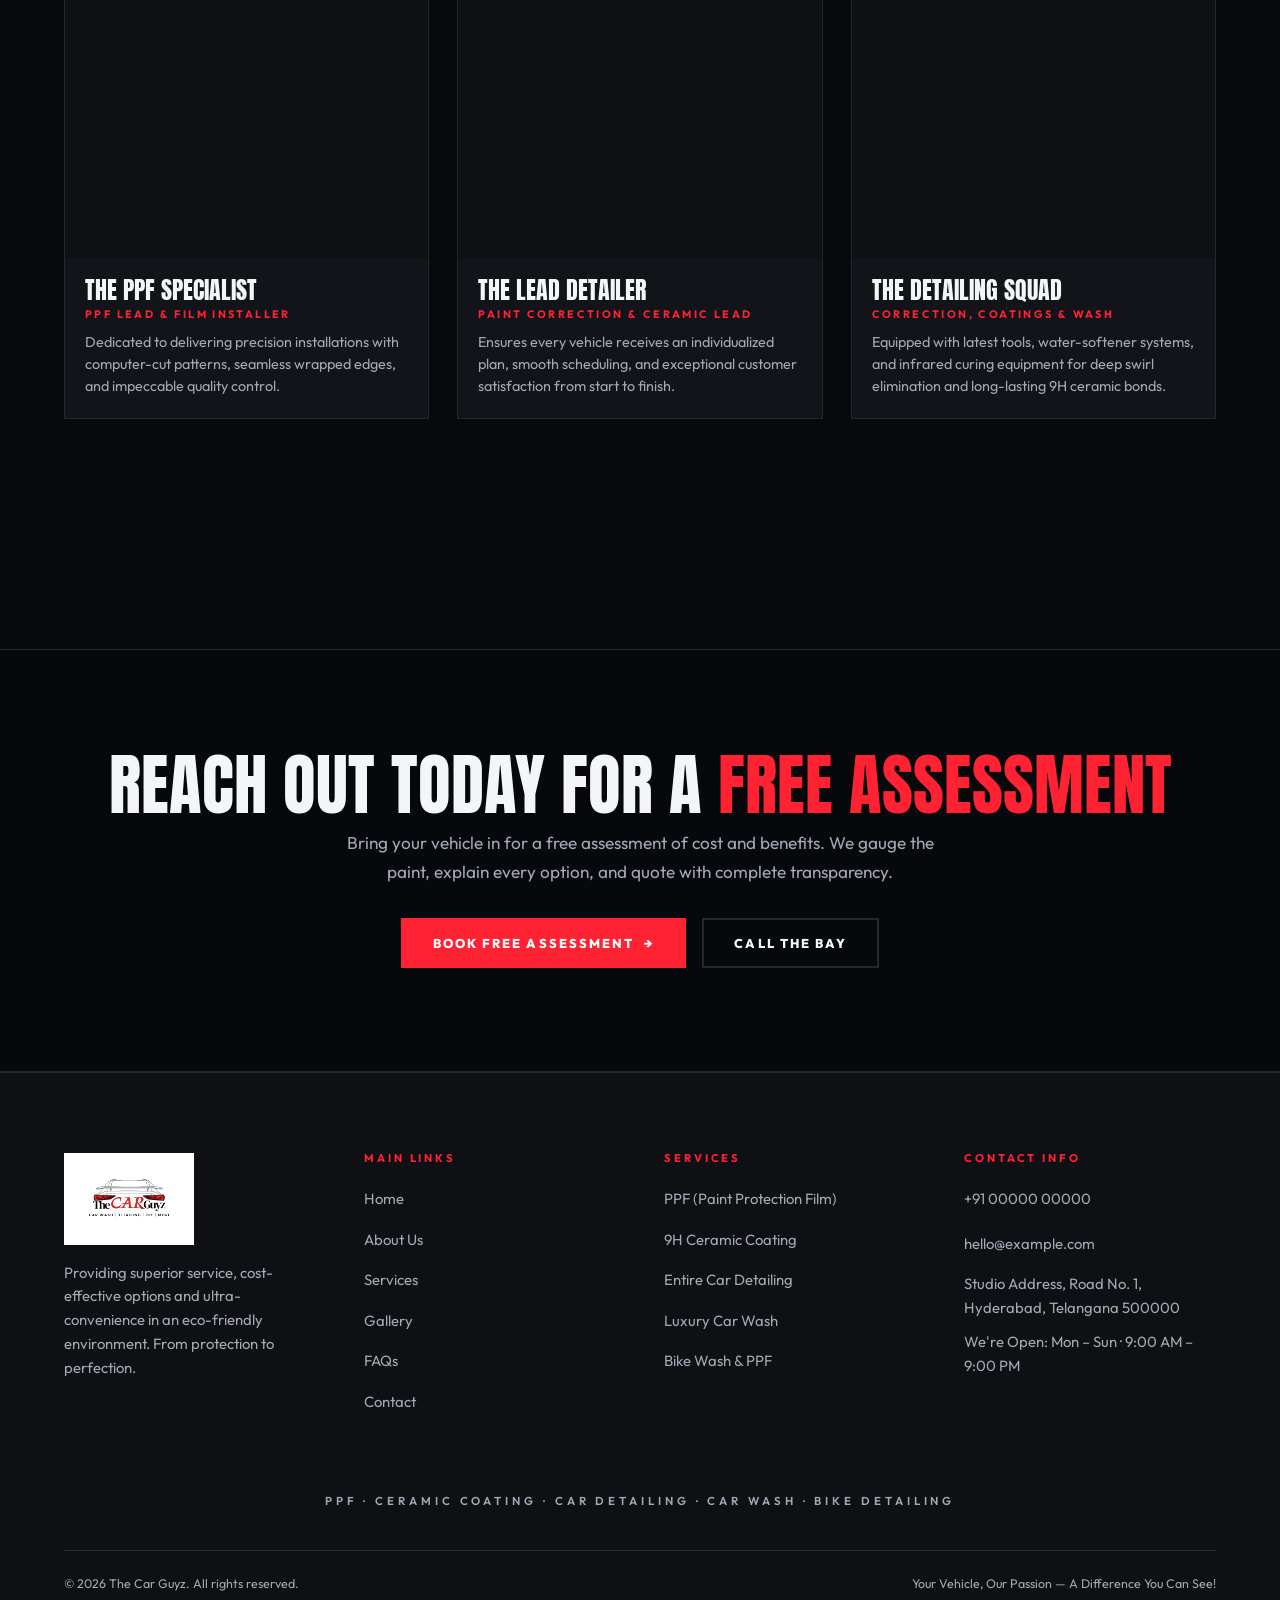
==== commit e7602114: "Fix the services page video/caption glitches and match reference content - Replace the mismatched ca" ====
--- a/about.html
+++ b/about.html
@@ -3,24 +3,24 @@
 <head>
 <meta charset="utf-8" />
 <meta name="viewport" content="width=device-width, initial-scale=1" />
-<title>About &mdash; The Car Guyz</title>
-<meta name="description" content="Nine years in the bay. How The Car Guyz work, what we measure, and who does the work." />
+<title>About Us &mdash; The Car Guyz | Ceramic &amp; PPF Center</title>
+<meta name="description" content="At The Car Guyz, we are passionate about delivering exceptional car care through top-tier detailing services, PPF, and Ceramic Coating." />
 <link rel="canonical" href="https://thecarguyz.vercel.app/about.html" />
 <meta name="robots" content="index, follow, max-image-preview:large" />
 <meta name="theme-color" content="#0b0c10" />
 
-<!-- what Google, WhatsApp, Instagram and the rest show when the page is shared -->
+<!-- Open Graph & Social sharing -->
 <meta property="og:type" content="website" />
 <meta property="og:site_name" content="The Car Guyz" />
 <meta property="og:locale" content="en_IN" />
 <meta property="og:url" content="https://thecarguyz.vercel.app/about.html" />
-<meta property="og:title" content="About &mdash; The Car Guyz" />
-<meta property="og:description" content="Nine years in the bay. How The Car Guyz work, what we measure, and who does the work." />
+<meta property="og:title" content="About Us &mdash; The Car Guyz | Ceramic &amp; PPF Center" />
+<meta property="og:description" content="At The Car Guyz, we are passionate about delivering exceptional car care through top-tier detailing services, PPF, and Ceramic Coating." />
 <meta property="og:image" content="https://thecarguyz.vercel.app/assets/logo.jpg" />
 <meta property="og:image:alt" content="The Car Guyz" />
 <meta name="twitter:card" content="summary_large_image" />
-<meta name="twitter:title" content="About &mdash; The Car Guyz" />
-<meta name="twitter:description" content="Nine years in the bay. How The Car Guyz work, what we measure, and who does the work." />
+<meta name="twitter:title" content="About Us &mdash; The Car Guyz | Ceramic &amp; PPF Center" />
+<meta name="twitter:description" content="At The Car Guyz, we are passionate about delivering exceptional car care through top-tier detailing services, PPF, and Ceramic Coating." />
 <meta name="twitter:image" content="https://thecarguyz.vercel.app/assets/logo.jpg" />
 <link rel="icon" href="assets/logo.jpg" />
 <link rel="preconnect" href="https://fonts.googleapis.com" />
@@ -37,99 +37,100 @@
   <a class="nav__brand" href="index.html"><img src="assets/logo.jpg" alt="The Car Guyz home" /></a>
   <nav class="nav__links" aria-label="Main">
     <a href="index.html">Home</a>
-    <a href="about.html" aria-current="page">About</a>
+    <a href="about.html" aria-current="page">About Us</a>
     <a href="services.html">Services</a>
     <a href="gallery.html">Gallery</a>
-    <a href="pricing.html">Pricing</a>
+    <a href="pricing.html">FAQs</a>
     <a href="contact.html">Contact</a>
   </nav>
-  <a class="btn btn--sm nav__cta" href="contact.html">Book Now <span aria-hidden="true">&rarr;</span></a>
+  <a class="btn btn--sm nav__cta" href="contact.html">Book Service <span aria-hidden="true">&rarr;</span></a>
   <button class="burger" id="burger" aria-label="Open menu" aria-expanded="false" aria-controls="mobilemenu"><i></i><i></i><i></i></button>
 </header>
 
 <div class="mobilemenu" id="mobilemenu" hidden>
   <a href="index.html">Home</a>
-  <a href="about.html" aria-current="page">About</a>
+  <a href="about.html" aria-current="page">About Us</a>
   <a href="services.html">Services</a>
   <a href="gallery.html">Gallery</a>
-  <a href="pricing.html">Pricing</a>
+  <a href="pricing.html">FAQs</a>
   <a href="contact.html">Contact</a>
-  <a href="contact.html" class="mobilemenu__cta">Book Now</a>
+  <a href="contact.html" class="mobilemenu__cta">Book Service</a>
 </div>
 
 <!-- ================= PAGE BANNER ================= -->
 <section class="phero" style="--shot:url('https://images.pexels.com/photos/6872178/pexels-photo-6872178.jpeg?auto=compress&cs=tinysrgb&w=1400')">
   <div class="phero__in">
-    <p class="crumbs"><a href="index.html">Home</a> / <span>About</span></p>
-    <p class="kicker" style="margin-top:1.4rem"><span class="dot" aria-hidden="true"></span>WHO WE ARE</p>
-    <h1>NINE YEARS<br /><em>IN THE BAY</em></h1>
-    <p>Four and a half thousand cars, one rule we have never broken: you get the honest assessment before you get the invoice.</p>
+    <p class="crumbs"><a href="index.html">Home</a> / <span>About Us</span></p>
+    <p class="kicker" style="margin-top:1.4rem"><span class="dot" aria-hidden="true"></span>OUR STORY</p>
+    <h1>WHERE ATTENTION TO DETAIL<br /><em>MAKES ALL THE DIFFERENCE</em></h1>
+    <p>We are all about making cars look their absolute best! From protective films to interior rejuvenation, we take care of every detail so your vehicle looks perfect.</p>
   </div>
 </section>
 
 <main>
 
+<!-- ================= WHAT SETS US APART ================= -->
 <section class="section">
   <header class="sec__head">
-    <p class="kicker reveal"><span class="dot" aria-hidden="true"></span>01 &mdash; THE SHOP</p>
-    <h2 class="sec__title reveal">A BAY BUILT<br /><em>AROUND THE LIGHT</em></h2>
-    <p class="sec__lead reveal">Most places wash a car. We take it apart optically &mdash; inspection light, paint-depth gauge, panel by panel &mdash; and we tell you what it actually needs. Sometimes that is less than you came in asking for, and we will say so.</p>
+    <p class="kicker reveal"><span class="dot" aria-hidden="true"></span>01 &mdash; WHAT SETS US APART</p>
+    <h2 class="sec__title reveal">UNMATCHED DETAILING<br /><em>FROM PROTECTION TO PERFECTION</em></h2>
+    <p class="sec__lead reveal">Specializing in Paint Protection Films (PPF), Ceramic Coating, and full Car Detailing/Wash, we bring precision, expertise, and high-quality products to every vehicle we service in an eco-friendly studio environment.</p>
   </header>
 
   <div class="why">
-    <div class="why__cell reveal"><b>01</b><h3>Honest assessment</h3><p>You get the paint-depth readings and the real condition of your car before a single machine is switched on. No mystery packages.</p></div>
-    <div class="why__cell reveal"><b>02</b><h3>Measured correction</h3><p>We remove defects, not your clear coat. Every pass is deliberate, every pass is logged, and we stop when the paint says stop.</p></div>
-    <div class="why__cell reveal"><b>03</b><h3>Sealed, dust-controlled bay</h3><p>Film and coating cure in a closed bay with filtered air. It is the difference between a finish that looks right and one that looks right under a torch.</p></div>
-    <div class="why__cell reveal"><b>04</b><h3>Protection that lasts</h3><p>Warranty-backed film and coating, an annual check-up in the calendar, and a maintenance plan you can actually follow.</p></div>
+    <div class="why__cell reveal"><b>01</b><h3>Expert Team</h3><p>Highly skilled technicians trained in precision polishing, edge-wrapped PPF installations, and ceramic bond chemistry ensure flawless results on every service.</p></div>
+    <div class="why__cell reveal"><b>02</b><h3>High-Quality Products</h3><p>We use premium, tested detailing compounds, self-healing TPU films, and 9H silica coatings designed for lasting defense and maximum gloss.</p></div>
+    <div class="why__cell reveal"><b>03</b><h3>Personalized Service</h3><p>Every car receives a customized plan tailored to its paint condition, usage patterns, and the owner’s individual preferences &mdash; no generic shortcuts.</p></div>
+    <div class="why__cell reveal"><b>04</b><h3>Customer-Centric &amp; Open 7 Days</h3><p>We're available 7 days a week (Mon&ndash;Sun 9 AM&ndash;9 PM) with clear communication, upfront quotes, and long-term customer relationships built on trust.</p></div>
   </div>
 </section>
 
-
+<!-- ================= THE 4-STEP ARC ================= -->
 <section class="section" id="process">
   <header class="sec__head">
-    <p class="kicker reveal"><span class="dot" aria-hidden="true"></span>02 &mdash; THE ARC</p>
-    <h2 class="sec__title reveal">HOW A CAR<br /><em>GETS REBORN</em></h2>
-    <p class="sec__lead reveal">Five stages, in this order, every time. Skipping one is how shops end up polishing grit into paint.</p>
+    <p class="kicker reveal"><span class="dot" aria-hidden="true"></span>02 &mdash; OUR PROMISE</p>
+    <h2 class="sec__title reveal">HOW WE TRANSFORM<br /><em>YOUR VEHICLE</em></h2>
+    <p class="sec__lead reveal">Four deliberate stages designed to bring out the deepest reflection and longest-lasting protection.</p>
   </header>
   <ol class="panels">
-    <li class="panel reveal"><span class="panel__num">01</span><h3>Inspection</h3><p>Paint depth gauged, defects mapped under 6000K light. You get the honest report, not the upsell.</p></li>
-    <li class="panel reveal"><span class="panel__num">02</span><h3>Decontamination</h3><p>Foam, iron fallout dissolve, tar removal and clay. Every embedded particle leaves before anything spins.</p></li>
-    <li class="panel reveal"><span class="panel__num">03</span><h3>Correction</h3><p>Cut, refine, finish. Measured passes only &mdash; we remove defects, not your clear coat.</p></li>
-    <li class="panel reveal"><span class="panel__num">04</span><h3>Protection</h3><p>Film laid or coating bonded, then cured in a sealed, dust-controlled bay. The barrier goes up.</p></li>
-    <li class="panel reveal"><span class="panel__num">05</span><h3>Handover</h3><p>Final QC walkaround with you, aftercare kit in the boot, and a maintenance plan that keeps it looking like this.</p></li>
+    <li class="panel reveal"><span class="panel__num">01</span><h3>Consultation &amp; Assessment</h3><p>We begin with a detailed consultation to understand your vehicle's needs, gauge paint depth across all panels, and inspect surface imperfections under specialized lighting.</p></li>
+    <li class="panel reveal"><span class="panel__num">02</span><h3>Customized Service Plan</h3><p>Based on our assessment, we create a tailored plan selecting the ideal products and techniques &mdash; from multi-stage decontamination to protective films and coatings.</p></li>
+    <li class="panel reveal"><span class="panel__num">03</span><h3>Expert Detailing &amp; Care</h3><p>Our skilled technicians get to work, meticulously cleaning, polishing out swirls, and applying protective coatings inside and out to bring out the absolute best in your car.</p></li>
+    <li class="panel reveal"><span class="panel__num">04</span><h3>Final Inspection &amp; Delivery</h3><p>Before handing your car back, we perform a multi-point quality check to guarantee everything meets our showroom standards, delivering a finish you'll love.</p></li>
   </ol>
 </section>
 
+<!-- ================= LEADERSHIP & CREW ================= -->
 <section class="section">
   <header class="sec__head">
-    <p class="kicker reveal"><span class="dot" aria-hidden="true"></span>03 &mdash; THE CREW</p>
-    <h2 class="sec__title reveal">THE HANDS ON<br /><em>YOUR PAINT</em></h2>
-    <p class="sec__lead reveal">Small team on purpose. The person who inspects your car is the person who finishes it.</p>
+    <p class="kicker reveal"><span class="dot" aria-hidden="true"></span>03 &mdash; LEADERSHIP &amp; EXPERTS</p>
+    <h2 class="sec__title reveal">DEDICATED HANDS<br /><em>ON EVERY VEHICLE</em></h2>
+    <p class="sec__lead reveal">Passionate automotive specialists committed to elevating your car's look and longevity.</p>
   </header>
 
   <div class="team">
     <article class="team__card reveal">
-      <div class="team__shot"><img src="https://images.pexels.com/photos/6872164/pexels-photo-6872164.jpeg?auto=compress&cs=tinysrgb&w=1400" alt="" loading="lazy" /></div>
+      <div class="team__shot"><img src="https://images.pexels.com/photos/6872164/pexels-photo-6872164.jpeg?auto=compress&cs=tinysrgb&w=1400" alt="Detailing & PPF Specialist" loading="lazy" /></div>
       <div>
-        <h3>The Lead</h3>
-        <p>Correction &amp; coating</p>
-        <span>Nine years on the polisher. Reads paint-depth gauges for a living and will talk you out of a second stage if your clear coat cannot take it.</span>
+        <h3>The PPF Specialist</h3>
+        <p>PPF Lead &amp; Film Installer</p>
+        <span>Dedicated to delivering precision installations with computer-cut patterns, seamless wrapped edges, and impeccable quality control.</span>
       </div>
     </article>
     <article class="team__card reveal">
-      <div class="team__shot"><img src="https://images.pexels.com/photos/6872176/pexels-photo-6872176.jpeg?auto=compress&cs=tinysrgb&w=1400" alt="" loading="lazy" /></div>
+      <div class="team__shot"><img src="https://images.pexels.com/photos/6872176/pexels-photo-6872176.jpeg?auto=compress&cs=tinysrgb&w=1400" alt="Operations & Service Management" loading="lazy" /></div>
       <div>
-        <h3>The Installer</h3>
-        <p>Paint protection film</p>
-        <span>Plotter patterns, wrapped edges, sealed bay. Has laid film on everything from a Thar to a Continental GT without a visible seam.</span>
+        <h3>The Lead Detailer</h3>
+        <p>Paint Correction &amp; Ceramic Lead</p>
+        <span>Ensures every vehicle receives an individualized plan, smooth scheduling, and exceptional customer satisfaction from start to finish.</span>
       </div>
     </article>
     <article class="team__card reveal">
-      <div class="team__shot"><img src="https://images.pexels.com/photos/3806249/pexels-photo-3806249.jpeg?auto=compress&cs=tinysrgb&w=1400" alt="" loading="lazy" /></div>
+      <div class="team__shot"><img src="https://images.pexels.com/photos/3806249/pexels-photo-3806249.jpeg?auto=compress&cs=tinysrgb&w=1400" alt="Paint Correction & Coating Crew" loading="lazy" /></div>
       <div>
-        <h3>The Wash Crew</h3>
-        <p>Decontamination &amp; interiors</p>
-        <span>Two buckets, grit guards, fresh mitts, and wheels off when the arches need it. The reason your paint stops collecting swirl marks the moment you switch to us.</span>
+        <h3>The Detailing Squad</h3>
+        <p>Correction, Coatings &amp; Wash</p>
+        <span>Equipped with latest tools, water-softener systems, and infrared curing equipment for deep swirl elimination and long-lasting 9H ceramic bonds.</span>
       </div>
     </article>
   </div>
@@ -139,10 +140,10 @@
 
 <!-- ================= CTA STRIP ================= -->
 <section class="strip" style="--shot:url('https://images.pexels.com/photos/6872162/pexels-photo-6872162.jpeg?auto=compress&cs=tinysrgb&w=1400')">
-  <h2>READY WHEN <em>YOU ARE</em></h2>
-  <p>Bring the car in for a free assessment. We will gauge the paint, show you the readings and quote from what we find.</p>
+  <h2>REACH OUT TODAY FOR A <em>FREE ASSESSMENT</em></h2>
+  <p>Bring your vehicle in for a free assessment of cost and benefits. We gauge the paint, explain every option, and quote with complete transparency.</p>
   <div class="strip__cta">
-    <a class="btn" href="contact.html">Book a Slot <span aria-hidden="true">&rarr;</span></a>
+    <a class="btn" href="contact.html">Book Free Assessment <span aria-hidden="true">&rarr;</span></a>
     <a class="btn btn--ghost" href="tel:+910000000000">Call the Bay</a>
   </div>
 </section>
@@ -152,39 +153,41 @@
   <div class="foot__cols">
     <div class="foot__col">
       <img class="foot__logo" src="assets/logo.jpg" alt="The Car Guyz" style="margin-bottom:1rem" />
-      <p>Car wash, detailing, paint protection film and ceramic coating. Every technique under one roof, one finish: perfect.</p>
+      <p>Providing superior service, cost-effective options and ultra-convenience in an eco-friendly environment. From protection to perfection.</p>
     </div>
     <div class="foot__col">
       <h4>Main Links</h4>
       <ul>
         <li><a href="index.html">Home</a></li>
-        <li><a href="about.html">About</a></li>
+        <li><a href="about.html">About Us</a></li>
         <li><a href="services.html">Services</a></li>
         <li><a href="gallery.html">Gallery</a></li>
-        <li><a href="pricing.html">Pricing</a></li>
+        <li><a href="pricing.html">FAQs</a></li>
         <li><a href="contact.html">Contact</a></li>
       </ul>
     </div>
     <div class="foot__col">
       <h4>Services</h4>
       <ul>
-        <li><a href="services.html#wash">Foam Cannon Wash</a></li>
-        <li><a href="services.html#detailing">Full Car Detailing</a></li>
-        <li><a href="services.html#ppf">Paint Protection Film</a></li>
-        <li><a href="services.html#ceramic">Ceramic Coating</a></li>
+        <li><a href="services.html#ppf">PPF (Paint Protection Film)</a></li>
+        <li><a href="services.html#ceramic">9H Ceramic Coating</a></li>
+        <li><a href="services.html#detailing">Entire Car Detailing</a></li>
+        <li><a href="services.html#wash">Luxury Car Wash</a></li>
+        <li><a href="services.html#bike">Bike Wash &amp; PPF</a></li>
       </ul>
     </div>
     <div class="foot__col">
       <h4>Contact Info</h4>
       <p><a href="tel:+910000000000">+91 00000 00000</a></p>
-      <p><a href="mailto:hello@thecarguyz.com">hello@thecarguyz.com</a></p>
-      <p>Mon&ndash;Sat &middot; 9:00&ndash;20:00<br />Sunday &middot; by appointment</p>
+      <p><a href="mailto:hello@example.com">hello@example.com</a></p>
+      <p>Studio Address, Road No. 1, Hyderabad, Telangana 500000</p>
+      <p>We're Open: Mon &ndash; Sun &middot; 9:00 AM &ndash; 9:00 PM</p>
     </div>
   </div>
-  <p class="foot__tag">CAR WASH | DETAILING | PPF | MORE</p>
+  <p class="foot__tag">PPF · CERAMIC COATING · CAR DETAILING · CAR WASH · BIKE DETAILING</p>
   <p class="foot__bottom">
     <span>&copy; <span id="yr"></span> The Car Guyz. All rights reserved.</span>
-    <span>Built for people who actually care about their car.</span>
+    <span>Your Vehicle, Our Passion &mdash; A Difference You Can See!</span>
   </p>
 </footer>
 
--- a/styles.css
+++ b/styles.css
@@ -769,8 +769,8 @@
 .svcrow__shot{position:relative;aspect-ratio:4/3;overflow:hidden;border:1px solid var(--line)}
 .svcrow__shot img{width:100%;height:100%;object-fit:cover;filter:grayscale(.3) contrast(1.06);transition:filter .5s ease,transform .7s cubic-bezier(.2,.7,.3,1)}
 .svcrow:hover .svcrow__shot img{filter:grayscale(0);transform:scale(1.04)}
-.svcrow__shot span{
-  position:absolute;top:0;left:0;padding:.55rem .9rem;background:var(--accent);color:#fff;
+.svcrow__shot > span{
+  position:absolute;top:0;left:0;z-index:3;padding:.55rem .9rem;background:var(--accent);color:#fff;
   font:800 .68rem/1 var(--body);letter-spacing:.2em;
 }
 .svcrow h3{margin:.35rem 0 .2rem;font:400 clamp(1.9rem,4.5vw,3.1rem)/1 var(--display);text-transform:uppercase}
@@ -946,3 +946,245 @@
   .proc__panel{flex-basis:min(180px,64vw)}
   .proc__frame{aspect-ratio:3/4}
 }
+
+/* ============================================================
+   SERVICE VIDEO MODAL & INTERACTIVE PLAY TRIGGER
+   ============================================================ */
+.svcrow__shot{cursor:pointer}
+.svcrow__shot:hover .svcrow__play i{transform:scale(1.12);background:var(--accent)}
+.svcrow__shot:hover .svcrow__play{background:rgba(8,9,12,.92);border-color:var(--accent)}
+
+.svcrow__play{
+  position:absolute;inset:0;display:flex;flex-direction:column;align-items:center;justify-content:center;
+  gap:.6rem;background:rgba(8,9,12,.4);backdrop-filter:blur(2px);
+  transition:background var(--t),border-color var(--t);
+  z-index:2;
+}
+.svcrow__play i{
+  width:56px;height:56px;border-radius:50%;background:rgba(255,34,51,.9);
+  display:flex;align-items:center;justify-content:center;color:#fff;font-style:normal;
+  box-shadow:0 0 24px rgba(255,34,51,.55);
+  transition:transform var(--t),background var(--t);
+}
+.svcrow__play i svg{width:18px;height:18px;fill:#fff;margin-left:3px}
+.svcrow__play span{
+  font:800 .68rem/1 var(--body);letter-spacing:.22em;text-transform:uppercase;color:#fff;
+  background:rgba(8,9,12,.75);padding:.4rem .8rem;border:1px solid rgba(255,255,255,.15);
+}
+
+.svcrow__actions{
+  display:flex;flex-wrap:wrap;align-items:center;gap:.75rem;margin-top:1.25rem;
+}
+
+/* Modal Backdrop */
+.svcmodal{
+  position:fixed;inset:0;z-index:9999;
+  display:flex;align-items:center;justify-content:center;
+  background:rgba(5,6,9,.88);backdrop-filter:blur(14px);
+  opacity:0;pointer-events:none;transition:opacity .3s ease;
+  padding:var(--gut);
+}
+.svcmodal.is-open{opacity:1;pointer-events:auto}
+
+.svcmodal__dialog{
+  position:relative;width:100%;max-width:820px;max-height:90vh;
+  overflow-y:auto;background:var(--bg);border:1px solid var(--line);
+  box-shadow:0 24px 70px rgba(0,0,0,.85), 0 0 40px rgba(255,34,51,.18);
+  transform:scale(.94) translateY(12px);
+  transition:transform .35s cubic-bezier(.2,.8,.2,1);
+  display:flex;flex-direction:column;
+}
+.svcmodal.is-open .svcmodal__dialog{transform:scale(1) translateY(0)}
+
+.svcmodal__head{
+  display:flex;align-items:flex-start;justify-content:space-between;gap:1rem;
+  padding:1.2rem 1.5rem;border-bottom:1px solid var(--line);background:var(--surface);
+}
+.svcmodal__head h3{
+  margin:0;font:400 clamp(1.4rem,3vw,2rem)/1.1 var(--display);text-transform:uppercase;
+}
+.svcmodal__head p{
+  margin:.25rem 0 0;color:var(--accent);font:700 .66rem/1 var(--body);letter-spacing:.22em;text-transform:uppercase;
+}
+.svcmodal__close{
+  background:transparent;border:1px solid var(--line);color:var(--fg);
+  width:36px;height:36px;display:flex;align-items:center;justify-content:center;
+  font-size:1.2rem;cursor:pointer;transition:background var(--t),border-color var(--t),color var(--t);
+  flex-shrink:0;
+}
+.svcmodal__close:hover,.svcmodal__close:focus-visible{background:var(--accent);border-color:var(--accent);color:#fff}
+
+.svcmodal__video-wrap{
+  position:relative;aspect-ratio:16/9;background:#000;overflow:hidden;
+}
+.svcmodal__video,.svcmodal__image{
+  width:100%;height:100%;object-fit:cover;display:block;
+}
+.svcmodal__video[hidden],.svcmodal__image[hidden]{display:none}
+
+.svcmodal__body{
+  padding:1.4rem 1.5rem 1.75rem;display:flex;flex-direction:column;gap:1rem;
+}
+.svcmodal__body p{
+  margin:0;color:var(--muted);font-size:.96rem;line-height:1.6;
+}
+.svcmodal__specs{
+  display:flex;flex-wrap:wrap;gap:.6rem;margin:0;padding:0;list-style:none;
+}
+.svcmodal__specs li{
+  padding:.45rem .8rem;border:1px solid var(--line);background:var(--surface);
+  font:700 .66rem/1 var(--body);letter-spacing:.14em;text-transform:uppercase;color:var(--fg);
+}
+.svcmodal__specs li em{font-style:normal;color:var(--accent)}
+
+.svcmodal__steps{
+  display:grid;gap:.9rem;margin:0;padding:0;list-style:none;counter-reset:svcstep;
+}
+.svcmodal__steps li{
+  position:relative;padding-left:2.4rem;counter-increment:svcstep;
+}
+.svcmodal__steps li::before{
+  content:counter(svcstep);
+  position:absolute;left:0;top:0;width:1.6rem;height:1.6rem;
+  display:flex;align-items:center;justify-content:center;
+  border:1px solid var(--line);color:var(--accent);
+  font:700 .75rem/1 var(--body);
+}
+.svcmodal__steps b{
+  display:block;font:700 .78rem/1.2 var(--body);letter-spacing:.04em;
+  text-transform:uppercase;color:var(--fg);margin-bottom:.2rem;
+}
+.svcmodal__steps span{display:block;color:var(--muted);font-size:.9rem;line-height:1.55}
+
+.svcmodal__foot{
+  display:flex;flex-wrap:wrap;align-items:center;justify-content:space-between;gap:1rem;
+  padding-top:1rem;border-top:1px solid var(--line);
+}
+
+/* ============================================================
+   SERVICE DETAIL PAGE STYLES
+   ============================================================ */
+.detail-layout{
+  display:grid;grid-template-columns:1fr 340px;gap:clamp(2rem,4vw,3.5rem);
+  align-items:start;
+}
+@media (max-width:980px){
+  .detail-layout{grid-template-columns:1fr}
+}
+
+/* Main Detail Content */
+.detail-main{display:flex;flex-direction:column;gap:2.5rem}
+
+.detail-media{
+  position:relative;background:#000;border:1px solid var(--line);
+  overflow:hidden;box-shadow:0 12px 36px rgba(0,0,0,.6);
+}
+.detail-media video{
+  width:100%;aspect-ratio:16/9;object-fit:cover;display:block;
+}
+.detail-media__tag{
+  position:absolute;top:1rem;left:1rem;z-index:2;
+  background:rgba(8,9,12,.85);border:1px solid rgba(255,255,255,.15);
+  padding:.4rem .8rem;font:800 .68rem/1 var(--body);letter-spacing:.2em;
+  text-transform:uppercase;color:var(--fg);
+}
+.detail-media__tag span{color:var(--accent)}
+
+.detail-block h2{
+  font:400 clamp(1.8rem,4vw,2.5rem)/1.15 var(--display);
+  text-transform:uppercase;margin:0 0 1rem;
+}
+.detail-block h2 em{font-style:normal;color:var(--accent)}
+.detail-block p{color:var(--muted);font-size:1.02rem;line-height:1.75;margin:0 0 1.2rem}
+.detail-block p:last-child{margin-bottom:0}
+
+/* Benefits Grid */
+.detail-benefits{
+  display:grid;grid-template-columns:repeat(auto-fit,minmax(280px,1fr));gap:1rem;margin-top:1.2rem;
+}
+.benefit-card{
+  display:flex;align-items:flex-start;gap:.9rem;
+  padding:1.2rem;background:var(--surface);border:1px solid var(--line);
+  transition:border-color var(--t),transform var(--t);
+}
+.benefit-card:hover{border-color:var(--accent);transform:translateY(-2px)}
+.benefit-card__icon{
+  flex-shrink:0;width:32px;height:32px;border-radius:50%;
+  background:rgba(255,34,51,.15);border:1px solid var(--accent);
+  color:var(--accent);display:flex;align-items:center;justify-content:center;
+  font-weight:900;font-size:.9rem;
+}
+.benefit-card__text{font-size:.92rem;line-height:1.5;color:var(--fg)}
+
+/* How We Work 4-Step Cards */
+.work-steps{
+  display:grid;grid-template-columns:repeat(auto-fit,minmax(260px,1fr));gap:1.25rem;margin-top:1.5rem;
+}
+.work-step{
+  background:var(--surface);border:1px solid var(--line);
+  padding:1.6rem 1.4rem;position:relative;
+  transition:border-color var(--t),transform var(--t);
+}
+.work-step:hover{border-color:var(--accent);transform:translateY(-3px)}
+.work-step__num{
+  font:400 2.2rem/1 var(--display);color:var(--accent);margin-bottom:.5rem;
+  display:flex;align-items:center;justify-content:space-between;
+}
+.work-step__num i{
+  font-style:normal;font-size:1rem;color:var(--muted);font-family:var(--body);
+  font-weight:700;letter-spacing:.1em;
+}
+.work-step h4{
+  font:800 1.05rem/1.3 var(--body);letter-spacing:.06em;text-transform:uppercase;
+  margin:0 0 .6rem;color:var(--fg);
+}
+.work-step p{
+  margin:0;font-size:.88rem;line-height:1.6;color:var(--muted);
+}
+
+/* Sidebar Elements */
+.detail-sidebar{
+  display:flex;flex-direction:column;gap:2rem;position:sticky;top:6rem;
+}
+.sidebar-box{
+  background:var(--surface);border:1px solid var(--line);padding:1.6rem;
+}
+.sidebar-box h4{
+  font:400 1.4rem/1.2 var(--display);text-transform:uppercase;margin:0 0 1.2rem;
+  padding-bottom:.6rem;border-bottom:1px solid var(--line);
+  display:flex;align-items:center;gap:.6rem;
+}
+.sidebar-box h4::before{
+  content:"";width:8px;height:8px;background:var(--accent);display:inline-block;
+}
+
+.svc-cat-list{list-style:none;margin:0;padding:0;display:flex;flex-direction:column;gap:.5rem}
+.svc-cat-list a{
+  display:flex;align-items:center;justify-content:space-between;
+  padding:.8rem 1rem;background:var(--bg);border:1px solid var(--line);
+  text-decoration:none;font:700 .82rem/1 var(--body);letter-spacing:.12em;
+  text-transform:uppercase;color:var(--fg);transition:all var(--t);
+}
+.svc-cat-list a:hover,.svc-cat-list a.is-active{
+  border-color:var(--accent);background:var(--accent);color:#fff;
+  transform:translateX(4px);
+}
+.svc-cat-list a span{font-size:1rem}
+
+.sidebar-promo{
+  background:linear-gradient(145deg,#12141a,#1e080b);
+  border:1px solid var(--accent);padding:2rem 1.6rem;text-align:center;
+}
+.sidebar-promo h4{
+  font:400 1.6rem/1.15 var(--display);text-transform:uppercase;margin:0 0 .8rem;
+}
+.sidebar-promo h4 em{font-style:normal;color:var(--accent)}
+.sidebar-promo p{
+  font-size:.9rem;color:var(--muted);line-height:1.6;margin:0 0 1.4rem;
+}
+
+.sidebar-contact-info{display:flex;flex-direction:column;gap:.8rem;font-size:.88rem;color:var(--muted)}
+.sidebar-contact-info strong{color:var(--fg);font-size:.8rem;letter-spacing:.1em;text-transform:uppercase}
+.sidebar-contact-info a{color:var(--accent);text-decoration:none}
+
+
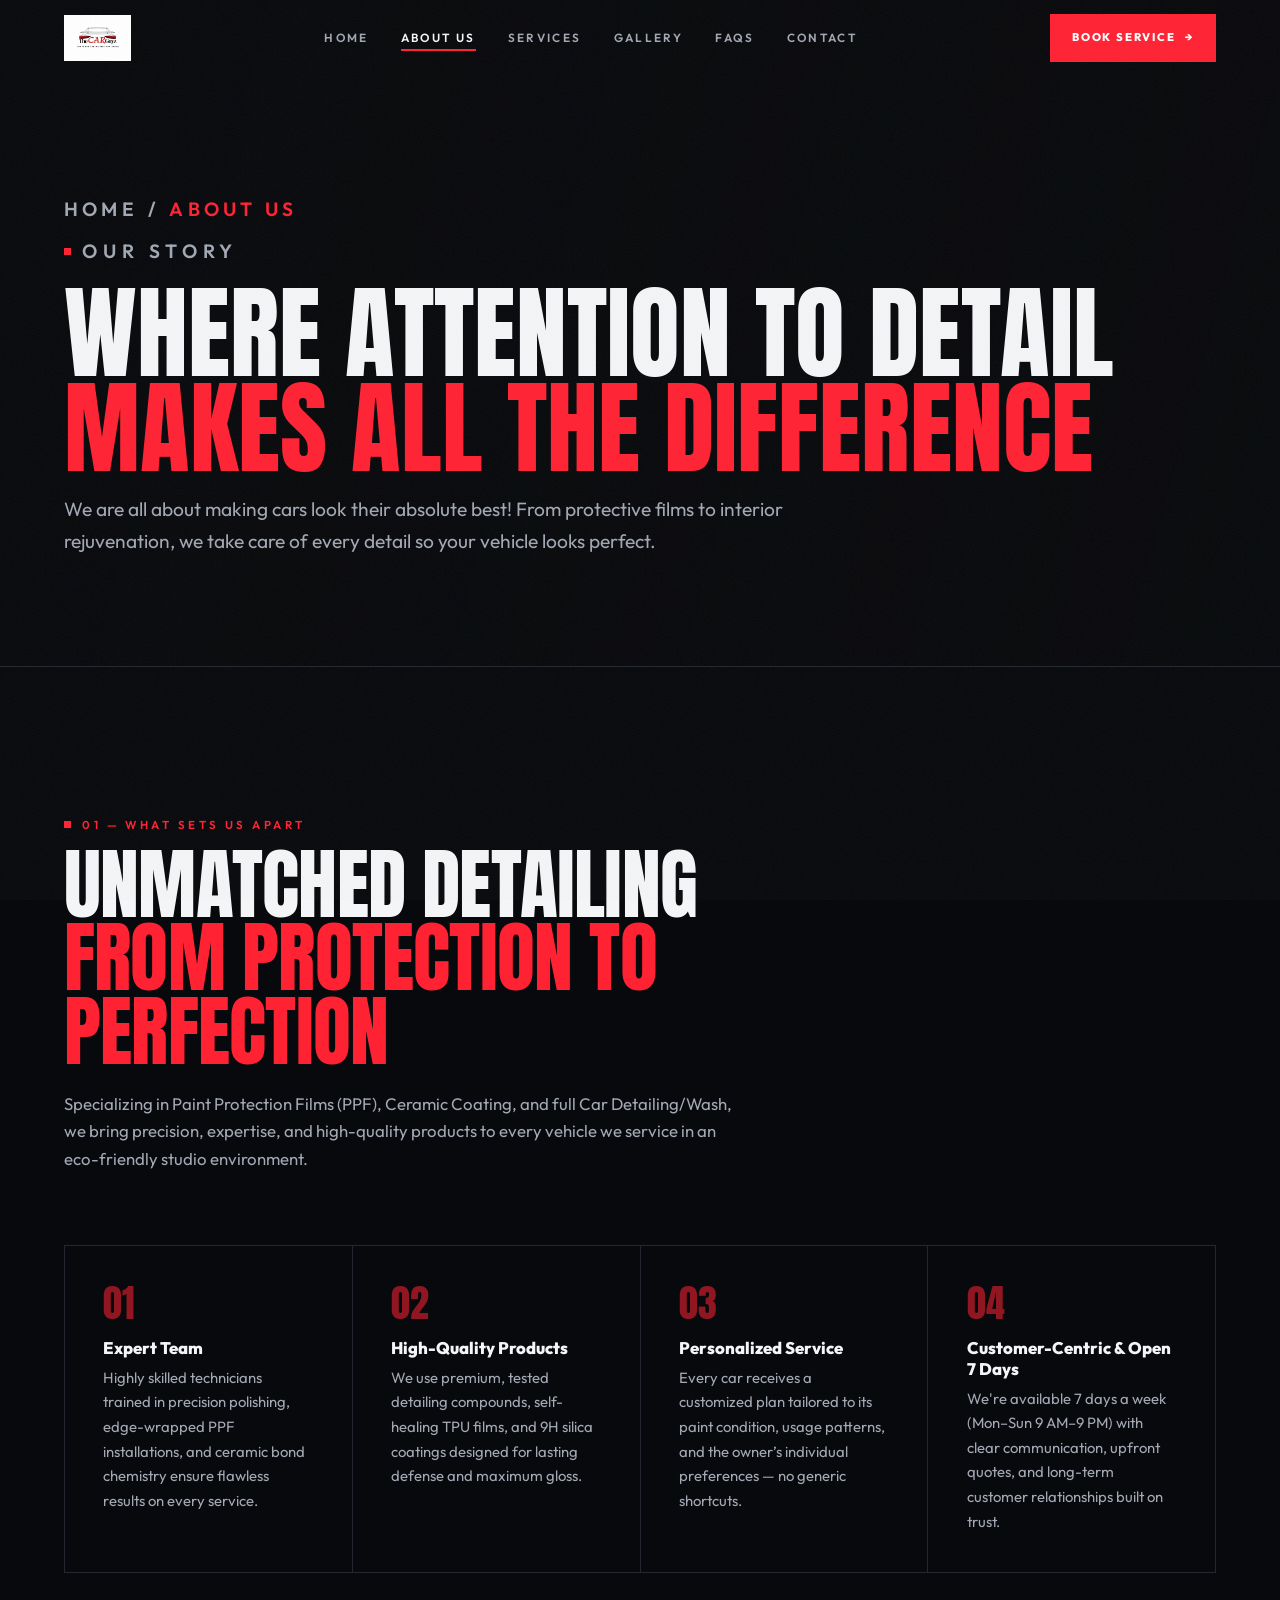
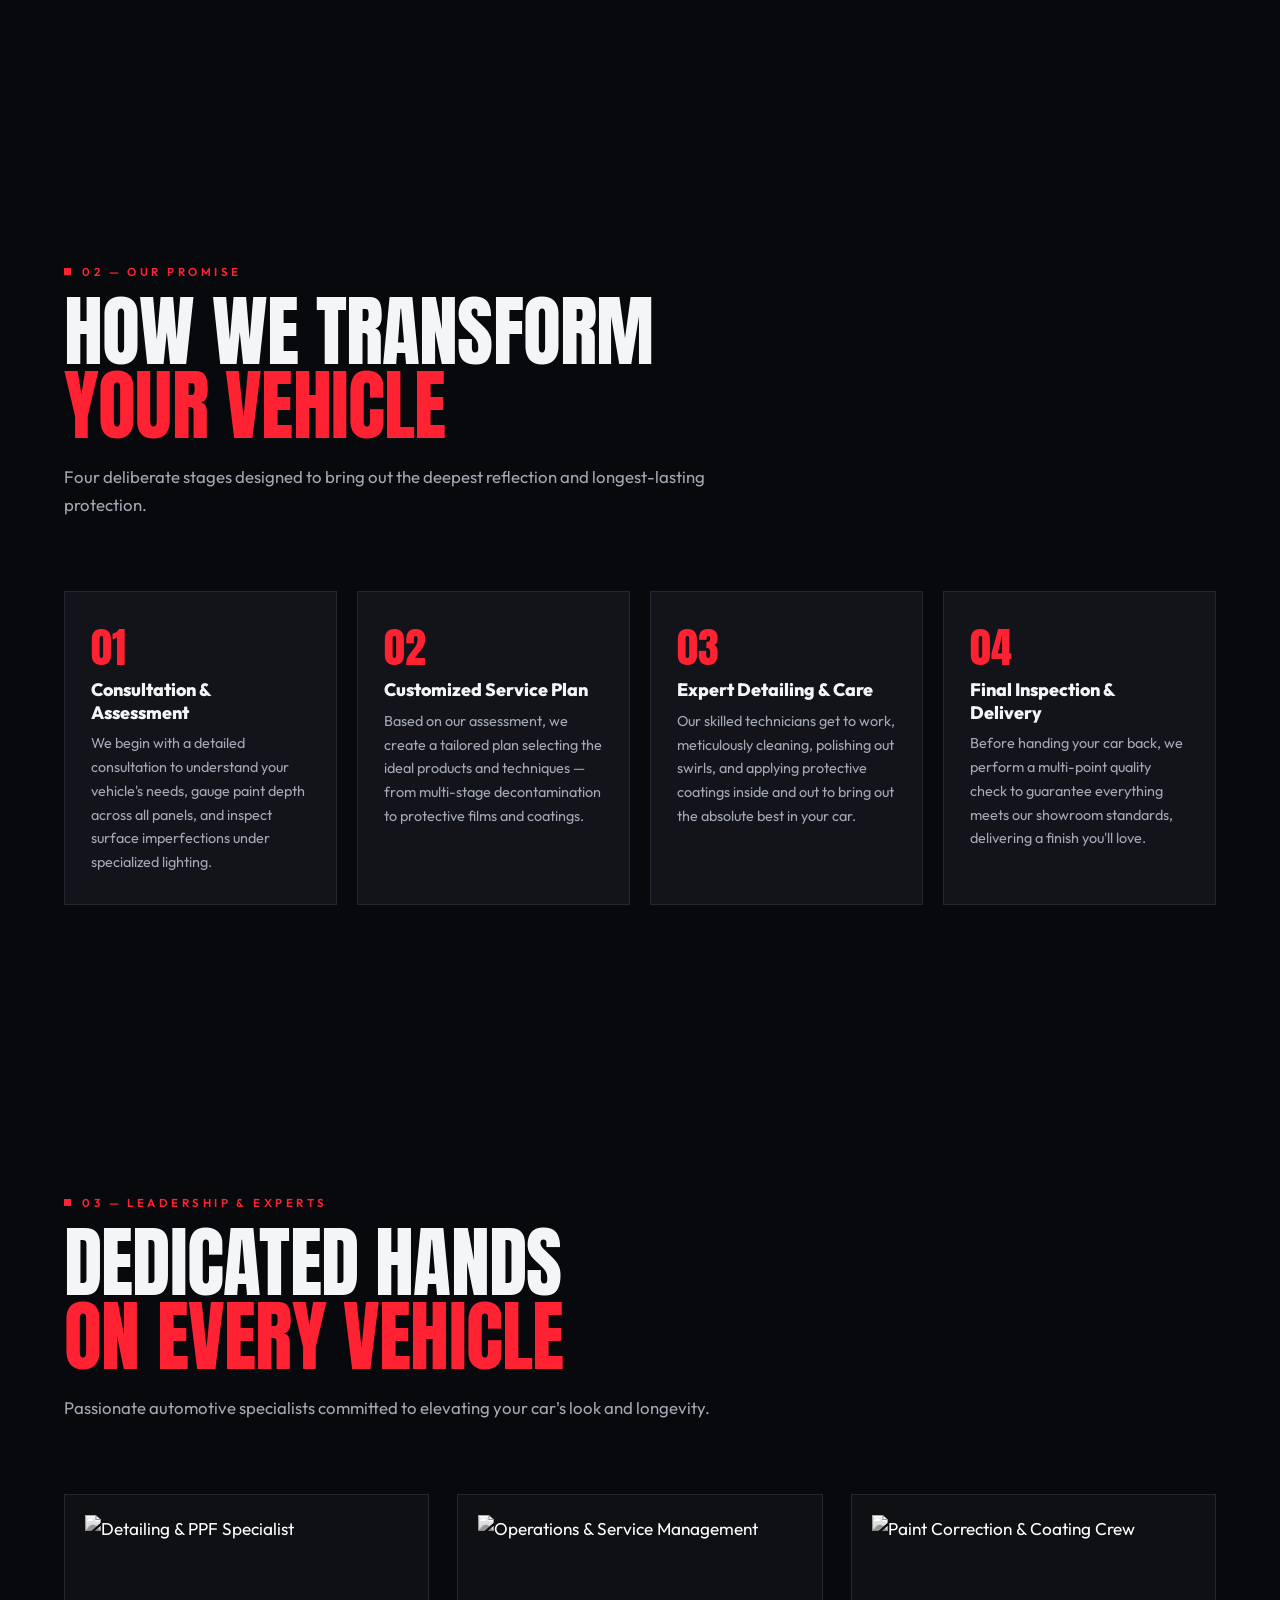
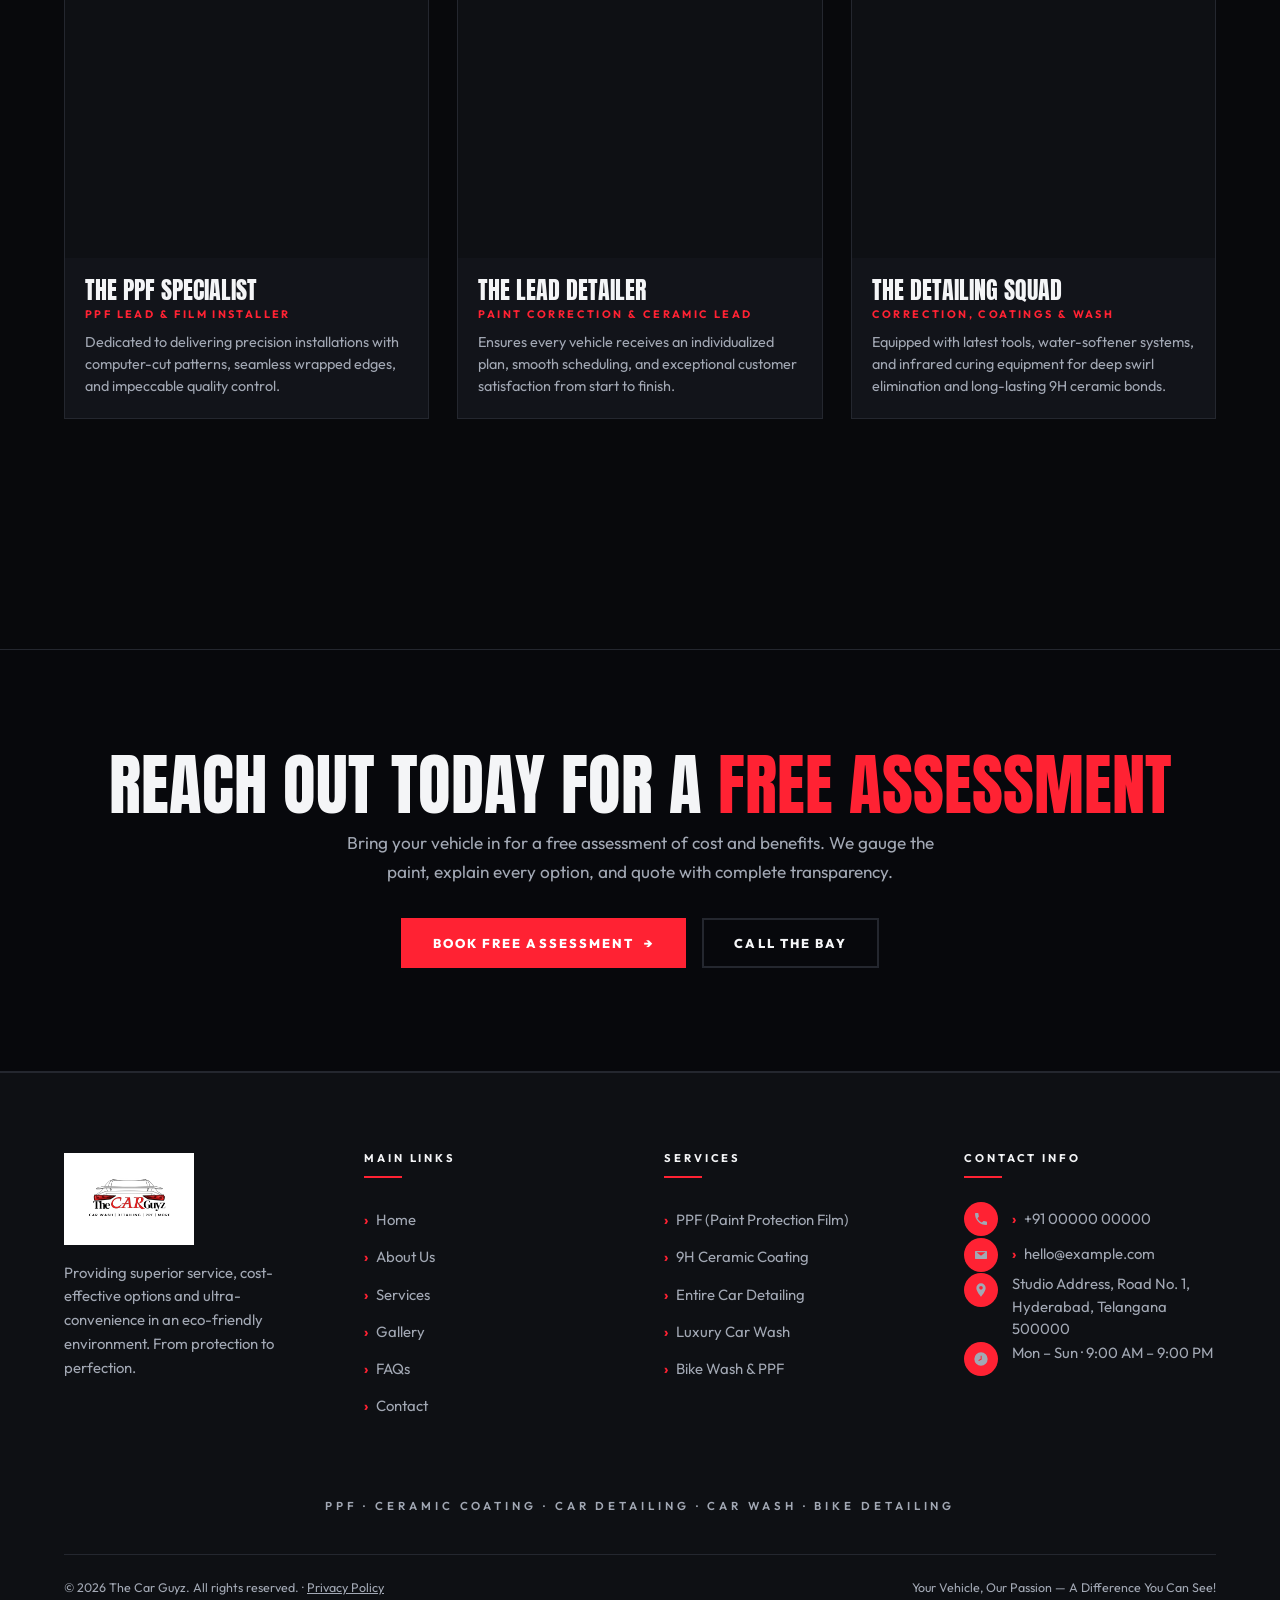
==== commit 55f7df8a: "Add privacy policy page and redesign footer Adds an original privacy policy page (sticky section nav" ====
--- a/about.html
+++ b/about.html
@@ -40,7 +40,7 @@
     <a href="about.html" aria-current="page">About Us</a>
     <a href="services.html">Services</a>
     <a href="gallery.html">Gallery</a>
-    <a href="pricing.html">FAQs</a>
+    <a href="faq.html">FAQs</a>
     <a href="contact.html">Contact</a>
   </nav>
   <a class="btn btn--sm nav__cta" href="contact.html">Book Service <span aria-hidden="true">&rarr;</span></a>
@@ -52,7 +52,7 @@
   <a href="about.html" aria-current="page">About Us</a>
   <a href="services.html">Services</a>
   <a href="gallery.html">Gallery</a>
-  <a href="pricing.html">FAQs</a>
+  <a href="faq.html">FAQs</a>
   <a href="contact.html">Contact</a>
   <a href="contact.html" class="mobilemenu__cta">Book Service</a>
 </div>
@@ -162,7 +162,7 @@
         <li><a href="about.html">About Us</a></li>
         <li><a href="services.html">Services</a></li>
         <li><a href="gallery.html">Gallery</a></li>
-        <li><a href="pricing.html">FAQs</a></li>
+        <li><a href="faq.html">FAQs</a></li>
         <li><a href="contact.html">Contact</a></li>
       </ul>
     </div>
@@ -178,15 +178,17 @@
     </div>
     <div class="foot__col">
       <h4>Contact Info</h4>
-      <p><a href="tel:+910000000000">+91 00000 00000</a></p>
-      <p><a href="mailto:hello@example.com">hello@example.com</a></p>
-      <p>Studio Address, Road No. 1, Hyderabad, Telangana 500000</p>
-      <p>We're Open: Mon &ndash; Sun &middot; 9:00 AM &ndash; 9:00 PM</p>
+      <ul class="foot__contact">
+        <li><span class="foot__badge" aria-hidden="true"><svg viewBox="0 0 24 24"><path d="M6.6 10.8c1.4 2.8 3.8 5.2 6.6 6.6l2.2-2.2c.3-.3.7-.4 1-.2 1.1.4 2.3.6 3.6.6.6 0 1 .4 1 1V20c0 .6-.4 1-1 1C10.6 21 3 13.4 3 4c0-.6.4-1 1-1h3.2c.6 0 1 .4 1 1 0 1.3.2 2.5.6 3.6.1.4 0 .8-.2 1l-2 2.2z"/></svg></span><a href="tel:+910000000000">+91 00000 00000</a></li>
+        <li><span class="foot__badge" aria-hidden="true"><svg viewBox="0 0 24 24"><path d="M4 6h16a1 1 0 0 1 1 1v10a1 1 0 0 1-1 1H4a1 1 0 0 1-1-1V7a1 1 0 0 1 1-1zm1.4 2L12 13l6.6-5H5.4z"/></svg></span><a href="mailto:hello@example.com">hello@example.com</a></li>
+        <li><span class="foot__badge" aria-hidden="true"><svg viewBox="0 0 24 24"><path d="M12 2a7 7 0 0 0-7 7c0 5.3 7 13 7 13s7-7.7 7-13a7 7 0 0 0-7-7zm0 9.5A2.5 2.5 0 1 1 12 6a2.5 2.5 0 0 1 0 5.5z"/></svg></span><span>Studio Address, Road No. 1, Hyderabad, Telangana 500000</span></li>
+        <li><span class="foot__badge" aria-hidden="true"><svg viewBox="0 0 24 24"><path d="M12 2a10 10 0 1 0 0 20 10 10 0 0 0 0-20zm1 10.6-4.2 2.5-.8-1.3 3.5-2.1V7h1.5v5.6z"/></svg></span><span>Mon &ndash; Sun &middot; 9:00 AM &ndash; 9:00 PM</span></li>
+      </ul>
     </div>
   </div>
   <p class="foot__tag">PPF · CERAMIC COATING · CAR DETAILING · CAR WASH · BIKE DETAILING</p>
   <p class="foot__bottom">
-    <span>&copy; <span id="yr"></span> The Car Guyz. All rights reserved.</span>
+    <span>&copy; <span id="yr"></span> The Car Guyz. All rights reserved. &middot; <a href="privacy.html">Privacy Policy</a></span>
     <span>Your Vehicle, Our Passion &mdash; A Difference You Can See!</span>
   </p>
 </footer>
--- a/styles.css
+++ b/styles.css
@@ -239,6 +239,28 @@
 .sec__title em{font-style:normal;color:var(--accent)}
 .sec__lead{margin:1.3rem 0 0;color:var(--muted);font-size:1.05rem}
 .note{margin:2.5rem 0 0;color:var(--muted);font-size:.9rem;text-align:center}
+
+/* ===================== LEGAL / PRIVACY PAGE ===================== */
+.legal{max-width:var(--maxw);margin-inline:auto;padding:clamp(4rem,9vw,7rem) var(--gut) clamp(5rem,10vw,8rem);display:grid;grid-template-columns:240px 1fr;gap:clamp(2.5rem,5vw,5rem);align-items:start}
+.legal__nav{position:sticky;top:6.5rem;display:flex;flex-direction:column;gap:.1rem;border-left:1px solid var(--line);padding-left:1.1rem}
+.legal__nav a{display:block;padding:.5rem 0;font-size:.85rem;color:var(--muted);text-decoration:none;border-left:2px solid transparent;margin-left:-1.15rem;padding-left:1.1rem;transition:color var(--t),border-color var(--t)}
+.legal__nav a:hover{color:var(--fg)}
+.legal__nav a.is-active{color:var(--fg);border-left-color:var(--accent)}
+.legal__updated{display:inline-flex;align-items:center;gap:.6rem;margin:0 0 2.8rem;font:600 .72rem/1 var(--body);letter-spacing:.2em;color:var(--muted);text-transform:uppercase}
+.legal__updated .dot{width:7px;height:7px;border-radius:50%;background:var(--accent);box-shadow:0 0 10px var(--accent)}
+.legal__intro{margin:0 0 clamp(3rem,6vw,4.5rem);max-width:68ch;color:var(--muted);font-size:1.05rem}
+.legal__sec{max-width:68ch;padding:clamp(2.2rem,4vw,2.8rem) 0;border-top:1px solid var(--line)}
+.legal__sec:first-of-type{border-top:none;padding-top:0}
+.legal__sec h2{margin:0 0 1rem;font:400 clamp(1.5rem,3vw,2rem)/1.1 var(--display);text-transform:uppercase;letter-spacing:-.01em;scroll-margin-top:6.5rem}
+.legal__sec p{margin:0 0 1rem;color:var(--muted)}
+.legal__sec p:last-child{margin-bottom:0}
+.legal__sec a{color:var(--accent);text-decoration:underline;text-underline-offset:.2em}
+@media (max-width:860px){
+  .legal{grid-template-columns:1fr}
+  .legal__nav{position:static;display:grid;grid-template-columns:repeat(2,1fr);gap:.2rem .8rem;border-left:none;padding-left:0;margin-bottom:1rem}
+  .legal__nav a{border-left:none;margin-left:0;padding-left:0;border-bottom:2px solid transparent}
+  .legal__nav a.is-active{border-left:none;border-bottom-color:var(--accent)}
+}
 
 /* ===================== SERVICE CARDS ===================== */
 .cards{display:grid;grid-template-columns:repeat(auto-fit,minmax(310px,1fr));gap:1px;background:var(--line);border:1px solid var(--line)}
@@ -394,26 +416,6 @@
   .ba__handle i,.ba__tag{transition:none}
 }
 
-/* ===================== PRICING ===================== */
-.tiers{display:grid;grid-template-columns:repeat(auto-fit,minmax(290px,1fr));gap:1.25rem;align-items:start}
-.tier{position:relative;border:1px solid var(--line);background:var(--surface);padding:2.2rem 1.8rem;display:flex;flex-direction:column;transition:border-color var(--t),transform var(--t)}
-.tier:hover{border-color:var(--accent);transform:translateY(-5px)}
-.tier--hot{border-color:var(--accent);background:linear-gradient(180deg,rgba(255,34,51,.09),transparent 40%),var(--surface)}
-.tier__flag{
-  position:absolute;top:-1px;right:-1px;margin:0;background:var(--accent);color:var(--on-accent);
-  padding:.5rem .9rem;font:800 .63rem/1 var(--body);letter-spacing:.2em;
-}
-.tier__rank{margin:0 0 .6rem;font:600 .68rem/1 var(--body);letter-spacing:.3em;color:var(--muted)}
-.tier h3{margin:0 0 .8rem;font:400 2.1rem/1 var(--display);text-transform:uppercase}
-.tier__price{margin:0 0 1.5rem;font:800 2.3rem/1 var(--body);color:var(--accent)}
-.tier__price em{font:600 .8rem/1 var(--body);font-style:normal;color:var(--muted);margin-left:.3rem}
-.tier ul{list-style:none;margin:0 0 2rem;padding:0;display:grid;gap:.75rem;flex:1}
-.tier li{position:relative;padding-left:1.7rem;color:var(--muted);font-size:.93rem}
-.tier li::before{
-  content:'';position:absolute;left:0;top:.45em;width:9px;height:9px;background:var(--accent);
-  clip-path:polygon(50% 0,100% 50%,50% 100%,0 50%);
-}
-
 /* ===================== QUOTES ===================== */
 .quotes{display:grid;grid-template-columns:repeat(auto-fit,minmax(280px,1fr));gap:1.25rem}
 .quote{margin:0;border-left:3px solid var(--accent);background:var(--surface);padding:2rem 1.7rem}
@@ -864,12 +866,26 @@
   gap:clamp(1.75rem,4vw,3rem);text-align:left;
 }
 .foot__col h4{
-  margin:0 0 1.1rem;font:700 .7rem/1 var(--body);letter-spacing:.26em;text-transform:uppercase;color:var(--accent);
-}
-.foot__col ul{list-style:none;margin:0;padding:0;display:grid;gap:.3rem}
-.foot__col a{display:inline-block;padding-block:.35rem;text-decoration:none;color:var(--muted);font-size:.93rem;transition:color var(--t)}
-.foot__col a:hover{color:var(--fg)}
+  position:relative;margin:0 0 1.5rem;padding-bottom:.9rem;
+  font:700 .7rem/1 var(--body);letter-spacing:.26em;text-transform:uppercase;color:var(--fg);
+}
+.foot__col h4::after{
+  content:'';position:absolute;left:0;bottom:0;width:38px;height:2px;background:var(--accent);
+}
+.foot__col ul{list-style:none;margin:0;padding:0;display:grid;gap:.1rem}
+.foot__col ul a{display:inline-flex;align-items:center;gap:.5rem;padding-block:.35rem;text-decoration:none;color:var(--muted);font-size:.93rem;transition:color var(--t),gap var(--t)}
+.foot__col ul a::before{content:'\203A';color:var(--accent);font-weight:700}
+.foot__col ul a:hover{color:var(--fg);gap:.75rem}
 .foot__col p{margin:0 0 .65rem;color:var(--muted);font-size:.93rem;line-height:1.6}
+.foot__contact{list-style:none;margin:0;padding:0;display:grid;gap:1rem}
+.foot__contact li{display:flex;align-items:flex-start;gap:.85rem}
+.foot__badge{
+  flex:none;display:grid;place-items:center;width:34px;height:34px;border-radius:50%;
+  background:var(--accent);color:#fff;
+}
+.foot__badge svg{width:16px;height:16px;fill:currentColor}
+.foot__contact a,.foot__contact span{color:var(--muted);font-size:.93rem;line-height:1.5;text-decoration:none}
+.foot__contact a:hover{color:var(--fg)}
 
 .vh{position:absolute;width:1px;height:1px;overflow:hidden;clip:rect(0 0 0 0);white-space:nowrap}
 
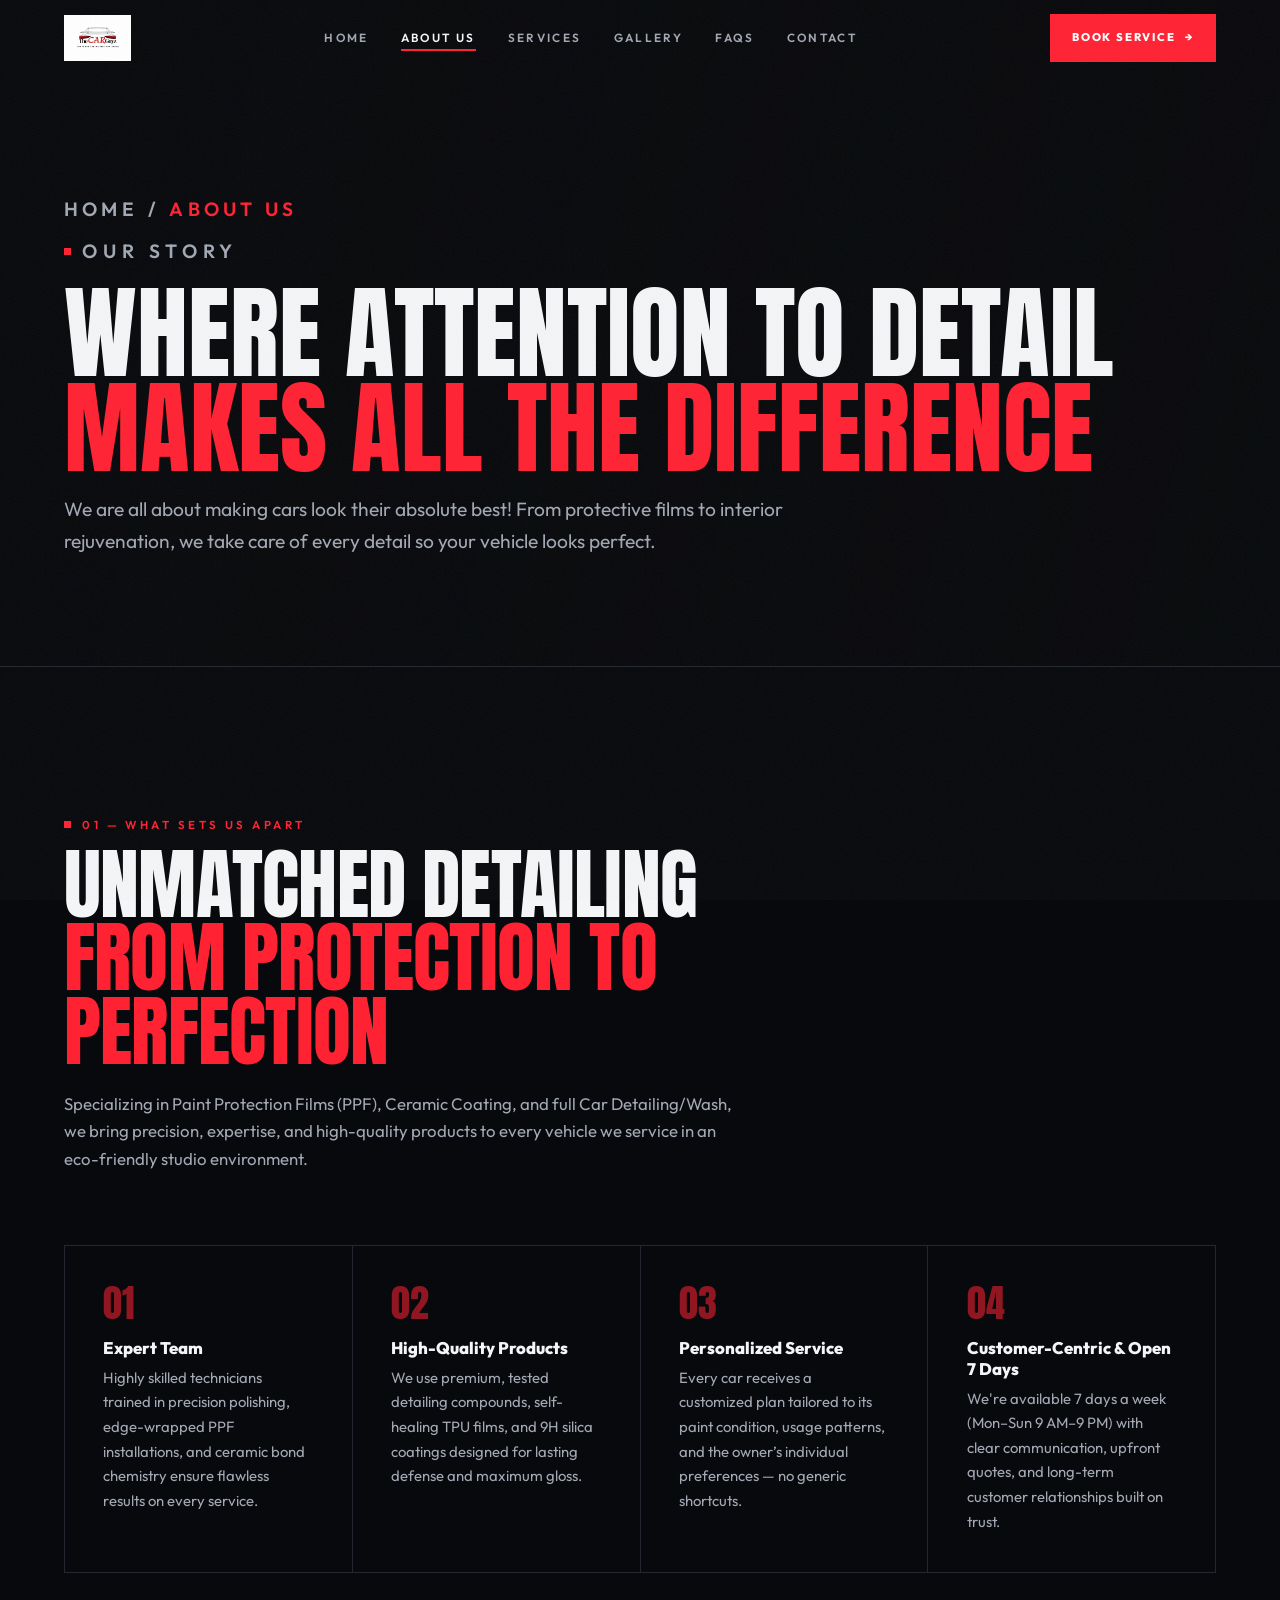
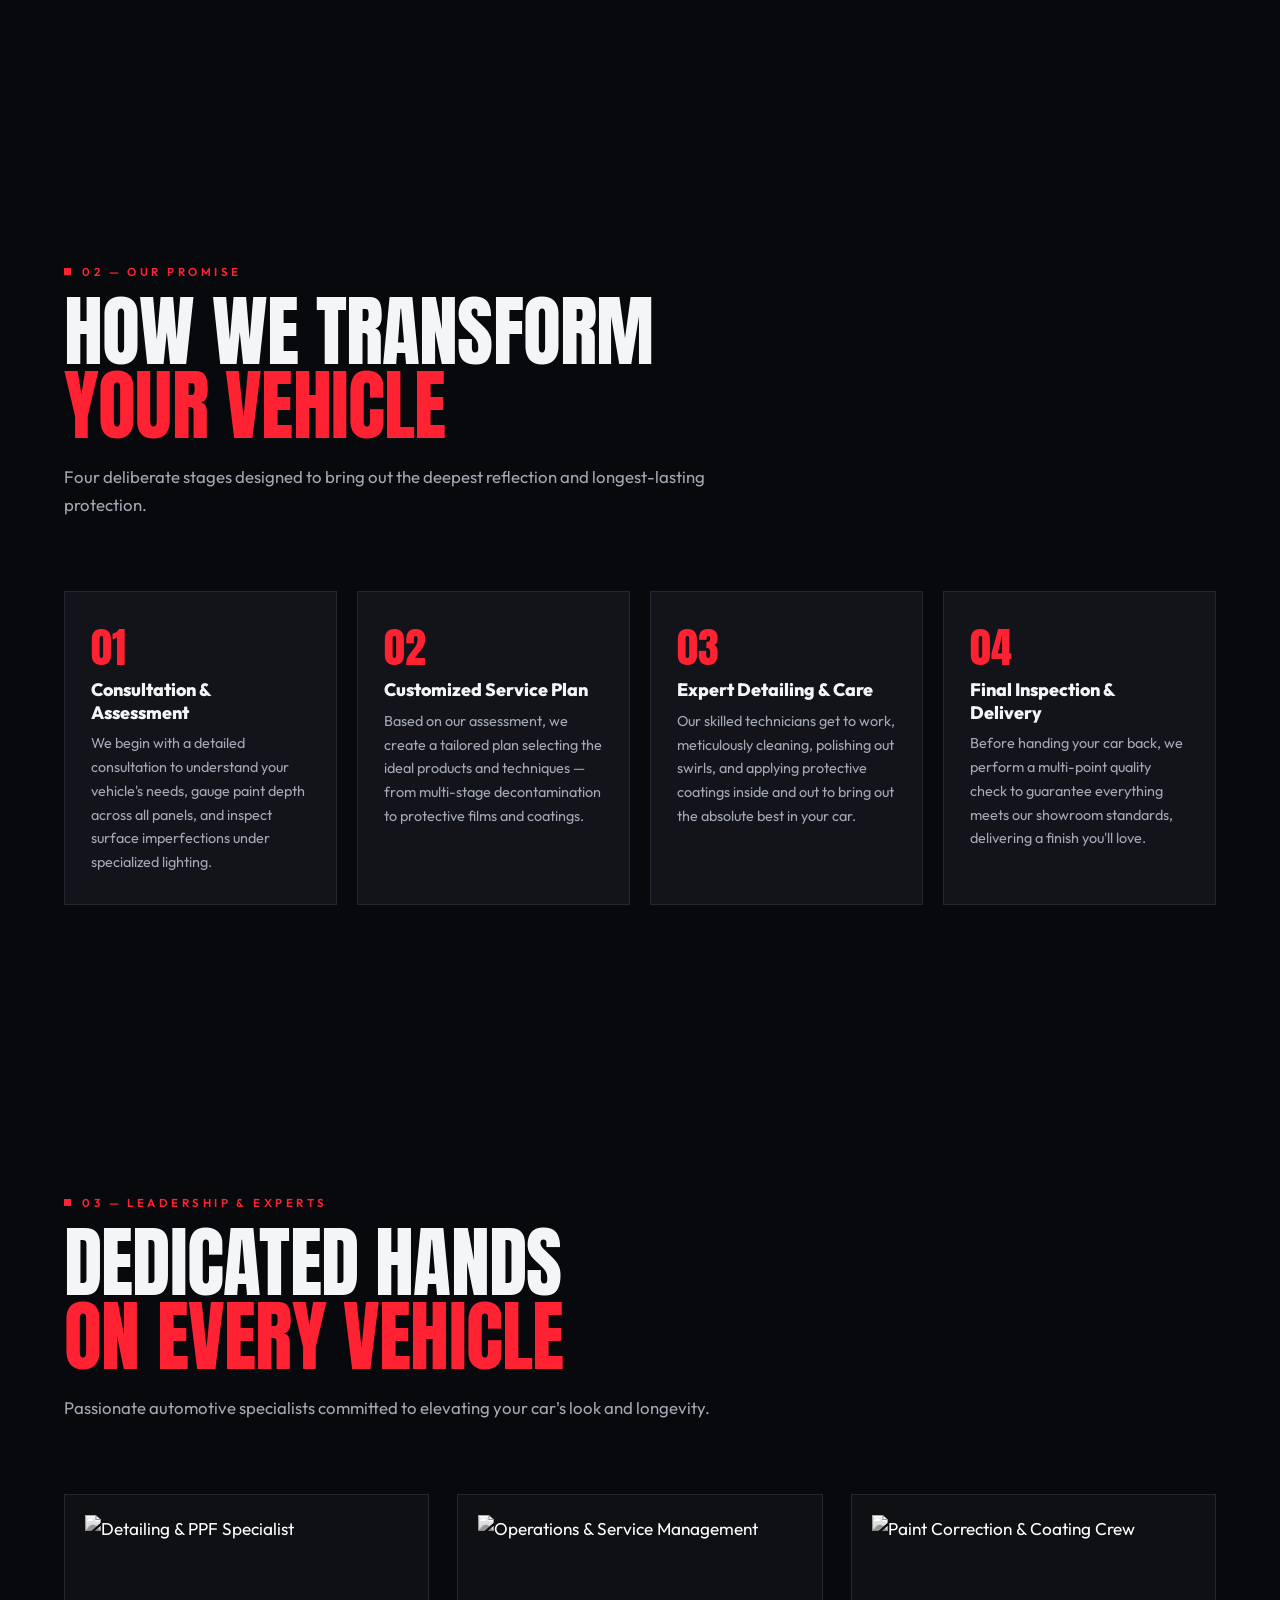
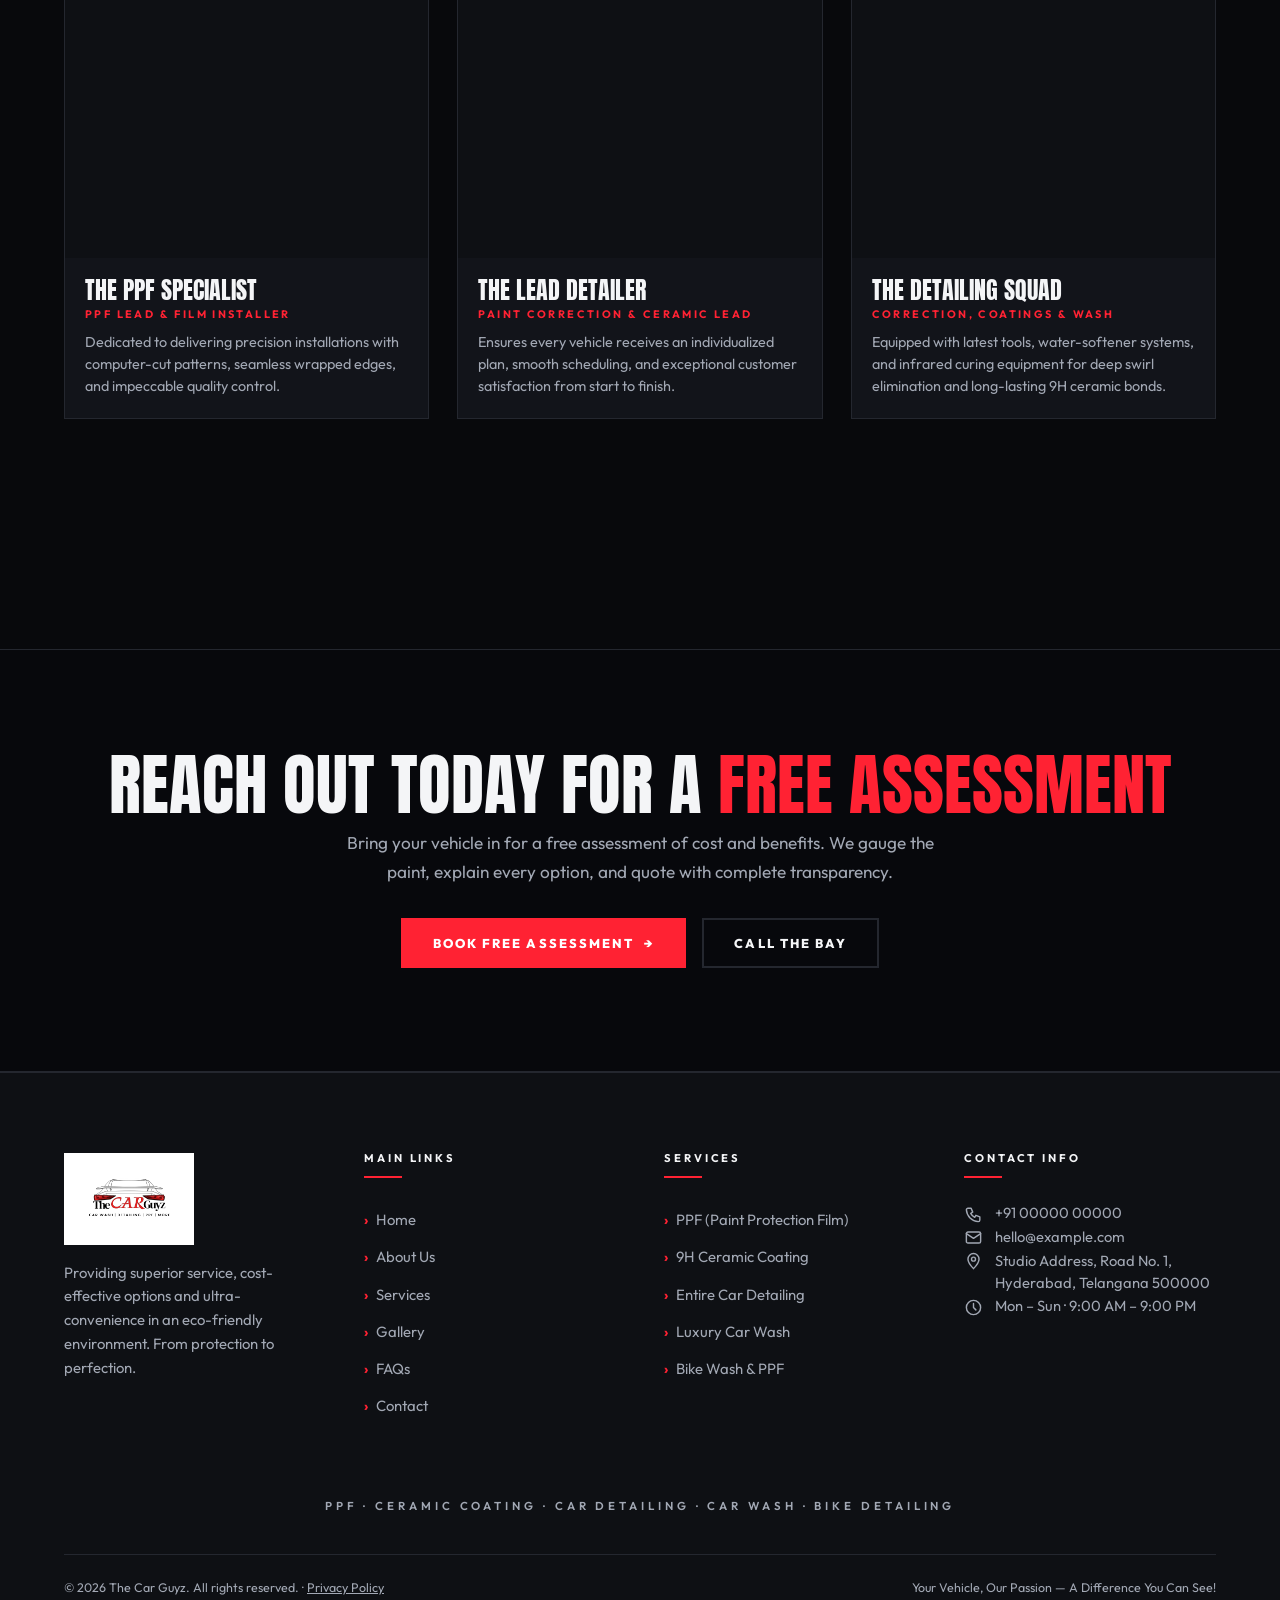
==== commit b1006341: "Clean up footer contact icons Fix icons overflowing their badge, drop a stray chevron bullet leaking" ====
--- a/about.html
+++ b/about.html
@@ -179,10 +179,10 @@
     <div class="foot__col">
       <h4>Contact Info</h4>
       <ul class="foot__contact">
-        <li><span class="foot__badge" aria-hidden="true"><svg viewBox="0 0 24 24"><path d="M6.6 10.8c1.4 2.8 3.8 5.2 6.6 6.6l2.2-2.2c.3-.3.7-.4 1-.2 1.1.4 2.3.6 3.6.6.6 0 1 .4 1 1V20c0 .6-.4 1-1 1C10.6 21 3 13.4 3 4c0-.6.4-1 1-1h3.2c.6 0 1 .4 1 1 0 1.3.2 2.5.6 3.6.1.4 0 .8-.2 1l-2 2.2z"/></svg></span><a href="tel:+910000000000">+91 00000 00000</a></li>
-        <li><span class="foot__badge" aria-hidden="true"><svg viewBox="0 0 24 24"><path d="M4 6h16a1 1 0 0 1 1 1v10a1 1 0 0 1-1 1H4a1 1 0 0 1-1-1V7a1 1 0 0 1 1-1zm1.4 2L12 13l6.6-5H5.4z"/></svg></span><a href="mailto:hello@example.com">hello@example.com</a></li>
-        <li><span class="foot__badge" aria-hidden="true"><svg viewBox="0 0 24 24"><path d="M12 2a7 7 0 0 0-7 7c0 5.3 7 13 7 13s7-7.7 7-13a7 7 0 0 0-7-7zm0 9.5A2.5 2.5 0 1 1 12 6a2.5 2.5 0 0 1 0 5.5z"/></svg></span><span>Studio Address, Road No. 1, Hyderabad, Telangana 500000</span></li>
-        <li><span class="foot__badge" aria-hidden="true"><svg viewBox="0 0 24 24"><path d="M12 2a10 10 0 1 0 0 20 10 10 0 0 0 0-20zm1 10.6-4.2 2.5-.8-1.3 3.5-2.1V7h1.5v5.6z"/></svg></span><span>Mon &ndash; Sun &middot; 9:00 AM &ndash; 9:00 PM</span></li>
+        <li><span class="foot__badge" aria-hidden="true"><svg viewBox="0 0 24 24"><path d="M5 4h4l2 5-2.5 1.5a11 11 0 0 0 5 5L15 13l5 2v4a2 2 0 0 1-2 2A16 16 0 0 1 3 6a2 2 0 0 1 2-2z"/></svg></span><a href="tel:+910000000000">+91 00000 00000</a></li>
+        <li><span class="foot__badge" aria-hidden="true"><svg viewBox="0 0 24 24"><rect x="3" y="5" width="18" height="14" rx="2"/><path d="m3 7 9 6 9-6"/></svg></span><a href="mailto:hello@example.com">hello@example.com</a></li>
+        <li><span class="foot__badge" aria-hidden="true"><svg viewBox="0 0 24 24"><path d="M12 21s7-7.5 7-12a7 7 0 1 0-14 0c0 4.5 7 12 7 12z"/><circle cx="12" cy="9" r="2.5"/></svg></span><span>Studio Address, Road No. 1, Hyderabad, Telangana 500000</span></li>
+        <li><span class="foot__badge" aria-hidden="true"><svg viewBox="0 0 24 24"><circle cx="12" cy="12" r="9"/><path d="M12 7v5l3 3"/></svg></span><span>Mon &ndash; Sun &middot; 9:00 AM &ndash; 9:00 PM</span></li>
       </ul>
     </div>
   </div>
--- a/styles.css
+++ b/styles.css
@@ -873,18 +873,22 @@
   content:'';position:absolute;left:0;bottom:0;width:38px;height:2px;background:var(--accent);
 }
 .foot__col ul{list-style:none;margin:0;padding:0;display:grid;gap:.1rem}
-.foot__col ul a{display:inline-flex;align-items:center;gap:.5rem;padding-block:.35rem;text-decoration:none;color:var(--muted);font-size:.93rem;transition:color var(--t),gap var(--t)}
-.foot__col ul a::before{content:'\203A';color:var(--accent);font-weight:700}
-.foot__col ul a:hover{color:var(--fg);gap:.75rem}
+.foot__col ul:not(.foot__contact) a{display:inline-flex;align-items:center;gap:.5rem;padding-block:.35rem;text-decoration:none;color:var(--muted);font-size:.93rem;transition:color var(--t),gap var(--t)}
+.foot__col ul:not(.foot__contact) a::before{content:'\203A';color:var(--accent);font-weight:700}
+.foot__col ul:not(.foot__contact) a:hover{color:var(--fg);gap:.75rem}
 .foot__col p{margin:0 0 .65rem;color:var(--muted);font-size:.93rem;line-height:1.6}
-.foot__contact{list-style:none;margin:0;padding:0;display:grid;gap:1rem}
-.foot__contact li{display:flex;align-items:flex-start;gap:.85rem}
+.foot__contact{list-style:none;margin:0;padding:0;display:grid;gap:1.4rem}
+.foot__contact li{display:flex;align-items:flex-start;gap:.75rem}
 .foot__badge{
-  flex:none;display:grid;place-items:center;width:34px;height:34px;border-radius:50%;
-  background:var(--accent);color:#fff;
-}
-.foot__badge svg{width:16px;height:16px;fill:currentColor}
-.foot__contact a,.foot__contact span{color:var(--muted);font-size:.93rem;line-height:1.5;text-decoration:none}
+  flex:none;display:flex;align-items:center;justify-content:center;
+  width:19px;height:19px;margin-top:.15rem;color:var(--accent);
+  transition:color var(--t);
+}
+.foot__badge svg{display:block;width:19px;height:19px;flex:none;fill:none;stroke:currentColor;stroke-width:1.8;stroke-linecap:round;stroke-linejoin:round}
+.foot__contact li:hover .foot__badge{color:var(--fg)}
+.foot__contact a,.foot__contact span{
+  display:block;min-width:0;color:var(--muted);font-size:.92rem;line-height:1.5;text-decoration:none;
+}
 .foot__contact a:hover{color:var(--fg)}
 
 .vh{position:absolute;width:1px;height:1px;overflow:hidden;clip:rect(0 0 0 0);white-space:nowrap}
